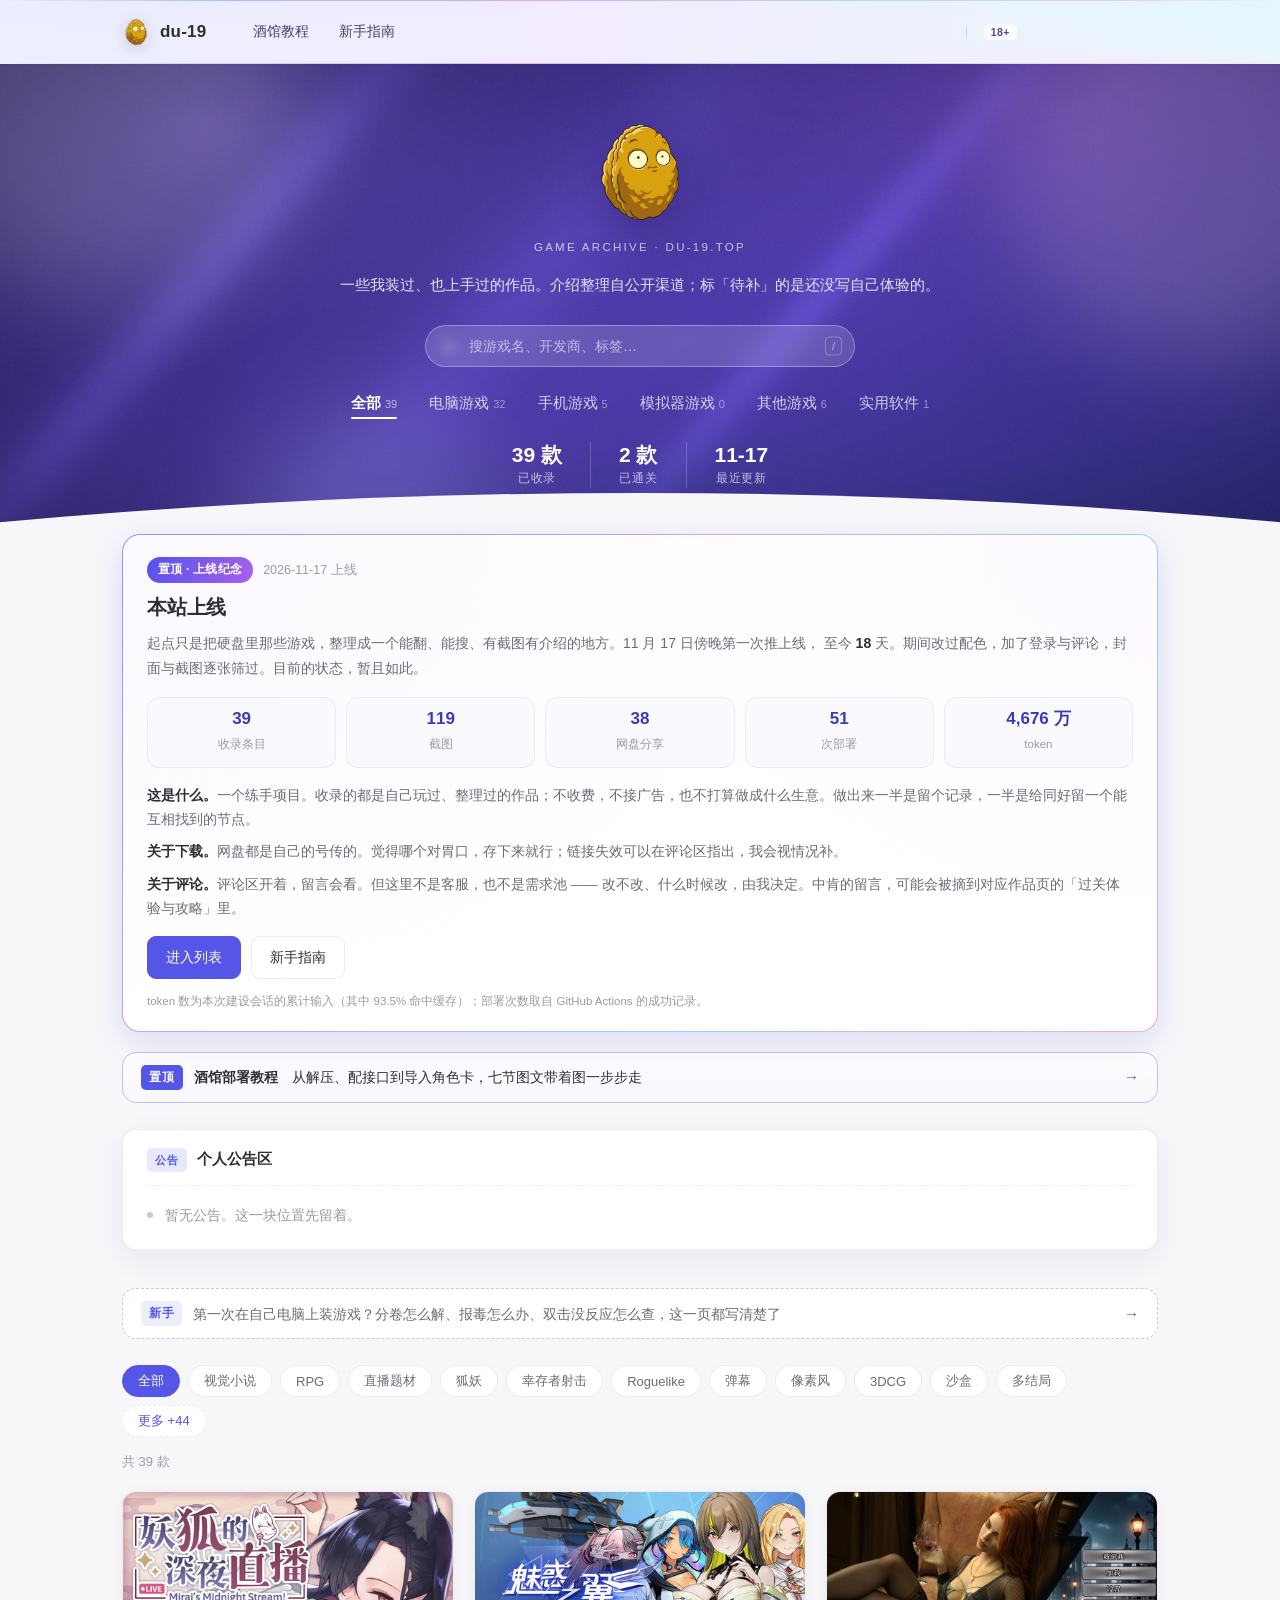
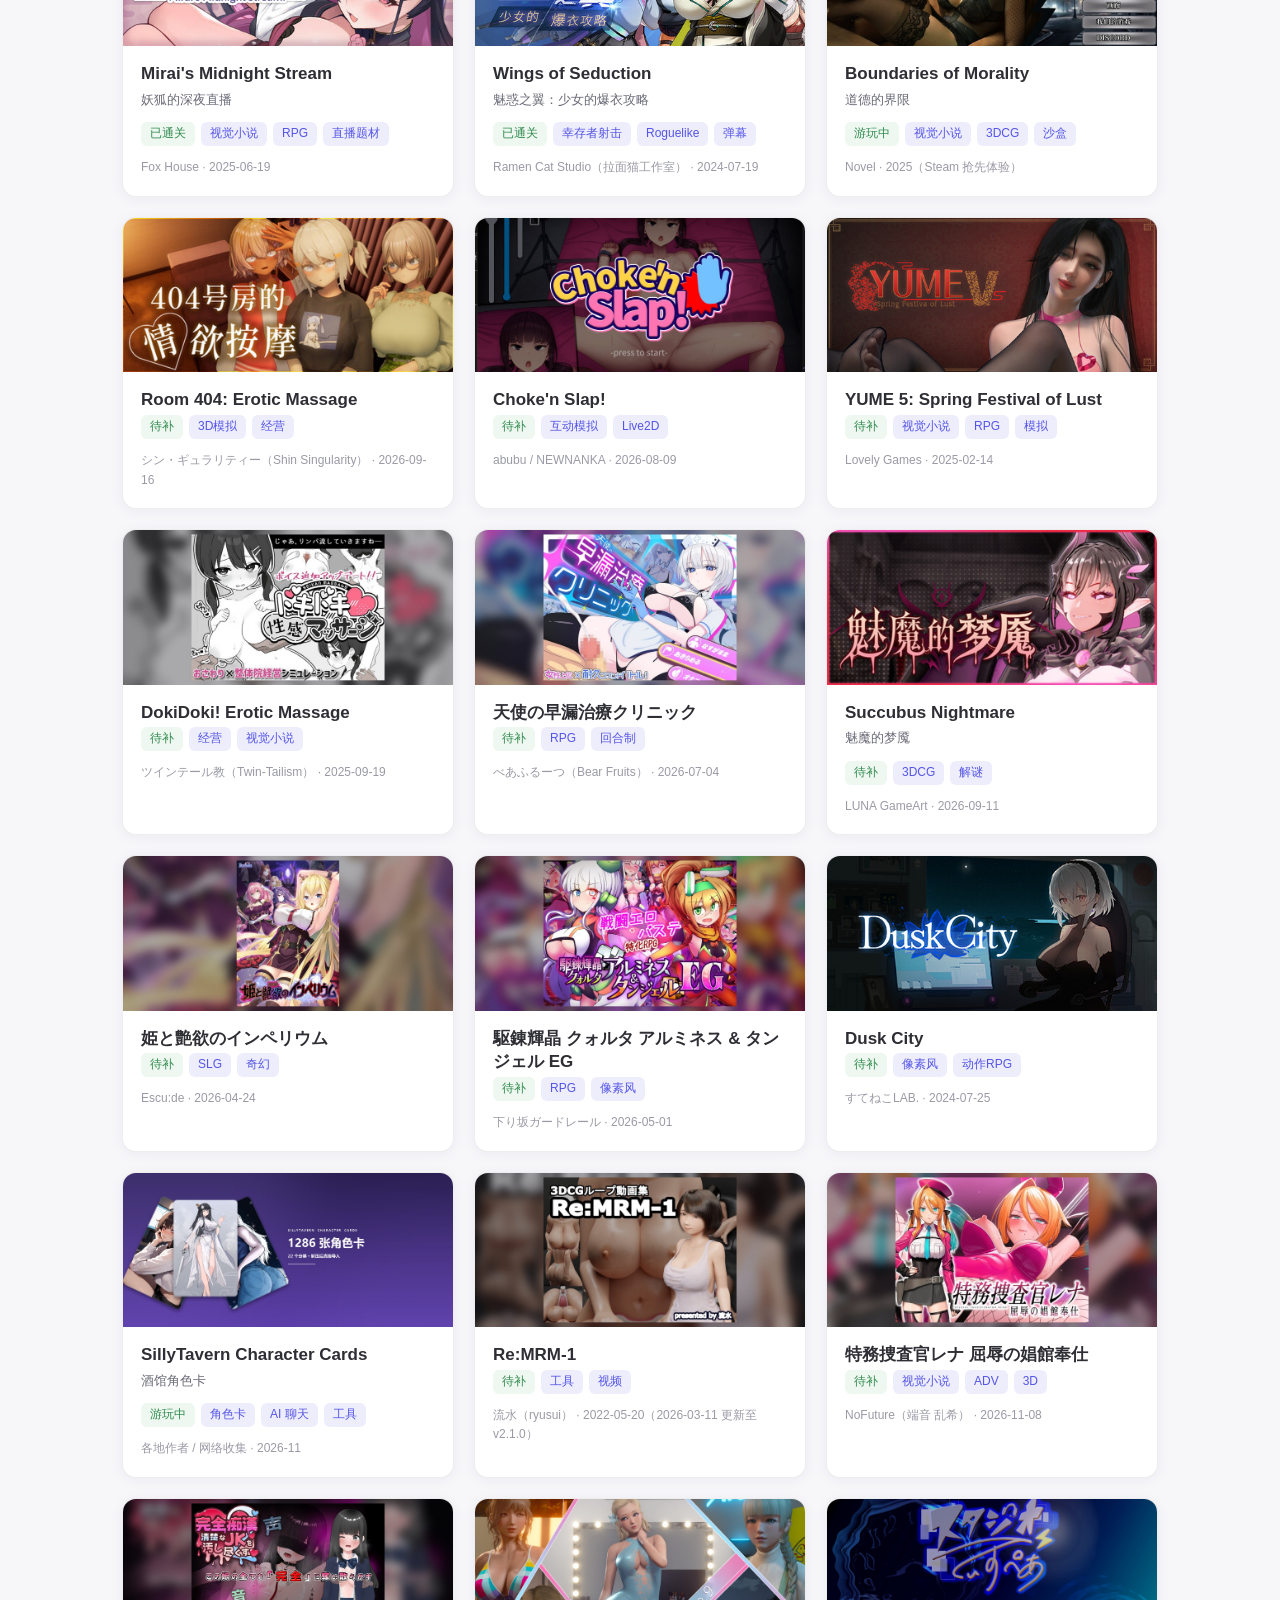
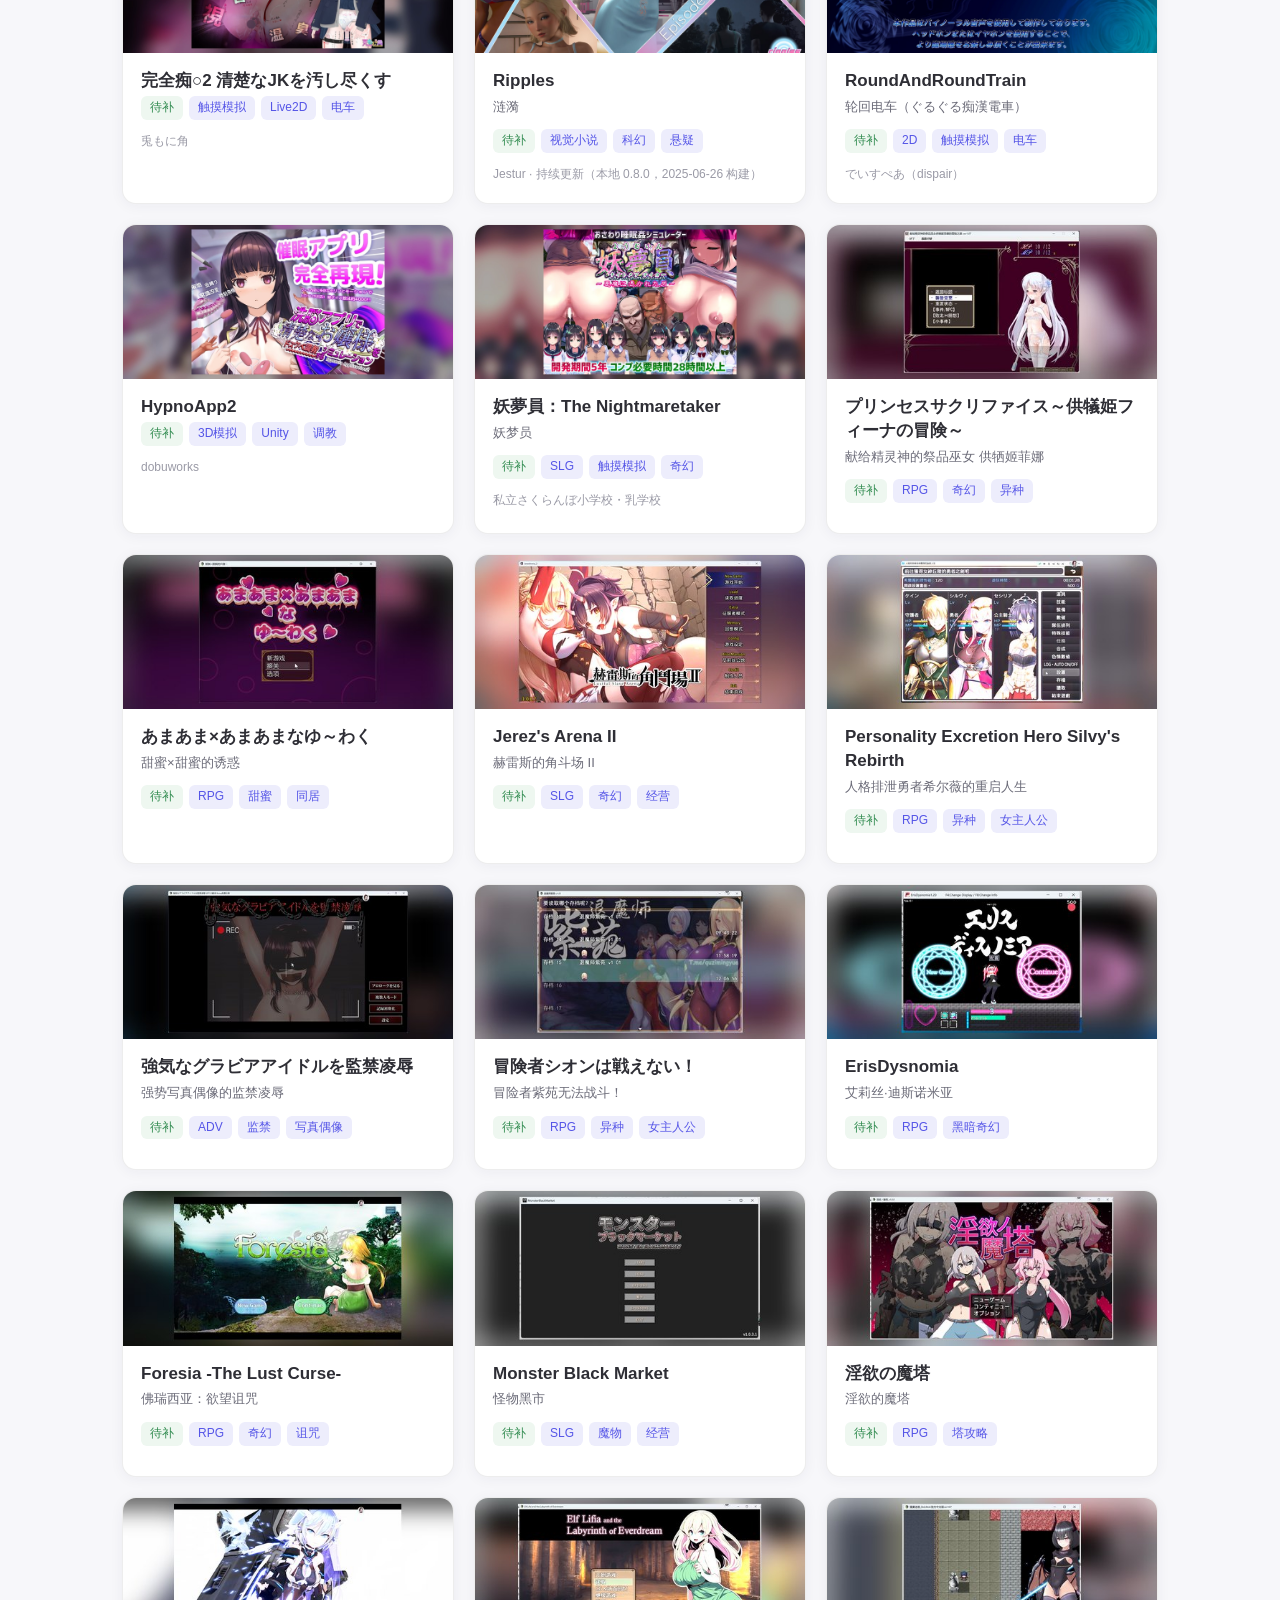
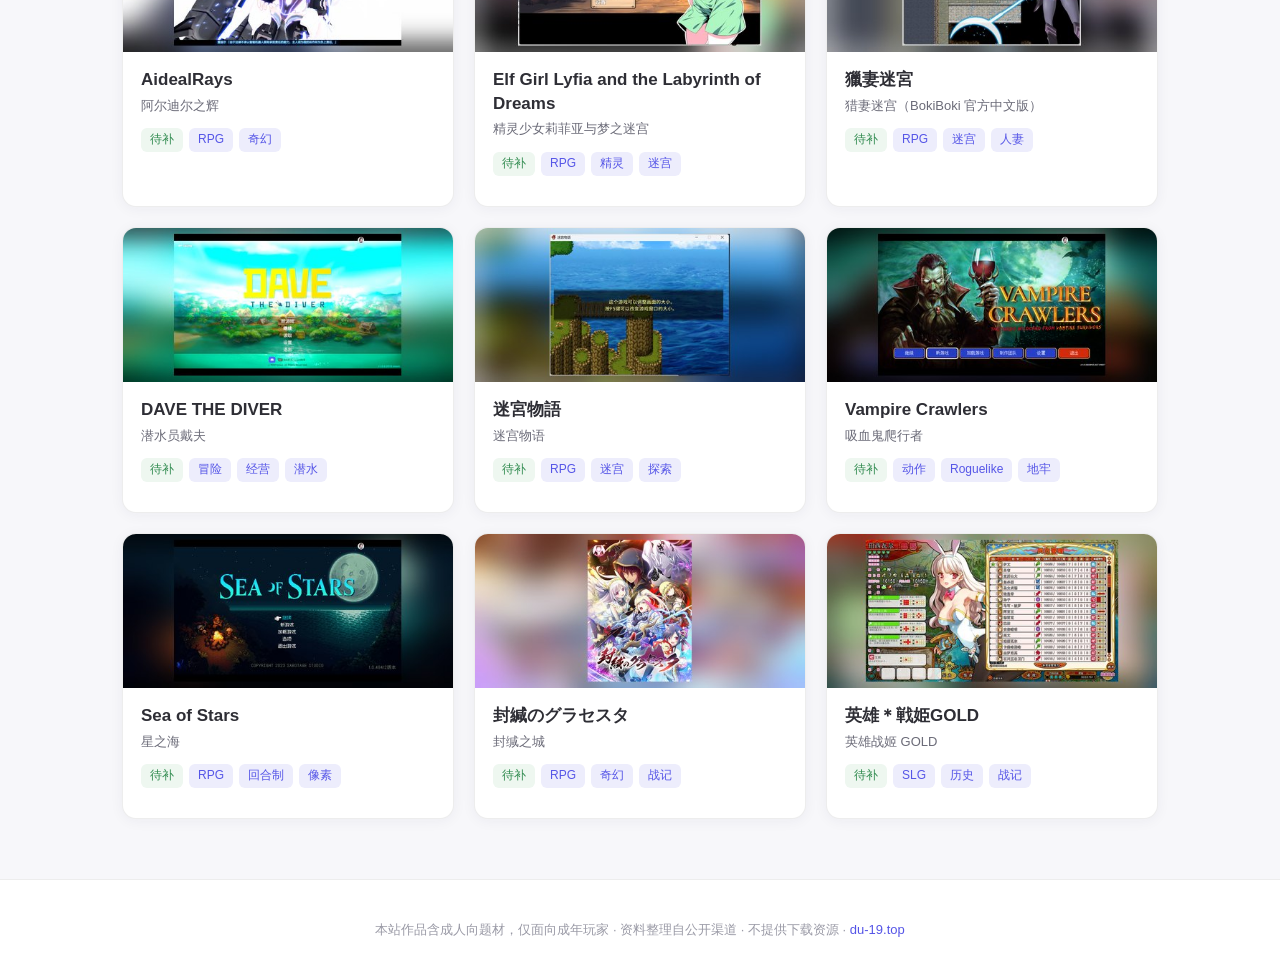
==== index.html @ ee2ccc76 "酒馆置顶教程上移到公告之上；修掉置顶卡与公告区的重叠；简介与详细介绍全面扩写" ====
<!DOCTYPE html>
<html lang="zh-CN">
<head>
  <meta charset="UTF-8" />
  <meta name="viewport" content="width=device-width, initial-scale=1.0" />
  <title>玩过的游戏 · game.du-19.top</title>
  <meta name="description" content="我玩过的游戏：介绍、截图、过关体验与官方链接。" />
  <link rel="icon" href="favicon.ico" sizes="any" />
  <link rel="icon" type="image/svg+xml" href="assets/icons/favicon.svg" />
  <link rel="apple-touch-icon" href="assets/icons/apple-touch-icon.png" />
  <link rel="manifest" href="assets/icons/site.webmanifest" />
  <meta name="theme-color" content="#6b5cf0" />
  <link rel="stylesheet" href="assets/style.css" />
</head>
<body>
  <div id="app">
    <header class="site-header">
      <div class="wrap header-inner">
        <a class="brand" href="#/">
          <img class="brand-nut" src="assets/logo.png" alt="" width="26" height="26" />
          <span>du-19</span>
        </a>
        <nav class="site-nav" aria-label="主导航">
          <a class="nav-link" href="#/tavern" data-nav="tavern">酒馆教程</a>
          <a class="nav-link" href="#/guide" data-nav="guide">新手指南</a>
        </nav>
        <div class="nav-side">
          <span class="nav-divider" aria-hidden="true"></span>
          <span id="ageChip" class="age-chip" title="本站收录的作品含成人向题材，仅面向成年玩家">18+</span>
          <span class="user-bar" id="userBar"></span>
          <a class="nav-home" href="#/" title="返回主界面（游戏列表）">
            <svg viewBox="0 0 24 24" aria-hidden="true"><path d="M4 11.2 12 4.5l8 6.7"/><path d="M6.4 10.4V19.5h11.2v-9.1"/></svg>
            <span>返回主界面</span>
          </a>
        </div>
      </div>
      <div class="header-progress" id="headerProgress" aria-hidden="true"></div>
    </header>

    <section class="hero" id="hero">
      <div class="hero-blobs" aria-hidden="true">
        <span class="blob b1"></span>
        <span class="blob b2"></span>
        <span class="blob b3"></span>
      </div>

      <div class="wrap hero-inner">
        <h1 class="sr-only">玩过的游戏 · game.du-19.top</h1>

        <!-- 个人 logo：取自博客头像那只大坚果，想换直接把 assets/logo.png 替换掉 -->
        <div class="hero-logo">
          <img src="assets/logo.png" alt="du-19" width="104" height="104" />
        </div>

        <p class="hero-eyebrow">GAME ARCHIVE · DU-19.TOP</p>
        <p class="hero-sub" id="heroSub"></p>

        <div class="hero-search">
          <svg class="search-icon" viewBox="0 0 24 24" aria-hidden="true">
            <circle cx="11" cy="11" r="7"></circle>
            <line x1="16.5" y1="16.5" x2="21" y2="21"></line>
          </svg>
          <input id="q" type="search" placeholder="搜游戏名、开发商、标签…" autocomplete="off" aria-label="搜索游戏" />
          <kbd class="search-kbd">/</kbd>
        </div>

        <nav class="cat-nav" id="catNav" aria-label="分类"></nav>

        <div class="hero-stats" id="heroStats"></div>
      </div>

      <svg class="hero-curve" viewBox="0 0 1440 80" preserveAspectRatio="none" aria-hidden="true">
        <path d="M0,80 L0,34 Q720,-26 1440,34 L1440,80 Z" />
      </svg>
    </section>

    <main class="wrap">
      <section class="launch" id="launchCard" aria-labelledby="launchTitle">
        <div class="launch-inner">
          <div class="launch-head">
            <span class="launch-badge">置顶 · 上线纪念</span>
            <span class="launch-date" id="launchDate">2026-11-17 上线</span>
          </div>
          <h2 class="launch-title" id="launchTitle">本站上线</h2>
          <p class="launch-lead">
            起点只是把硬盘里那些游戏，整理成一个能翻、能搜、有截图有介绍的地方。11 月 17 日傍晚第一次推上线，
            至今 <b id="lsDays">3</b> 天。期间改过配色，加了登录与评论，封面与截图逐张筛过。目前的状态，暂且如此。
          </p>
          <ul class="launch-stats">
            <li><b id="lsEntries">39</b><span>收录条目</span></li>
            <li><b id="lsShots">119</b><span>截图</span></li>
            <li><b id="lsDrives">38</b><span>网盘分享</span></li>
            <li><b id="lsDeploys">51</b><span>次部署</span></li>
            <li><b id="lsTokens">4,676 万</b><span>token</span></li>
          </ul>
          <div class="launch-copy">
            <p><b>这是什么。</b>一个练手项目。收录的都是自己玩过、整理过的作品；不收费，不接广告，也不打算做成什么生意。做出来一半是留个记录，一半是给同好留一个能互相找到的节点。</p>
            <p><b>关于下载。</b>网盘都是自己的号传的。觉得哪个对胃口，存下来就行；链接失效可以在评论区指出，我会视情况补。</p>
            <p><b>关于评论。</b>评论区开着，留言会看。但这里不是客服，也不是需求池 —— 改不改、什么时候改，由我决定。中肯的留言，可能会被摘到对应作品页的「过关体验与攻略」里。</p>
          </div>
          <div class="launch-actions">
            <a class="btn btn-primary" href="#/">进入列表</a>
            <a class="btn" href="#/guide">新手指南</a>
          </div>
          <p class="launch-foot">
            token 数为本次建设会话的累计输入（其中 93.5% 命中缓存）；部署次数取自 GitHub Actions 的成功记录。
          </p>
        </div>
      </section>

      <a class="guide-tip tavern-tip is-pinned" href="#/tavern">
        <span class="guide-tip-badge">置顶</span>
        <span class="guide-tip-text"><b>酒馆部署教程</b>　从解压、配接口到导入角色卡，七节图文带着图一步步走</span>
        <span class="guide-tip-arrow">→</span>
      </a>

      <section class="notice" id="noticeBox">
        <div class="notice-head">
          <span class="notice-badge">公告</span>
          <span class="notice-title">个人公告区</span>
          <span class="notice-more" id="noticeMore"></span>
        </div>
        <ul class="notice-list" id="noticeList"></ul>
      </section>

      <section id="listView">
        <a class="guide-tip" href="#/guide">
          <span class="guide-tip-badge">新手</span>
          <span class="guide-tip-text">第一次在自己电脑上装游戏？分卷怎么解、报毒怎么办、双击没反应怎么查，这一页都写清楚了</span>
          <span class="guide-tip-arrow">→</span>
        </a>
        <div class="toolbar">
          <div id="filters" class="filters"></div>
          <span id="count" class="count"></span>
        </div>
        <div id="grid" class="grid"></div>
      </section>

      <section id="detailView" hidden></section>

      <section id="guideView" hidden></section>

      <section id="tavernView" hidden></section>

      <section id="cardsView" hidden></section>
    </main>

    <footer class="site-footer">
      <div class="wrap">
        <p>本站作品含成人向题材，仅面向成年玩家 · 资料整理自公开渠道 · 不提供下载资源 · <a href="https://du-19.top/" target="_blank" rel="noopener">du-19.top</a></p>
      </div>
    </footer>
  </div>

  <script src="data/games.js"></script>
  <script src="data/guides.js"></script>
  <script src="data/tavern-guide.js"></script>
  <script src="data/cards.js"></script>
  <script src="assets/app.js"></script>
</body>
</html>
---- assets/style.css ----
/* 配色沿用博客 Mizuki 主题：hue 240 的蓝紫主色、浅色卡片、圆角 */
:root {
  --hue: 240;
  --primary: hsl(var(--hue) 75% 62%);
  --primary-soft: hsl(var(--hue) 75% 96%);
  --text: #2e2e35;
  --text-2: #6b6b78;
  --text-3: #9a9aa6;
  --bg: #f7f7fa;
  --card: #ffffff;
  --border: rgba(0, 0, 0, 0.07);
  --radius: 14px;
  --radius-sm: 9px;
  --shadow: 0 2px 14px rgba(40, 40, 80, 0.05);
  --font: "Noto Sans SC", "PingFang SC", "Microsoft YaHei", -apple-system, sans-serif;
}

* { box-sizing: border-box; }
html { scroll-behavior: smooth; }
body {
  margin: 0;
  font-family: var(--font);
  color: var(--text);
  background: var(--bg);
  line-height: 1.65;
  -webkit-font-smoothing: antialiased;
}
a { color: var(--primary); text-decoration: none; }
a:hover { text-decoration: underline; }
.wrap { max-width: 1080px; margin: 0 auto; padding: 0 22px; }
.sr-only {
  position: absolute;
  width: 1px;
  height: 1px;
  padding: 0;
  margin: -1px;
  overflow: hidden;
  clip: rect(0 0 0 0);
  white-space: nowrap;
  border: 0;
}

/* ---------- 18+ 小标签（不拦截，仅角落提示；刻意不做成按钮形状） ---------- */
.age-chip {
  display: inline-flex;
  align-items: center;
  font-size: 10.5px;
  font-weight: 800;
  line-height: 1;
  letter-spacing: 0.5px;
  color: hsl(var(--hue) 30% 38%);
  padding: 3px 7px;
  border-radius: 6px;
  background: rgba(255, 255, 255, 0.78);
  box-shadow: inset 0 0 0 1px rgba(255, 255, 255, 0.9);
  opacity: 0.95;
  cursor: help;
  transition: 0.18s;
}
.age-chip:hover { color: hsl(var(--hue) 50% 32%); opacity: 1; background: rgba(255, 255, 255, 0.95); }

/* 导航与账号区之间的竖向渐变分隔线 */
.nav-divider {
  width: 1px;
  height: 18px;
  margin: 0 2px;
  background: linear-gradient(
    180deg,
    transparent,
    hsl(var(--hue) 45% 55% / 0.28),
    transparent
  );
}

.site-nav { display: flex; align-items: center; gap: 4px; margin-left: 24px; }

/* 顶栏右侧：账号区 + 回主界面，整体压低视觉权重 */
.nav-side {
  display: flex;
  align-items: center;
  gap: 15px;
  margin-left: auto;
}
.nav-home {
  display: inline-flex;
  align-items: center;
  gap: 5px;
  font-size: 13px;
  color: var(--hdr-ink-2);
  padding: 6px 13px;
  border: 1px solid hsl(var(--hue) 50% 90% / 0.9);
  border-radius: 999px;
  background: linear-gradient(180deg, #fff, hsl(var(--hue) 60% 98%));
  box-shadow: inset 0 1px 0 rgba(255, 255, 255, 0.9), 0 6px 14px -12px rgba(40, 40, 80, 0.5);
  transition: 0.18s;
  white-space: nowrap;
}
.nav-home:hover {
  border-color: hsl(var(--hue) 70% 78%);
  color: var(--primary);
  text-decoration: none;
  box-shadow: inset 0 1px 0 rgba(255, 255, 255, 0.9), 0 8px 18px -10px hsl(var(--hue) 80% 60% / 0.55);
}
.nav-home svg {
  width: 13px;
  height: 13px;
  stroke: currentColor;
  fill: none;
  stroke-width: 1.9;
  stroke-linecap: round;
  stroke-linejoin: round;
}
/* 首页时它没有去处，留位但不可点，避免顶栏宽度跳动 */
body:not(.is-detail) .nav-home { visibility: hidden; }

/* ---------- 通用组件 ---------- */
.btn {
  border: 1px solid var(--border);
  background: var(--card);
  color: var(--text);
  border-radius: var(--radius-sm);
  padding: 9px 18px;
  font-size: 14px;
  font-family: inherit;
  cursor: pointer;
  transition: 0.18s;
}
.btn:hover { border-color: var(--primary); color: var(--primary); text-decoration: none; }
.btn-primary { background: var(--primary); border-color: var(--primary); color: #fff; }
.btn-primary:hover { background: hsl(var(--hue) 75% 56%); color: #fff; }

/* ---------- 顶栏 ---------- */
/* 配色：靛蓝 → 紫罗兰 → 青 → 粉 的「极光」叠层。
   刻意保持高明度（L≈94–96%），深色正文的对比度仍在 7:1 以上，
   靠色相变化而不是压暗来做层次。 */
:root {
  --hdr-indigo: hsl(230 95% 95%);
  --hdr-violet: hsl(272 92% 95.5%);
  --hdr-cyan: hsl(192 90% 93.5%);
  --hdr-pink: hsl(334 92% 95%);
  /* 彩色顶栏上的文字色：比正文的 --text-2/--text-3 更深，
     保证在 L≈94% 的彩色底上仍有 ≥4.5:1 对比度 */
  --hdr-ink: hsl(240 26% 26%);
  --hdr-ink-2: hsl(240 20% 33%);
}

.site-header {
  position: sticky;
  top: 0;
  z-index: 20;
  background:
    radial-gradient(120% 200% at 0% -60%, var(--hdr-indigo), transparent 56%),
    radial-gradient(95% 180% at 46% -80%, var(--hdr-violet), transparent 58%),
    radial-gradient(85% 170% at 100% -50%, var(--hdr-cyan), transparent 56%),
    radial-gradient(55% 140% at 84% 150%, var(--hdr-pink), transparent 60%),
    linear-gradient(100deg, hsl(228 92% 96%), hsl(262 88% 96%) 46%, hsl(198 88% 95%));
  -webkit-backdrop-filter: blur(14px) saturate(150%);
  backdrop-filter: blur(14px) saturate(150%);
  box-shadow: 0 1px 3px rgba(40, 40, 80, 0.06);
  transition: background 0.25s ease, box-shadow 0.25s ease;
}
/* 顶部光谱边：靛 → 紫 → 青 → 粉，1px，给彩色底一条「收边」 */
.site-header::before {
  content: "";
  position: absolute;
  left: 0;
  right: 0;
  top: 0;
  height: 1px;
  pointer-events: none;
  background: linear-gradient(
    90deg,
    transparent,
    hsl(230 90% 70% / 0.5) 18%,
    hsl(272 88% 70% / 0.5) 42%,
    hsl(192 85% 62% / 0.45) 68%,
    hsl(334 85% 74% / 0.4) 86%,
    transparent
  );
}
.site-header::after {
  content: "";
  position: absolute;
  left: 0;
  right: 0;
  bottom: 0;
  height: 1px;
  pointer-events: none;
  background: linear-gradient(
    90deg,
    transparent,
    hsl(230 70% 62% / 0.2) 14%,
    hsl(272 70% 62% / 0.34) 42%,
    hsl(192 70% 55% / 0.3) 68%,
    hsl(334 70% 65% / 0.2) 86%,
    transparent
  );
}
/* 滚动后：色相略微加深、模糊加强，做出「落定」的层次 */
.site-header.is-scrolled {
  background:
    radial-gradient(120% 200% at 0% -60%, hsl(230 95% 93.5%), transparent 56%),
    radial-gradient(95% 180% at 46% -80%, hsl(272 92% 94%), transparent 58%),
    radial-gradient(85% 170% at 100% -50%, hsl(192 90% 91.5%), transparent 56%),
    radial-gradient(55% 140% at 84% 150%, hsl(334 92% 93.5%), transparent 60%),
    linear-gradient(100deg, hsl(228 92% 94.5%), hsl(262 88% 94.5%) 46%, hsl(198 88% 93.5%));
  -webkit-backdrop-filter: blur(20px) saturate(185%);
  backdrop-filter: blur(20px) saturate(185%);
  box-shadow: 0 10px 26px -20px rgba(40, 40, 80, 0.55);
}

/* 阅读进度：顶栏底边一道渐变光，随滚动增长 */
.header-progress {
  position: absolute;
  left: 0;
  bottom: 0;
  height: 2px;
  width: 0;
  border-radius: 0 2px 2px 0;
  background: linear-gradient(90deg, hsl(var(--hue) 90% 68%), hsl(268 85% 66%));
  box-shadow: 0 0 10px hsl(var(--hue) 85% 62% / 0.55);
  transition: width 0.1s linear;
  pointer-events: none;
}

.header-inner {
  display: flex;
  align-items: center;
  height: 64px;
  min-width: 0;
}
.brand {
  display: inline-flex;
  align-items: center;
  gap: 10px;
  padding: 4px 10px 4px 4px;
  margin-left: -4px;
  border-radius: 999px;
  font-size: 17px;
  font-weight: 700;
  letter-spacing: 0.2px;
  color: var(--text);
  transition: background 0.2s ease;
}
.brand:hover { text-decoration: none; background: rgba(255, 255, 255, 0.62); }
.brand-nut {
  width: 28px;
  height: 28px;
  display: block;
  filter: drop-shadow(0 4px 8px hsl(var(--hue) 40% 40% / 0.22));
}
.site-nav a { color: hsl(var(--hue) 22% 34%); font-size: 14px; }
.nav-link {
  position: relative;
  padding: 7px 13px;
  border-radius: 999px;
  transition: color 0.18s, background 0.18s, box-shadow 0.18s;
}
.nav-link:hover {
  color: hsl(var(--hue) 62% 38%);
  background: rgba(255, 255, 255, 0.68);
  text-decoration: none;
}
/* 当前所在页：白色胶囊 + 底部一道渐变小光条，让它明确是「标签页」而不是普通链接 */
.nav-link.is-active {
  color: hsl(var(--hue) 62% 38%);
  font-weight: 600;
  background: rgba(255, 255, 255, 0.92);
  box-shadow:
    inset 0 0 0 1px rgba(255, 255, 255, 0.95),
    0 6px 14px -12px rgba(40, 40, 80, 0.7);
}
.nav-link.is-active::after {
  content: "";
  position: absolute;
  left: 50%;
  bottom: 3px;
  width: 14px;
  height: 2px;
  margin-left: -7px;
  border-radius: 2px;
  background: linear-gradient(90deg, hsl(var(--hue) 90% 70%), hsl(272 80% 64%));
  box-shadow: 0 0 8px hsl(var(--hue) 85% 60% / 0.7);
}

/* ---------- Hero 门面 ---------- */
.hero {
  position: relative;
  overflow: hidden;
  padding: 56px 0 78px;
  color: #fff;
  /* 底图 + 一层薄暗罩（保证白字对比度）；最后一行是图片加载前的兜底渐变 */
  background:
    linear-gradient(180deg, rgba(26, 18, 64, 0.18), rgba(26, 18, 64, 0.36)),
    url("images/hero-bg.jpg") center top / cover no-repeat,
    linear-gradient(132deg, hsl(250 66% 56%) 0%, hsl(268 58% 60%) 48%, hsl(230 70% 52%) 100%);
}
.hero-blobs { position: absolute; inset: 0; z-index: 0; }
.blob {
  position: absolute;
  border-radius: 50%;
  filter: blur(48px);
  will-change: transform;
}
/* 有底图后光斑要收力，否则会把图糊成一片 */
.b1 { width: 400px; height: 400px; left: -100px; top: -160px; background: rgba(255, 255, 255, 0.16); }
.b2 { width: 300px; height: 300px; left: 17%; bottom: -130px; background: rgba(180, 210, 255, 0.14); }
.b3 { width: 380px; height: 380px; right: -110px; top: -80px; background: rgba(255, 210, 245, 0.18); }

.hero-inner { position: relative; z-index: 2; text-align: center; }
.hero-eyebrow {
  margin: 0 0 15px;
  font-size: 11.5px;
  letter-spacing: 0.2em;
  font-weight: 500;
  color: rgba(255, 255, 255, 0.7);
}
.hero-title {
  margin: 0 0 13px;
  font-size: 42px;
  font-weight: 700;
  letter-spacing: -1px;
  text-shadow: 0 2px 20px rgba(30, 20, 80, 0.18);
}

/* 个人 logo（大坚果，透明底） */
.hero-logo { margin: 0 auto 14px; width: 104px; }
.hero-logo img {
  display: block;
  width: 104px;
  height: 104px;
  filter: drop-shadow(0 10px 22px rgba(20, 10, 60, 0.3));
}

/* 搜索框 */
.hero-search { position: relative; max-width: 430px; margin: 0 auto 20px; }
.hero-search input {
  width: 100%;
  padding: 12px 46px 12px 43px;
  font-family: inherit;
  font-size: 14px;
  color: #fff;
  background: rgba(255, 255, 255, 0.15);
  border: 1px solid rgba(255, 255, 255, 0.32);
  border-radius: 999px;
  outline: none;
  backdrop-filter: blur(6px);
  -webkit-backdrop-filter: blur(6px);
  transition: background 0.18s, border-color 0.18s, box-shadow 0.18s;
}
.hero-search input::placeholder { color: rgba(255, 255, 255, 0.6); }
.hero-search input:focus {
  background: rgba(255, 255, 255, 0.24);
  border-color: rgba(255, 255, 255, 0.72);
  box-shadow: 0 0 0 4px rgba(255, 255, 255, 0.13);
}
.hero-search input::-webkit-search-cancel-button { filter: invert(1) opacity(0.6); }
.search-icon {
  position: absolute;
  left: 15px;
  top: 50%;
  transform: translateY(-50%);
  width: 16px;
  height: 16px;
  fill: none;
  stroke: rgba(255, 255, 255, 0.72);
  stroke-width: 2;
  stroke-linecap: round;
  pointer-events: none;
}
.search-kbd {
  position: absolute;
  right: 13px;
  top: 50%;
  transform: translateY(-50%);
  font-family: inherit;
  font-size: 11px;
  line-height: 1;
  color: rgba(255, 255, 255, 0.55);
  border: 1px solid rgba(255, 255, 255, 0.28);
  border-radius: 4px;
  padding: 3px 6px;
  pointer-events: none;
}
.hero-search input:focus ~ .search-kbd { opacity: 0; }

/* 一级分类导航 */
.cat-nav {
  display: flex;
  justify-content: center;
  flex-wrap: wrap;
  gap: 2px;
  margin: 0 auto 22px;
  max-width: 720px;
}
.cat {
  position: relative;
  padding: 7px 15px;
  border: 0;
  border-radius: 999px;
  background: none;
  font-family: inherit;
  font-size: 14.5px;
  color: rgba(255, 255, 255, 0.76);
  cursor: pointer;
  transition: color 0.18s, background 0.18s;
}
.cat:hover { color: #fff; background: rgba(255, 255, 255, 0.13); }
.cat.active { color: #fff; font-weight: 600; }
.cat.active::after {
  content: "";
  position: absolute;
  left: 15px;
  right: 15px;
  bottom: 1px;
  height: 2px;
  border-radius: 2px;
  background: #fff;
}
.cat-num { font-size: 11px; opacity: 0.62; margin-left: 4px; font-weight: 400; }
.hero-sub {
  margin: 0 auto 26px;
  max-width: 660px;
  font-size: 14.5px;
  line-height: 1.85;
  color: rgba(255, 255, 255, 0.85);
}
.hero-curve {
  position: absolute;
  left: 0;
  right: 0;
  bottom: -1px;
  width: 100%;
  height: 78px;
  z-index: 1;
  display: block;
  pointer-events: none;
}
.hero-curve path { fill: var(--bg); }

/* hero 里的筛选胶囊：毛玻璃，选中反白 */
.filters-hero { justify-content: center; max-width: 800px; margin: 0 auto 26px; }
.filters-hero .chip {
  background: rgba(255, 255, 255, 0.13);
  border-color: rgba(255, 255, 255, 0.26);
  color: rgba(255, 255, 255, 0.93);
  backdrop-filter: blur(6px);
  -webkit-backdrop-filter: blur(6px);
}
.filters-hero .chip:hover {
  background: rgba(255, 255, 255, 0.24);
  border-color: rgba(255, 255, 255, 0.5);
  color: #fff;
}
.filters-hero .chip.active {
  background: #fff;
  border-color: #fff;
  color: hsl(var(--hue) 62% 44%);
  font-weight: 600;
}

.hero-stats { display: flex; justify-content: center; flex-wrap: wrap; }
.stat { padding: 0 28px; text-align: center; border-left: 1px solid rgba(255, 255, 255, 0.2); }
.stat:first-child { border-left: 0; padding-left: 0; }
.stat:last-child { padding-right: 0; }
.stat-value { font-size: 21px; font-weight: 700; line-height: 1.25; }
.stat-label {
  font-size: 11.5px;
  letter-spacing: 0.06em;
  color: rgba(255, 255, 255, 0.68);
  margin-top: 1px;
}

/* 详情页把 hero 收窄，别让大色块占掉首屏；底边留够 78px 给弧线，否则标题会被切 */
body.is-detail .hero { padding: 26px 0 68px; }
body.is-detail .hero-curve { height: 56px; }
body.is-detail .hero-eyebrow,
body.is-detail .hero-sub,
body.is-detail .hero-search,
body.is-detail .cat-nav,
body.is-detail .filters-hero,
body.is-detail .hero-stats { display: none; }
body.is-detail .hero-title { font-size: 30px; margin: 0; }
body.is-detail .hero-logo { margin-bottom: 0; }
body.is-detail .notice { display: none; }
body.is-detail .launch { display: none; }
body.is-detail .tavern-tip { display: none; }

/* ---------- 公告区 ---------- */
.notice {
  position: relative;
  z-index: 2;
  margin: 0 0 38px;
  padding: 18px 24px 6px;
  background: var(--card);
  border: 1px solid var(--border);
  border-radius: var(--radius);
  box-shadow: 0 10px 30px rgba(40, 40, 90, 0.07);
}
.notice-head {
  display: flex;
  align-items: center;
  gap: 10px;
  padding-bottom: 13px;
  border-bottom: 1px dashed var(--border);
}
.notice-badge {
  font-size: 11px;
  font-weight: 700;
  letter-spacing: 0.1em;
  padding: 3px 8px;
  border-radius: 5px;
  background: hsl(var(--hue) 80% 95%);
  color: var(--primary);
}
.notice-title { font-size: 14.5px; font-weight: 600; }
.notice-more { margin-left: auto; font-size: 12px; color: var(--text-3); }
.notice-list { list-style: none; margin: 0; padding: 0; }
.notice-list li {
  display: flex;
  align-items: flex-start;
  gap: 12px;
  padding: 11px 0;
  border-bottom: 1px solid rgba(0, 0, 0, 0.045);
}
.notice-list li:last-child { border-bottom: 0; padding-bottom: 12px; }
.notice-list li.is-empty {
  border-bottom: 0;
  padding: 18px 0 16px;
  color: var(--text-3);
  font-size: 14px;
}
.notice-list li.is-empty .n-dot {
  width: 6px;
  height: 6px;
  margin-top: 8px;
  border-radius: 50%;
  background: hsl(var(--hue) 40% 84%);
  flex: 0 0 auto;
}
.n-tag {
  flex: 0 0 auto;
  margin-top: 2px;
  font-size: 11.5px;
  padding: 2px 9px;
  border-radius: 999px;
  background: #f2f2f7;
  color: var(--text-2);
  white-space: nowrap;
}
.n-text { flex: 1; font-size: 14px; line-height: 1.7; color: var(--text-2); }
.n-date {
  flex: 0 0 auto;
  margin-top: 3px;
  font-size: 12px;
  color: var(--text-3);
  font-variant-numeric: tabular-nums;
}

/* ---------- 列表页 ---------- */
.intro { padding: 44px 0 26px; }
.intro h1 { font-size: 30px; margin: 0 0 8px; letter-spacing: -0.5px; }
.intro p { color: var(--text-2); margin: 0; font-size: 15px; }

.toolbar {
  display: flex;
  align-items: baseline;
  justify-content: space-between;
  gap: 14px;
  margin-bottom: 18px;
  flex-wrap: wrap;
}
.section-title { font-size: 20px; margin: 0; letter-spacing: -0.3px; }
.filters { display: flex; gap: 8px; flex-wrap: wrap; }
.chip {
  border: 1px solid var(--border);
  background: var(--card);
  color: var(--text-2);
  border-radius: 999px;
  padding: 6px 15px;
  font-size: 13px;
  cursor: pointer;
  transition: 0.18s;
  font-family: inherit;
}
.chip:hover { border-color: var(--primary); color: var(--primary); }
.chip.active { background: var(--primary); border-color: var(--primary); color: #fff; }
.more-chip { border-style: dashed; color: var(--primary); }
.count { color: var(--text-3); font-size: 13px; }

.grid {
  display: grid;
  grid-template-columns: repeat(auto-fill, minmax(300px, 1fr));
  gap: 20px;
  padding-bottom: 60px;
}
.empty {
  grid-column: 1 / -1;
  padding: 58px 24px;
  text-align: center;
  color: var(--text-3);
  font-size: 14px;
  line-height: 1.9;
  background: var(--card);
  border: 1px dashed var(--border);
  border-radius: var(--radius);
}
.empty strong { color: var(--text-2); font-weight: 600; }
.card {
  background: var(--card);
  border: 1px solid var(--border);
  border-radius: var(--radius);
  overflow: hidden;
  box-shadow: var(--shadow);
  transition: transform 0.2s, box-shadow 0.2s;
  cursor: pointer;
}
.card:hover { transform: translateY(-3px); box-shadow: 0 8px 24px rgba(40, 40, 80, 0.1); }
.card-cover {
  aspect-ratio: 460 / 215;
  background: var(--primary-soft);
  display: flex;
  align-items: center;
  justify-content: center;
  overflow: hidden;
  position: relative;
}
.card-cover img { width: 100%; height: 100%; object-fit: cover; }
.cover-ph { color: var(--text-3); font-size: 13px; }
.cover-title {
  width: 100%;
  height: 100%;
  display: flex;
  align-items: center;
  justify-content: center;
  padding: 14px 26px;
  text-align: center;
  background: linear-gradient(135deg,
    hsl(var(--cover-hue) 48% 74%),
    hsl(var(--cover-hue) 55% 58%));
}
.cover-title span {
  color: #fff;
  font-size: 16px;
  font-weight: 700;
  line-height: 1.45;
  letter-spacing: 0.2px;
  text-shadow: 0 2px 10px rgba(0, 0, 0, 0.2);
}
.card-body { padding: 16px 18px 18px; }
.card-title { font-size: 17px; font-weight: 600; margin: 0 0 3px; line-height: 1.4; }
.card-cn { color: var(--text-2); font-size: 13px; margin: 0 0 12px; }
.card-tags { display: flex; gap: 6px; flex-wrap: wrap; margin-bottom: 12px; }
.tag {
  background: var(--primary-soft);
  color: var(--primary);
  border-radius: 6px;
  padding: 2px 9px;
  font-size: 12px;
}
.tag.status { background: #eef7f0; color: #2f8a4e; }
.card-meta { color: var(--text-3); font-size: 12px; }

/* ---------- 详情页 ---------- */
.detail { padding: 32px 0 70px; }
.back {
  display: inline-flex;
  align-items: center;
  gap: 6px;
  color: var(--text-2);
  font-size: 14px;
  margin-bottom: 24px;
}
.detail-head { margin-bottom: 28px; }
.detail-head h1 { font-size: 30px; margin: 0 0 6px; letter-spacing: -0.5px; }
.detail-cn { color: var(--text-2); font-size: 16px; margin: 0 0 16px; }
.detail-tags { display: flex; gap: 7px; flex-wrap: wrap; }
.facts {
  display: grid;
  grid-template-columns: repeat(auto-fit, minmax(180px, 1fr));
  gap: 12px;
  margin: 24px 0 32px;
}
.fact {
  background: var(--card);
  border: 1px solid var(--border);
  border-radius: var(--radius-sm);
  padding: 13px 16px;
}
.fact-label { color: var(--text-3); font-size: 12px; margin-bottom: 3px; }
.fact-value { font-size: 14px; font-weight: 500; }
.section { margin-bottom: 34px; }
.section h2 {
  font-size: 19px;
  margin: 0 0 14px;
  padding-left: 12px;
  border-left: 3px solid var(--primary);
}
.section p { color: var(--text-2); font-size: 15px; margin: 0; white-space: pre-wrap; }
.shots { display: grid; grid-template-columns: repeat(auto-fill, minmax(220px, 1fr)); gap: 12px; }
.shot {
  border: 1px solid var(--border);
  border-radius: var(--radius-sm);
  overflow: hidden;
  background: var(--card);
  cursor: zoom-in;
}
.shot img { width: 100%; display: block; }
.placeholder {
  aspect-ratio: 16 / 9;
  background: var(--primary-soft);
  color: var(--text-3);
  display: flex;
  align-items: center;
  justify-content: center;
  font-size: 13px;
  text-align: center;
  padding: 16px;
  border: 1px dashed hsl(var(--hue) 40% 82%);
  border-radius: var(--radius-sm);
}
.dl-note {
  margin: 12px 0 0;
  font-size: 13.5px;
  line-height: 1.9;
  color: var(--text-2);
}
.dl-pwd {
  padding: 2px 8px;
  border-radius: 6px;
  background: hsl(var(--hue) 45% 94%);
  color: var(--text);
  font-family: ui-monospace, Consolas, monospace;
  font-weight: 600;
  letter-spacing: 0.5px;
}
.links-empty {
  background: var(--card);
  border: 1px dashed var(--border);
  border-radius: var(--radius-sm);
  padding: 16px 18px;
  color: var(--text-3);
  font-size: 14px;
}

/* ---------- 新手区入口条 ---------- */
.guide-tip {
  display: flex;
  align-items: center;
  gap: 11px;
  margin: 0 0 26px;
  padding: 12px 18px;
  background: var(--card);
  border: 1px dashed hsl(var(--hue) 40% 84%);
  border-radius: var(--radius);
  color: var(--text-2);
  font-size: 14px;
  transition: 0.18s;
}
.guide-tip:hover {
  text-decoration: none;
  border-color: var(--primary);
  background: var(--primary-soft);
  color: var(--text);
}
.guide-tip-badge {
  flex: 0 0 auto;
  padding: 3px 8px;
  border-radius: 5px;
  background: var(--primary-soft);
  color: var(--primary);
  font-size: 11.5px;
  font-weight: 700;
  letter-spacing: 0.06em;
}
.guide-tip:hover .guide-tip-badge { background: #fff; }
.guide-tip-text { flex: 1; line-height: 1.6; }
.guide-tip-arrow { flex: 0 0 auto; color: var(--primary); font-size: 15px; }

/* ---------- 新手区 ---------- */
.guide { max-width: 760px; margin: 0 auto; padding: 32px 0 78px; }
.guide-head { margin-bottom: 30px; }
.guide-kicker {
  margin: 0 0 8px;
  font-size: 11.5px;
  font-weight: 600;
  letter-spacing: 0.2em;
  color: var(--primary);
}
.guide-head h1 { font-size: 32px; margin: 0 0 12px; letter-spacing: -0.6px; }
.guide-lead {
  margin: 0 0 22px;
  font-size: 15px;
  line-height: 1.85;
  color: var(--text-2);
}
.guide-lead strong { color: var(--text); font-weight: 600; }

.guide-toc {
  display: flex;
  flex-wrap: wrap;
  gap: 8px;
  padding: 15px;
  background: var(--card);
  border: 1px solid var(--border);
  border-radius: var(--radius);
  box-shadow: var(--shadow);
}
.toc {
  display: inline-flex;
  align-items: center;
  gap: 7px;
  padding: 7px 12px;
  border: 1px solid var(--border);
  border-radius: 999px;
  background: var(--bg);
  color: var(--text-2);
  font-family: inherit;
  font-size: 13px;
  text-align: left;
  cursor: pointer;
  transition: 0.18s;
}
.toc:hover { border-color: var(--primary); color: var(--primary); background: var(--primary-soft); }
.toc-num { font-size: 11px; font-weight: 700; color: var(--primary); }

.g-sec {
  padding: 32px 0 8px;
  border-top: 1px solid var(--border);
  scroll-margin-top: 82px;
}
.g-head { display: flex; align-items: baseline; gap: 11px; margin-bottom: 10px; }
.g-num {
  flex: 0 0 auto;
  padding: 2px 8px;
  border-radius: 6px;
  background: var(--primary-soft);
  color: var(--primary);
  font-size: 12.5px;
  font-weight: 700;
  font-variant-numeric: tabular-nums;
}
.g-head h2 { margin: 0; font-size: 21px; letter-spacing: -0.3px; }
.g-lead { margin: 0 0 18px; font-size: 14.5px; line-height: 1.8; color: var(--text-2); }

.g-steps { list-style: none; counter-reset: step; margin: 0 0 18px; padding: 0; }
.g-steps li { position: relative; padding: 0 0 17px 34px; counter-increment: step; }
.g-steps li::before {
  content: counter(step);
  position: absolute;
  left: 0;
  top: 1px;
  width: 22px;
  height: 22px;
  border-radius: 50%;
  background: var(--primary-soft);
  color: var(--primary);
  font-size: 12px;
  font-weight: 700;
  display: flex;
  align-items: center;
  justify-content: center;
}
.g-steps li::after {
  content: "";
  position: absolute;
  left: 11px;
  top: 27px;
  bottom: 5px;
  width: 1px;
  background: var(--border);
}
.g-steps li:last-child::after { display: none; }
.g-step-t { font-size: 15px; font-weight: 600; margin-bottom: 3px; }
.g-step-d { font-size: 14px; line-height: 1.8; color: var(--text-2); }

.g-code {
  margin: 10px 0 2px;
  padding: 11px 14px;
  border: 1px solid var(--border);
  border-radius: var(--radius-sm);
  background: hsl(var(--hue) 40% 97.5%);
  color: var(--text);
  font-family: ui-monospace, "Cascadia Mono", Consolas, "Courier New", monospace;
  font-size: 13px;
  line-height: 1.75;
  white-space: pre-wrap;
  word-break: break-word;
  overflow-x: auto;
}

.g-note {
  padding: 12px 16px;
  border-left: 3px solid var(--primary);
  border-radius: 0 var(--radius-sm) var(--radius-sm) 0;
  background: hsl(var(--hue) 62% 97%);
  color: var(--text-2);
  font-size: 14px;
  line-height: 1.8;
}
.g-note.warn { background: #fdf4f3; border-left-color: #d9534f; color: #8b4a45; }

.g-table-sec { margin-top: 28px; padding-top: 34px; border-top: 1px solid var(--border); }
.g-table-sec h2 { margin: 0 0 8px; font-size: 21px; letter-spacing: -0.3px; }
.g-table-scroll {
  overflow-x: auto;
  background: var(--card);
  border: 1px solid var(--border);
  border-radius: var(--radius);
  box-shadow: var(--shadow);
}
.g-table-scroll table { width: 100%; min-width: 640px; border-collapse: collapse; font-size: 13.5px; }
.g-table-scroll th {
  padding: 11px 14px;
  text-align: left;
  white-space: nowrap;
  font-size: 13px;
  font-weight: 600;
  color: hsl(var(--hue) 52% 42%);
  background: var(--primary-soft);
}
.g-table-scroll td {
  padding: 11px 14px;
  border-top: 1px solid var(--border);
  color: var(--text-2);
  line-height: 1.7;
  vertical-align: top;
}
.g-table-scroll td:first-child { color: var(--text); font-weight: 500; }
.g-table-scroll tbody tr:nth-child(even) td { background: #fbfbfe; }

/* ---------- 酒馆图文教程 ---------- */
/* 详情页里的教程入口：和标签同重量，不再跟顶栏的导航键抢眼 */
.detail-tutorial {
  display: inline-flex;
  align-items: center;
  gap: 4px;
  margin: 12px 0 0;
  padding: 4px 11px;
  font-size: 13px;
  color: var(--primary);
  border: 1px solid hsl(var(--hue) 75% 62% / 0.35);
  border-radius: 999px;
  background: hsl(var(--hue) 75% 62% / 0.06);
  transition: 0.18s;
}
.detail-tutorial:hover {
  text-decoration: none;
  background: hsl(var(--hue) 75% 62% / 0.13);
  border-color: var(--primary);
}
.guide-tip + .guide-tip { margin-top: -14px; }
.tavern-tip .guide-tip-badge { background: #f3ecff; color: #7c55b8; }

.tavern { max-width: 820px; margin: 0 auto; padding: 32px 0 80px; }
.tavern-head { margin-bottom: 26px; }
.t-kicker {
  margin: 0 0 8px;
  font-size: 11.5px;
  font-weight: 600;
  letter-spacing: 0.2em;
  color: var(--primary);
}
.tavern-head h1 { margin: 0 0 12px; font-size: 32px; letter-spacing: -0.6px; }
.t-intro { margin: 0 0 22px; color: var(--text-2); font-size: 14.5px; line-height: 1.85; }
.t-toc { display: flex; flex-wrap: wrap; gap: 8px; }
.t-toc {
  display: inline-flex;
  align-items: center;
  gap: 6px;
  padding: 6px 11px;
  border: 1px solid var(--border);
  border-radius: 999px;
  background: var(--card);
  color: var(--text-2);
  font: inherit;
  font-size: 12.5px;
  cursor: pointer;
  transition: 0.18s;
}
.t-toc:hover { border-color: var(--primary); color: var(--primary); background: var(--primary-soft); }
.t-toc-num { font-size: 11px; font-weight: 700; color: var(--primary); }

.t-sec {
  padding: 32px 0 10px;
  border-top: 1px solid var(--border);
  scroll-margin-top: 82px;
}
.t-head { display: flex; align-items: baseline; gap: 11px; margin-bottom: 10px; }
.t-num {
  flex: 0 0 auto;
  padding: 2px 8px;
  border-radius: 6px;
  background: var(--primary-soft);
  color: var(--primary);
  font-size: 12.5px;
  font-weight: 700;
}
.t-head h2 { margin: 0; font-size: 21px; letter-spacing: -0.3px; }
.t-lead { margin: 0 0 18px; font-size: 14.5px; line-height: 1.85; color: var(--text-2); }

.t-figure {
  margin: 0 0 22px;
  padding: 10px;
  background: var(--card);
  border: 1px solid var(--border);
  border-radius: var(--radius);
  box-shadow: var(--shadow);
}
.t-figure img {
  display: block;
  width: 100%;
  height: auto;
  border-radius: 8px;
  cursor: zoom-in;
}
.t-figure figcaption {
  padding: 9px 4px 2px;
  color: var(--text-3);
  font-size: 12.5px;
  line-height: 1.6;
}

.t-steps { list-style: none; counter-reset: tstep; margin: 0 0 20px; padding: 0; }
.t-steps li { position: relative; padding: 0 0 17px 36px; counter-increment: tstep; }
.t-steps li::before {
  content: counter(tstep);
  position: absolute;
  left: 0;
  top: 1px;
  width: 23px;
  height: 23px;
  border-radius: 50%;
  background: var(--primary-soft);
  color: var(--primary);
  font-size: 12px;
  font-weight: 700;
  display: flex;
  align-items: center;
  justify-content: center;
}
.t-steps li::after {
  content: "";
  position: absolute;
  left: 11px;
  top: 28px;
  bottom: 5px;
  width: 1px;
  background: var(--border);
}
.t-steps li:last-child::after { display: none; }
.t-step-t { font-size: 15px; font-weight: 600; margin-bottom: 3px; }
.t-step-d { font-size: 14px; line-height: 1.85; color: var(--text-2); }

.t-shot-img {
  grid-column: 1 / -1;
  margin: 0;
  padding: 10px;
  background: var(--card);
  border: 1px solid var(--border);
  border-radius: var(--radius-sm);
}
.t-shot-img img {
  display: block;
  width: auto;
  max-width: 100%;
  max-height: 620px;
  margin: 0 auto;
  border-radius: 8px;
  cursor: zoom-in;
}
.t-shot-img figcaption {
  margin-top: 9px;
  font-size: 13px;
  line-height: 1.7;
  color: var(--text-3);
  text-align: center;
}
.t-shots { display: grid; grid-template-columns: repeat(auto-fit, minmax(240px, 1fr)); gap: 10px; margin-bottom: 20px; }
.t-shot {
  display: flex;
  align-items: flex-start;
  gap: 11px;
  padding: 13px 15px;
  border: 1px dashed hsl(var(--hue) 32% 80%);
  border-radius: var(--radius-sm);
  background: hsl(var(--hue) 40% 98%);
}
.t-shot-mark {
  flex: 0 0 auto;
  width: 28px;
  height: 28px;
  border-radius: 7px;
  background: var(--primary-soft);
  color: var(--primary);
  font-size: 12px;
  font-weight: 700;
  display: flex;
  align-items: center;
  justify-content: center;
}
.t-shot-t { font-size: 13px; font-weight: 600; color: hsl(var(--hue) 45% 43%); }
.t-shot-d { margin-top: 2px; font-size: 12.5px; line-height: 1.65; color: var(--text-2); }

.t-note {
  padding: 12px 16px;
  border-left: 3px solid var(--primary);
  border-radius: 0 var(--radius-sm) var(--radius-sm) 0;
  background: hsl(var(--hue) 62% 97%);
  color: var(--text-2);
  font-size: 14px;
  line-height: 1.8;
}
.t-note.warn { background: #fdf4f3; border-left-color: #d9534f; color: #8b4a45; }

.t-end {
  margin-top: 34px;
  padding: 24px 26px;
  border: 1px solid var(--border);
  border-radius: var(--radius);
  background: linear-gradient(135deg, hsl(var(--hue) 70% 97%), #fff);
}
.t-end h2 { margin: 0 0 8px; font-size: 19px; }
.t-end p { margin: 0 0 16px; color: var(--text-2); font-size: 14px; line-height: 1.85; }

/* ---------- 灯箱 ---------- */
.lightbox {
  position: fixed;
  inset: 0;
  background: rgba(20, 20, 30, 0.9);
  display: flex;
  align-items: center;
  justify-content: center;
  z-index: 100;
  padding: 30px;
  cursor: zoom-out;
}
.lightbox img { max-width: 100%; max-height: 100%; object-fit: contain; border-radius: 6px; }

/* ---------- 页脚 ---------- */
.site-footer {
  border-top: 1px solid var(--border);
  background: var(--card);
  padding: 26px 0;
  color: var(--text-3);
  font-size: 13px;
  text-align: center;
}

@media (max-width: 640px) {
  .hero { padding: 40px 0 74px; }
  .hero-curve { height: 62px; }
  .hero-title { font-size: 30px; }
  .hero-sub { font-size: 13.5px; margin-bottom: 20px; }
  .filters-hero { margin-bottom: 20px; }
  .stat { padding: 0 16px; }
  .stat-value { font-size: 17px; }
  .notice { margin: -20px 0 30px; padding: 15px 17px 4px; }
  .notice-list li { gap: 9px; }
  .n-date { display: none; }
  .guide { padding: 22px 0 60px; }
  .guide-head h1 { font-size: 26px; }
  .g-head h2, .g-table-sec h2 { font-size: 18px; }
  .g-head { gap: 9px; }
  .g-steps li { padding-left: 30px; }
  .tavern { padding: 22px 0 60px; }
  .tavern-head h1 { font-size: 26px; }
  .t-head h2 { font-size: 18px; }
  .t-head { gap: 9px; }
  .t-steps li { padding-left: 32px; }
  .t-toc { font-size: 12px; }
  .site-nav { margin-left: 14px; gap: 13px; }
  .nav-side { gap: 10px; }
  .age-chip { display: none; }
  .nav-home span { display: none; }
  .nav-home { padding: 6px 8px; }
  .intro { padding-top: 30px; }
  .intro h1, .detail-head h1 { font-size: 25px; }
  .grid { grid-template-columns: 1fr; }
}

/* ---------- 账号状态栏 ---------- */
.user-bar { display: inline-flex; align-items: center; gap: 9px; }
.ub-name {
  font-size: 13px;
  font-weight: 600;
  color: var(--text);
  display: inline-flex;
  align-items: center;
  gap: 6px;
}
/* 角色标记：一枚渐变小胶囊，只做身份区分，不抢主视觉 */
.ub-badge {
  font-size: 10px;
  font-weight: 700;
  letter-spacing: 0.3px;
  padding: 1.5px 6px;
  border-radius: 999px;
  color: #fff;
  background: linear-gradient(135deg, hsl(var(--hue) 90% 70%), hsl(268 80% 60%));
  box-shadow: 0 4px 10px -6px hsl(var(--hue) 85% 55% / 0.9);
}
.ub-in, .ub-out {
  font-size: 13px; cursor: pointer;
  font-family: inherit; text-decoration: none; transition: 0.18s;
}
.ub-in {
  padding: 6px 13px; border-radius: 999px;
  border: 1px solid var(--border); background: var(--card); color: var(--hdr-ink-2);
}
.ub-in:hover { border-color: var(--primary); color: var(--primary); }
/* 退出对已登录用户是低频操作，降级为纯文字，hover 才浮出淡红底 */
.ub-out {
  padding: 5px 10px; border: 0; border-radius: 999px; background: none; color: var(--hdr-ink-2);
}
.ub-out:hover { color: #e0556e; background: rgba(224, 85, 110, 0.08); }

/* 手机屏（≤480）：顶栏放不下用户名，隐藏它；退出与回主界面图标保留可用 */
@media (max-width: 480px) {
  .ub-name { display: none; }
  .nav-link { padding: 6px 8px; font-size: 13px; }
}

/* 窄屏（≤720）：收紧间距，回主界面只留图标 */
@media (max-width: 720px) {
  .header-inner { height: 58px; }
  .brand { font-size: 16px; }
  .brand-nut { width: 24px; height: 24px; }
  .site-nav { margin-left: 8px; gap: 0; }
  .nav-link { padding: 6px 10px; font-size: 13.5px; }
  .nav-home { padding: 7px; }
  .nav-home span { display: none; }
  .nav-side { gap: 8px; }
}

/* 更窄（≤560）：收起 18+ 与分隔线，把宽度让给导航和账号 */
@media (max-width: 560px) {
  .nav-divider, .age-chip { display: none; }
  .site-nav { margin-left: 4px; }
}

/* ---------- 评论区 ---------- */
.comment-box { margin-top: 4px; }
.c-form {
  background: var(--card); border: 1px solid var(--border);
  border-radius: var(--radius); padding: 14px; margin-bottom: 18px;
}
.c-form textarea {
  width: 100%; border: 0; outline: none; resize: vertical; min-height: 72px;
  font: inherit; color: var(--text); background: transparent;
}
.c-form-foot {
  display: flex; align-items: center; justify-content: space-between;
  gap: 12px; margin-top: 10px; padding-top: 10px; border-top: 1px solid var(--border);
}
.c-as { font-size: 12.5px; color: var(--text-3); }
.c-guest { font-size: 14px; color: var(--text-2); text-align: center; }
.c-guest a { color: var(--primary); }
.c-list { display: flex; flex-direction: column; gap: 12px; }
.c-item {
  background: var(--card); border: 1px solid var(--border);
  border-radius: var(--radius); padding: 13px 15px;
}
.c-head { display: flex; align-items: center; gap: 10px; margin-bottom: 6px; }
.c-user { font-weight: 600; font-size: 14px; color: var(--text); }
.c-time { font-size: 12px; color: var(--text-3); }
.c-del {
  margin-left: auto; border: 0; background: transparent; cursor: pointer;
  font-size: 12px; color: var(--text-3); font-family: inherit;
}
.c-del:hover { color: #e0556e; }
.c-body { font-size: 14.5px; line-height: 1.7; color: var(--text-2); white-space: pre-wrap; word-break: break-word; }
.c-empty { font-size: 14px; color: var(--text-3); padding: 10px 0; }

/* 评论字数提示 */
.c-count { font-size: 12px; color: var(--text-3); margin-left: 8px; }
.c-count.near { color: #d98324; }
.c-count.full { color: #e0556e; font-weight: 600; }
/* ---------- 酒馆角色卡资源页 ---------- */

.cards { max-width: 820px; margin: 0 auto; padding: 32px 0 80px; }
.c-stats {
  display: grid;
  grid-template-columns: repeat(4, 1fr);
  gap: 10px;
  margin: 22px 0 4px;
}
.c-stat {
  padding: 14px 10px;
  background: var(--card);
  border: 1px solid var(--border);
  border-radius: var(--radius-sm);
  text-align: center;
}
.c-stat-v { font-size: 17px; font-weight: 700; color: var(--text); letter-spacing: -0.3px; }
.c-stat-k { margin-top: 4px; font-size: 11.5px; color: var(--text-3); }

.c-list {
  margin: 0 0 18px;
  padding-left: 19px;
  color: var(--text-2);
  font-size: 14.5px;
  line-height: 1.85;
}
.c-list li { margin-bottom: 5px; }

.c-cats { display: flex; flex-wrap: wrap; gap: 8px; }
.c-cat {
  display: inline-flex;
  align-items: baseline;
  gap: 7px;
  padding: 6px 12px;
  border-radius: 999px;
  background: var(--card);
  border: 1px solid var(--border);
  font-size: 13.5px;
  color: var(--text-2);
}
.c-cat b { font-size: 12px; font-weight: 600; color: var(--text-3); }

.c-dl {
  padding: 20px;
  margin: 0 0 16px;
  background: var(--card);
  border: 1px solid var(--border);
  border-radius: var(--radius);
  box-shadow: var(--shadow);
}
.c-dl .btn { display: inline-block; }
.c-dl .dl-note { margin: 12px 0 0; }
.c-dl-files {
  margin: 14px 0 0;
  padding: 12px 0 0;
  border-top: 1px dashed var(--border);
  list-style: none;
  font-size: 12.5px;
  color: var(--text-3);
  font-family: ui-monospace, Consolas, monospace;
}
.c-dl-files li { padding: 2px 0; }

.c-notes { list-style: none; counter-reset: cnote; margin: 0; padding: 0; }
.c-notes li { position: relative; padding: 0 0 18px 34px; counter-increment: cnote; }
.c-notes li::before {
  content: counter(cnote);
  position: absolute;
  left: 0;
  top: 1px;
  width: 22px;
  height: 22px;
  border-radius: 50%;
  background: var(--primary-soft);
  color: var(--primary);
  font-size: 12px;
  font-weight: 700;
  text-align: center;
  line-height: 22px;
}
.c-note-t { margin-bottom: 4px; font-size: 14.5px; font-weight: 600; color: var(--text); }
.c-note-d { font-size: 14px; line-height: 1.75; color: var(--text-2); }

@media (max-width: 640px) {
  .cards { padding: 22px 0 60px; }
  .c-stats { grid-template-columns: repeat(2, 1fr); }
}
/* ---------- 教程页 → 角色卡资源 的转发条 ---------- */
.t-xlink {
  display: flex;
  align-items: center;
  gap: 10px;
  margin: 16px 0 20px;
  padding: 12px 16px;
  background: #e9f8f3;
  border: 1px solid #c9ebdf;
  border-radius: var(--radius-sm);
  color: #14705c;
  font-size: 13.5px;
  line-height: 1.65;
  transition: 0.18s;
}
.t-xlink b {
  flex: 0 0 auto;
  padding: 3px 8px;
  border-radius: 5px;
  background: #fff;
  color: #12866f;
  font-size: 11.5px;
  letter-spacing: 0.06em;
}
.t-xlink:hover { text-decoration: none; border-color: #12866f; background: #dcf5ec; }

.c-more {
  display: inline-block;
  margin-top: 10px;
  font-size: 13.5px;
  color: var(--primary);
}
.c-more:hover { text-decoration: underline; }
/* 置顶的部署教程：比普通提示条重一档，但不抢主色 */
.guide-tip.is-pinned {
  border-style: solid;
  border-color: hsl(var(--hue) 55% 84%);
  background: linear-gradient(180deg, #fff, hsl(var(--hue) 60% 98%));
}
.guide-tip.is-pinned .guide-tip-text { color: var(--text); }
.guide-tip.is-pinned .guide-tip-text b { font-weight: 700; }
.guide-tip.is-pinned .guide-tip-badge {
  background: var(--primary);
  color: #fff;
  letter-spacing: 0.1em;
}
.guide-tip.is-pinned:hover .guide-tip-badge { background: var(--primary); color: #fff; }

/* 游戏介绍区块 */
.intro-text p { margin: 0 0 10px; line-height: 1.85; }
.intro-text p:last-child { margin-bottom: 0; }
.intro-source { margin-top: 12px; font-size: 12px; color: var(--text-3); }

/* ---------- 上线纪念卡（置顶） ---------- */
.launch {
  position: relative;
  z-index: 3;
  margin: -32px 0 20px;
  padding: 1px;
  border-radius: 18px;
  background: linear-gradient(135deg, hsl(240 90% 78%), hsl(272 88% 80%) 38%, hsl(198 88% 76%) 68%, hsl(334 88% 82%));
  box-shadow: 0 10px 34px hsl(240 55% 55% / 0.16);
}
.launch-inner {
  position: relative;
  overflow: hidden;
  padding: 22px 24px 20px;
  border-radius: 17px;
  background:
    radial-gradient(120% 170% at 0% 0%, hsl(240 100% 99%), transparent 58%),
    radial-gradient(100% 150% at 100% 0%, hsl(272 100% 99%), transparent 54%),
    #fff;
}
.launch-head { display: flex; align-items: center; gap: 10px; flex-wrap: wrap; margin-bottom: 10px; }
.launch-badge {
  display: inline-flex;
  align-items: center;
  padding: 3px 11px;
  border-radius: 999px;
  font-size: 12px;
  font-weight: 700;
  letter-spacing: 0.02em;
  color: #fff;
  background: linear-gradient(120deg, hsl(240 78% 62%), hsl(272 78% 65%));
}
.launch-date { font-size: 12.5px; color: var(--text-3); }
.launch-title { margin: 0 0 9px; font-size: 20px; line-height: 1.45; letter-spacing: -0.2px; }
.launch-lead { margin: 0 0 16px; font-size: 14px; line-height: 1.8; color: var(--text-2); }
.launch-lead b { color: var(--text); font-weight: 700; }
.launch-stats {
  display: grid;
  grid-template-columns: repeat(5, minmax(0, 1fr));
  gap: 10px;
  margin: 0 0 16px;
  padding: 0;
  list-style: none;
}
.launch-stats li {
  padding: 10px 6px;
  border-radius: 12px;
  text-align: center;
  background: hsl(240 60% 98.6%);
  border: 1px solid hsl(240 45% 94%);
}
.launch-stats b { display: block; font-size: 17px; line-height: 1.3; color: hsl(240 52% 48%); }
.launch-stats span { font-size: 11.5px; color: var(--text-3); }
.launch-copy p { margin: 0 0 8px; font-size: 13.5px; line-height: 1.8; color: var(--text-2); }
.launch-copy p:last-child { margin-bottom: 0; }
.launch-copy b { color: var(--text); }
.launch-actions { display: flex; flex-wrap: wrap; gap: 10px; margin-top: 15px; }
.launch-foot { margin: 13px 0 0; font-size: 11.5px; line-height: 1.65; color: var(--text-3); }

@media (max-width: 720px) {
  .launch-inner { padding: 18px 16px 16px; }
  .launch-title { font-size: 17px; }
  .launch-lead { font-size: 13.5px; }
  .launch-stats { grid-template-columns: repeat(3, minmax(0, 1fr)); }
}
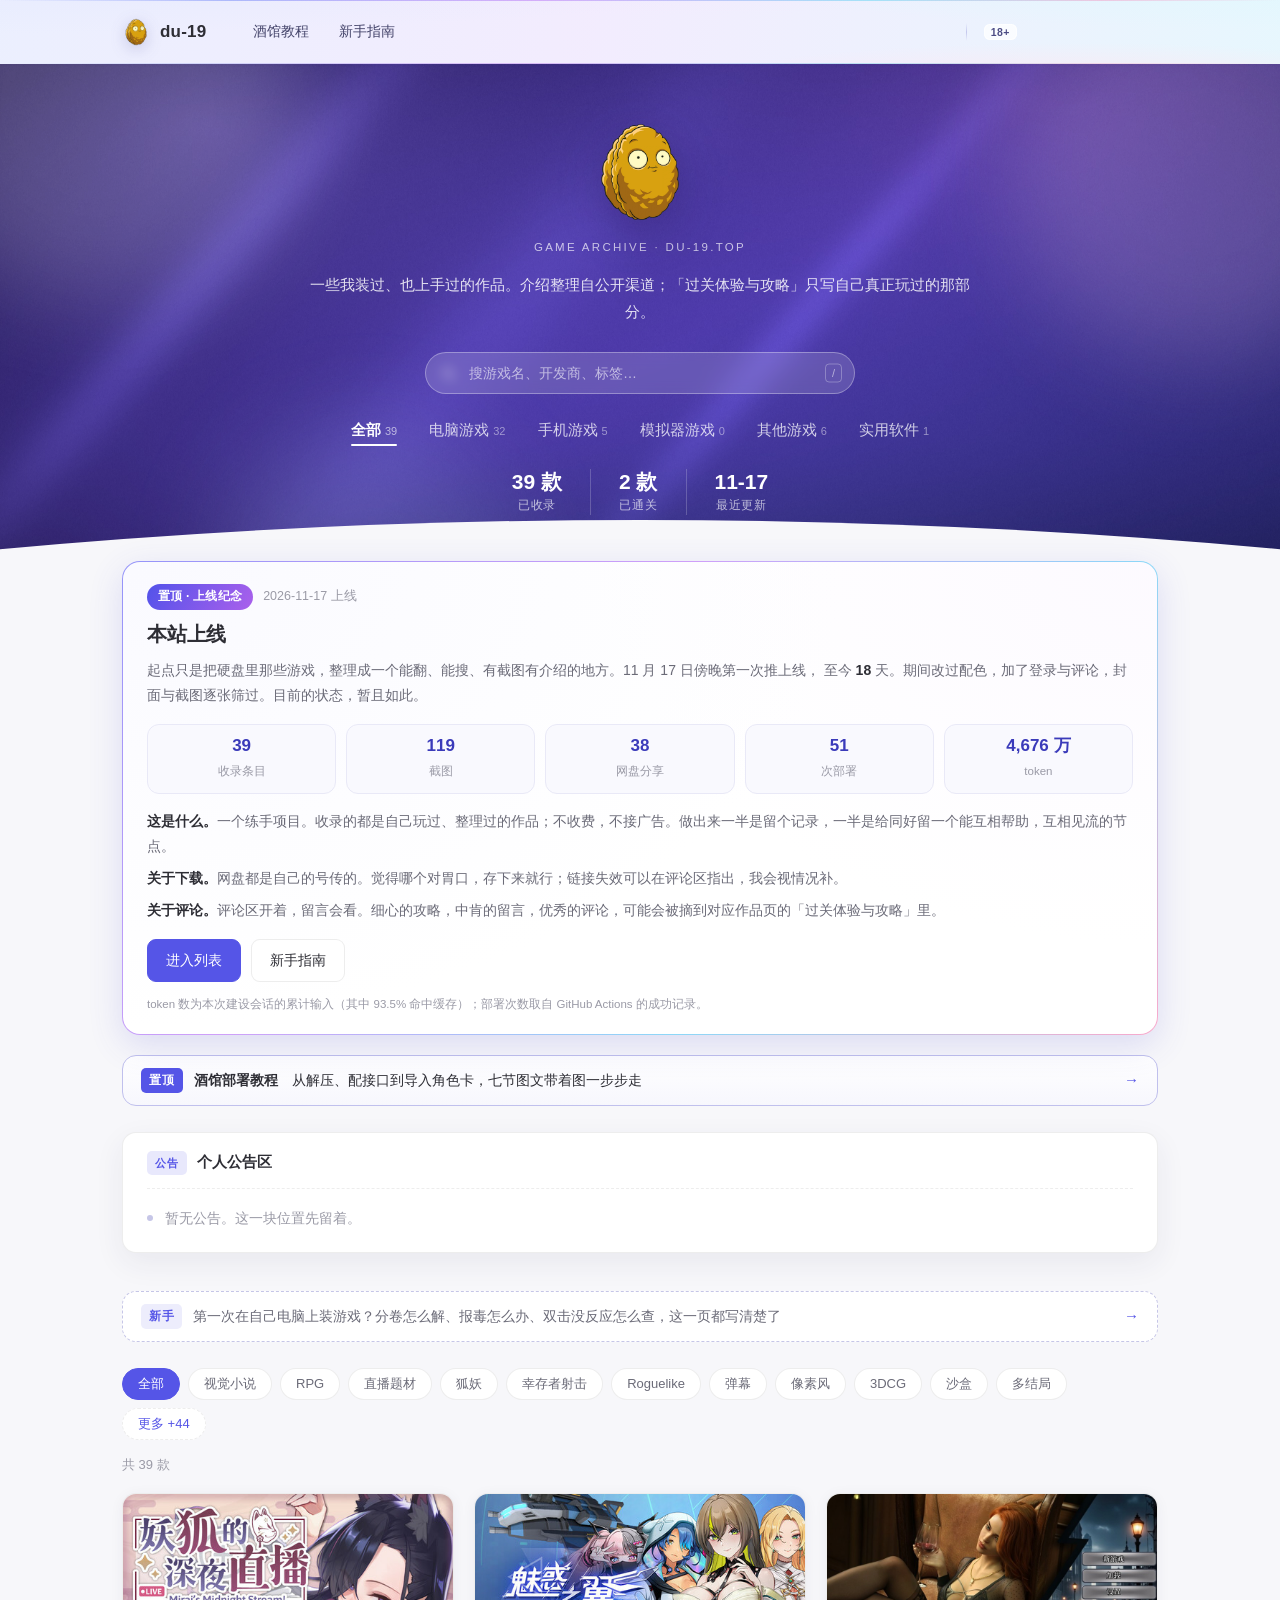
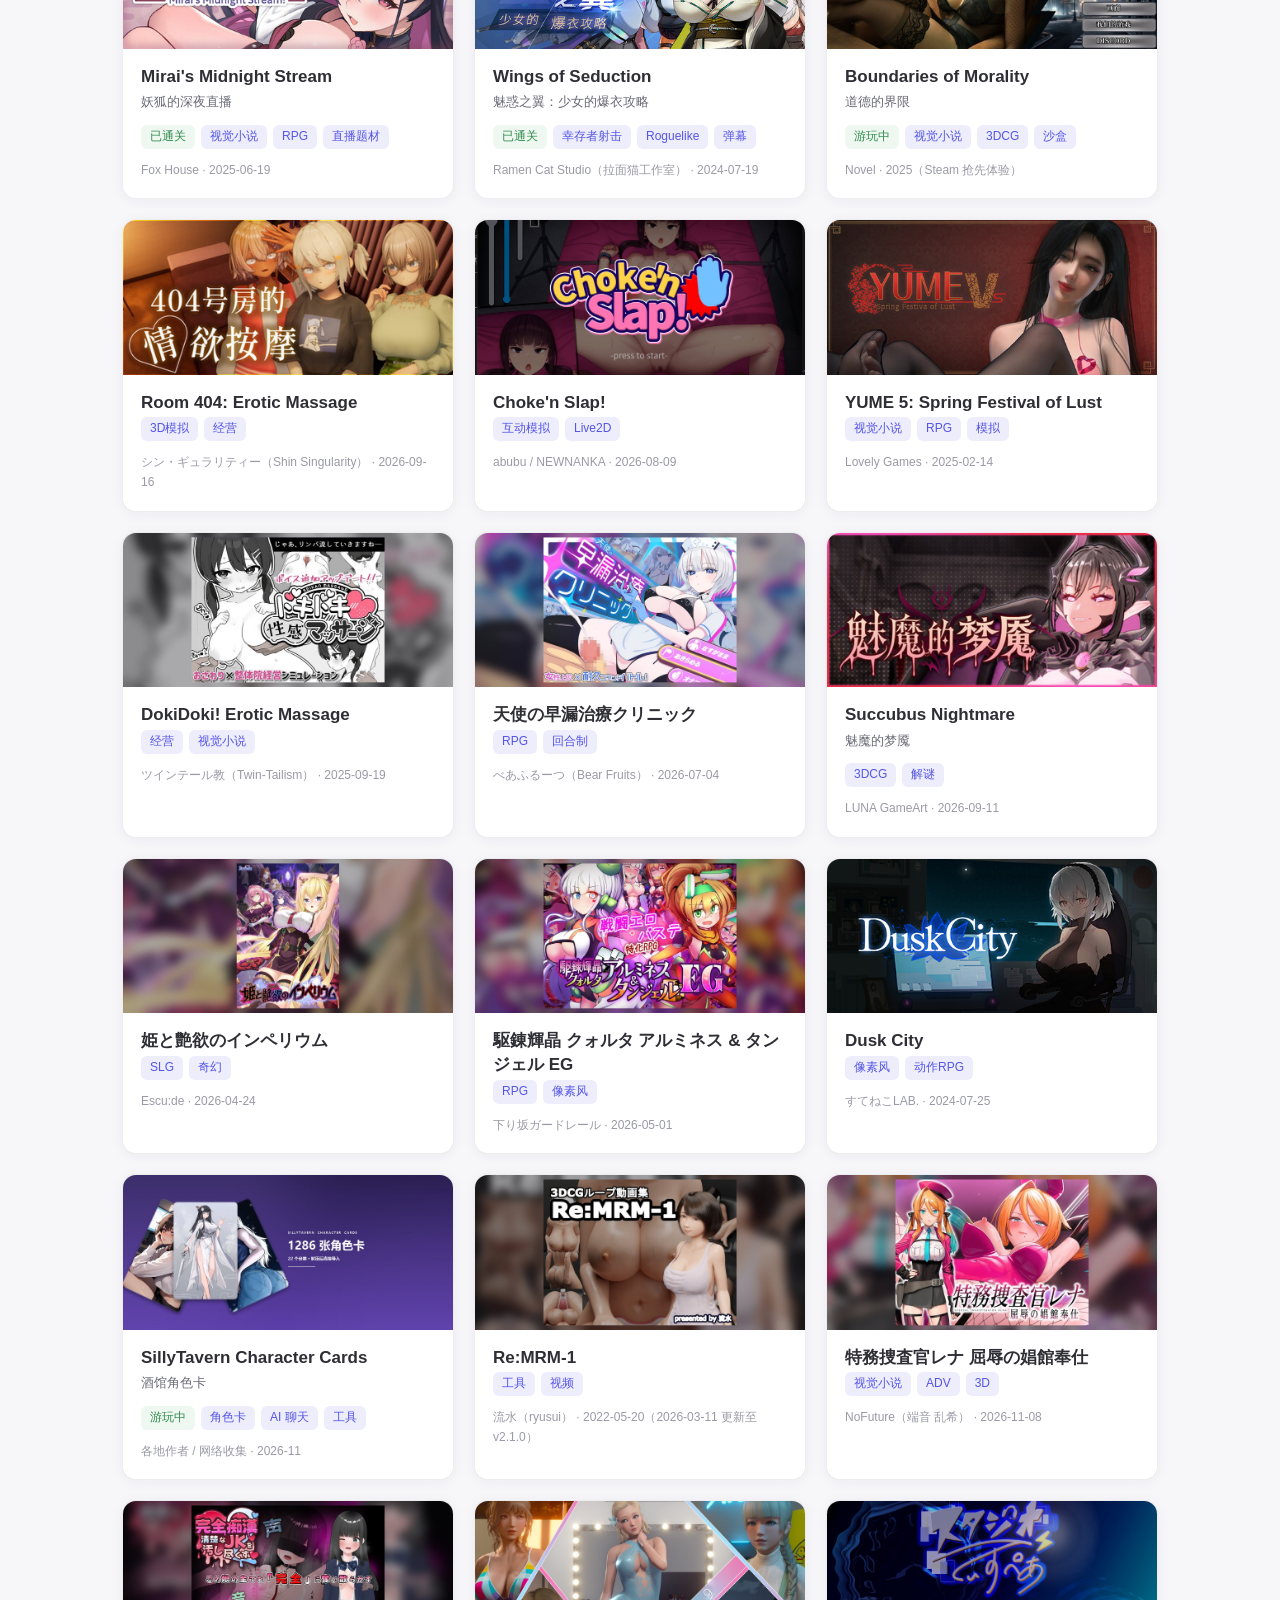
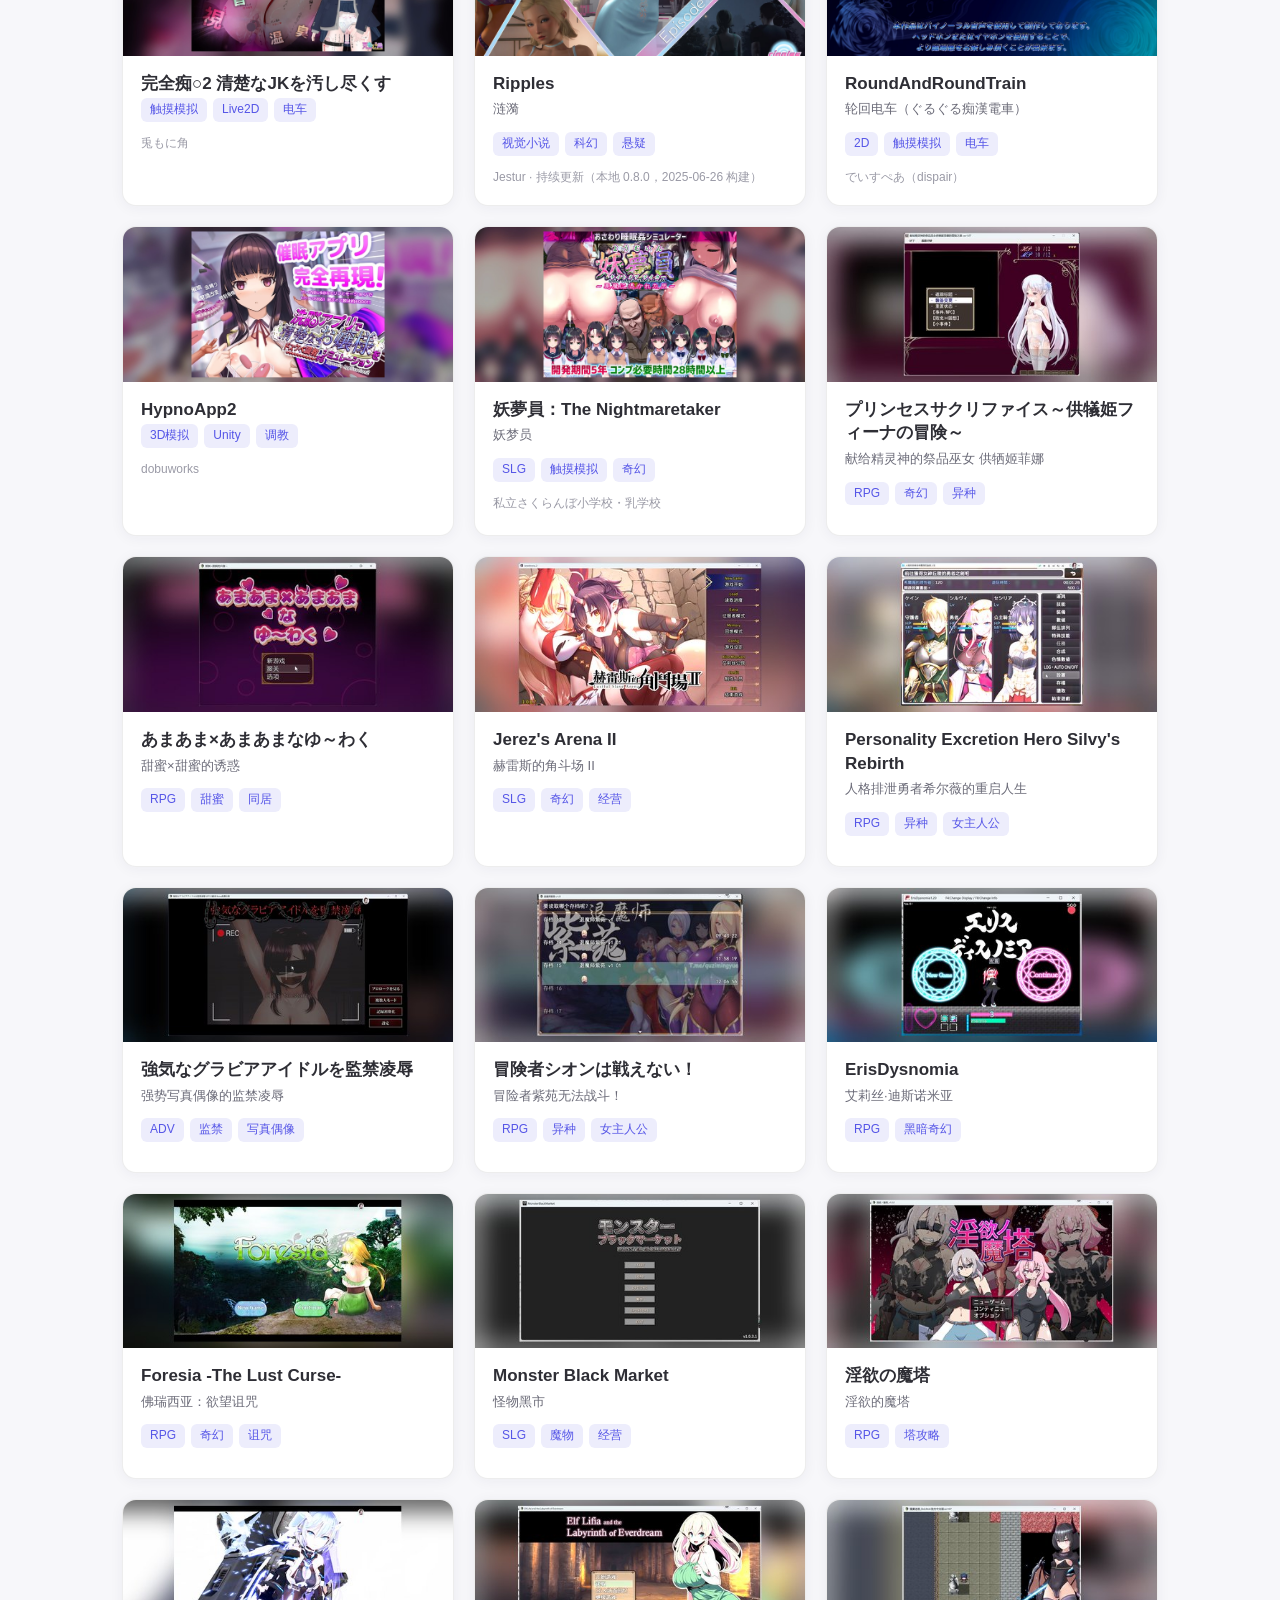
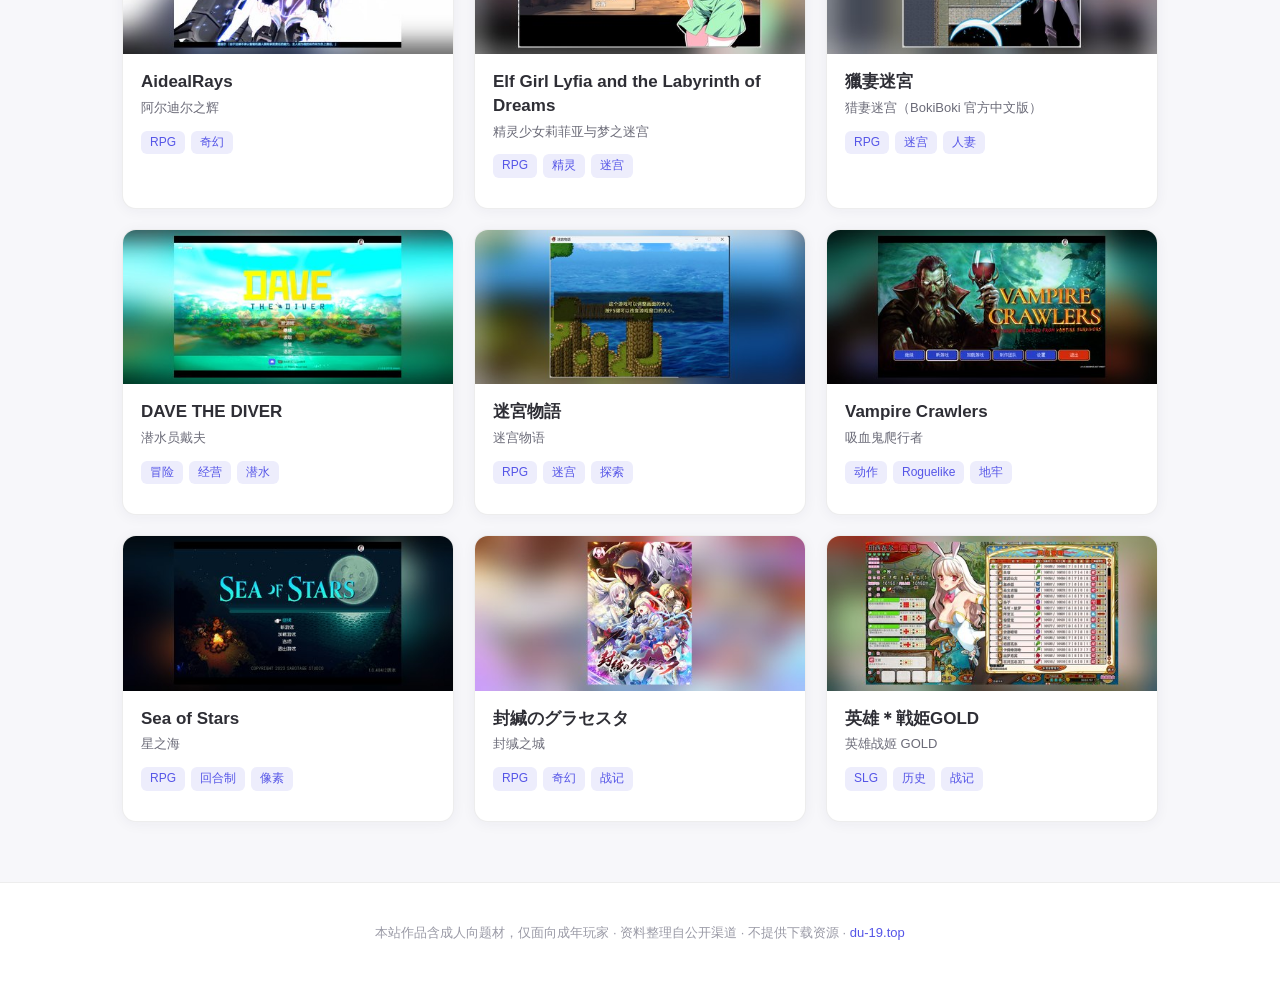
==== commit 81ae991b: "Fix HTML encoding issues in index.html" ====
--- a/index.html
+++ b/index.html
@@ -94,9 +94,9 @@
             <li><b id="lsTokens">4,676 万</b><span>token</span></li>
           </ul>
           <div class="launch-copy">
-            <p><b>这是什么。</b>一个练手项目。收录的都是自己玩过、整理过的作品；不收费，不接广告，也不打算做成什么生意。做出来一半是留个记录，一半是给同好留一个能互相找到的节点。</p>
+            <p><b>这是什么。</b>一个练手项目。收录的都是自己玩过、整理过的作品；不收费，不接广告。做出来一半是留个记录，一半是给同好留一个能互相帮助，互相见流的节点。</p>
             <p><b>关于下载。</b>网盘都是自己的号传的。觉得哪个对胃口，存下来就行；链接失效可以在评论区指出，我会视情况补。</p>
-            <p><b>关于评论。</b>评论区开着，留言会看。但这里不是客服，也不是需求池 —— 改不改、什么时候改，由我决定。中肯的留言，可能会被摘到对应作品页的「过关体验与攻略」里。</p>
+            <p><b>关于评论。</b>评论区开着，留言会看。细心的攻略，中肯的留言，优秀的评论，可能会被摘到对应作品页的「过关体验与攻略」里。</p>
           </div>
           <div class="launch-actions">
             <a class="btn btn-primary" href="#/">进入列表</a>
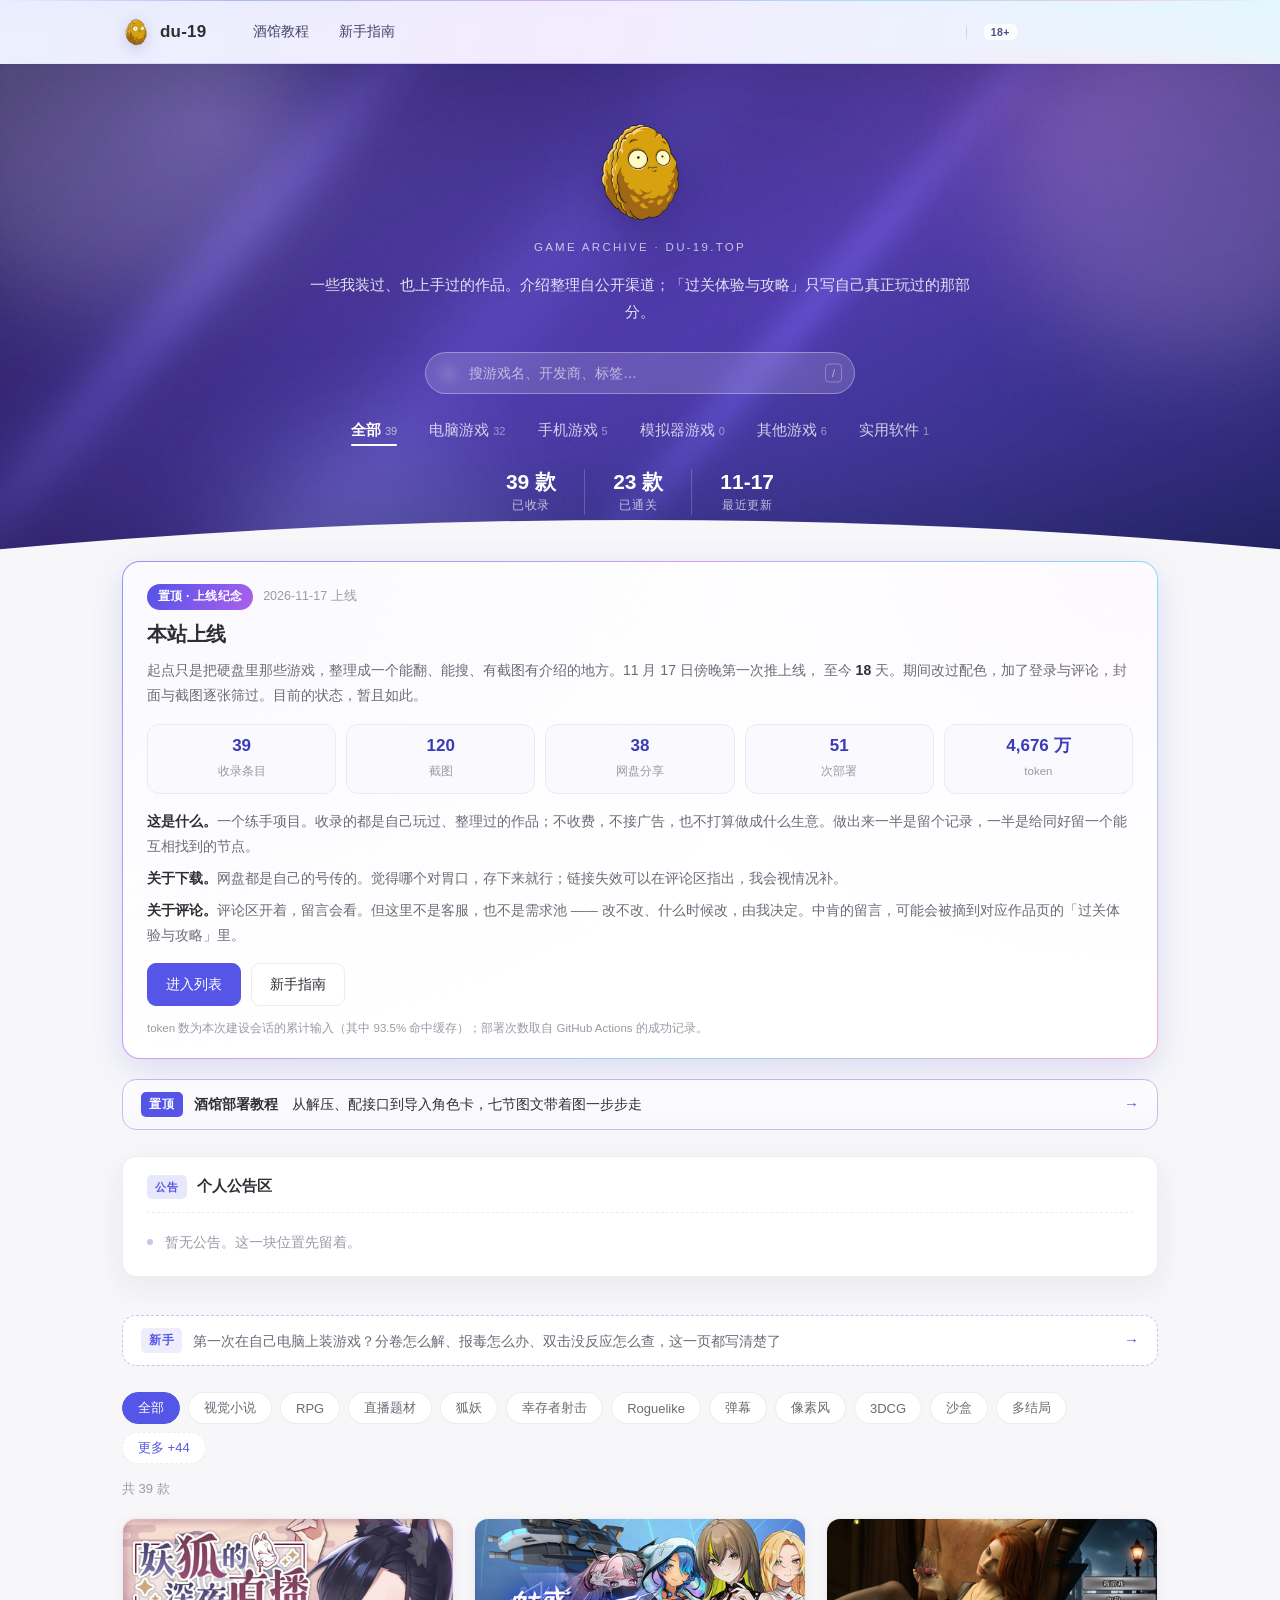
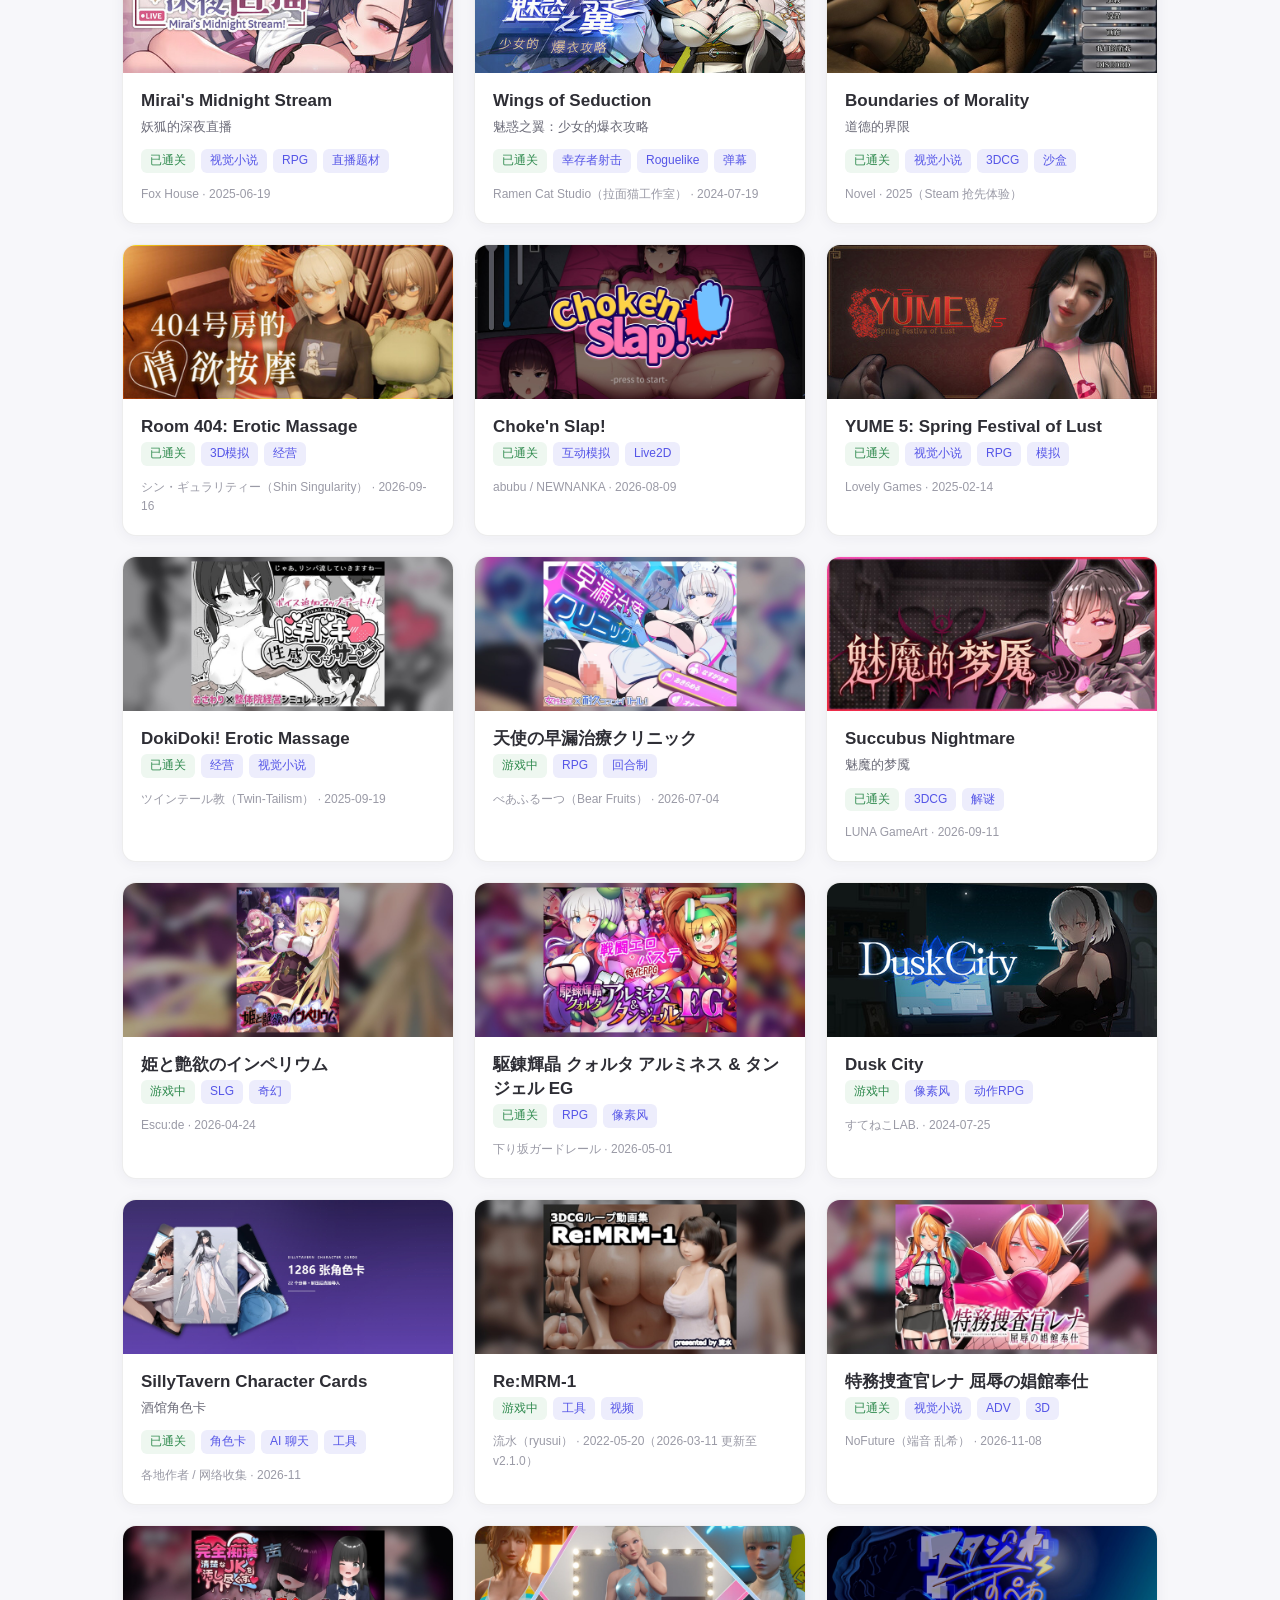
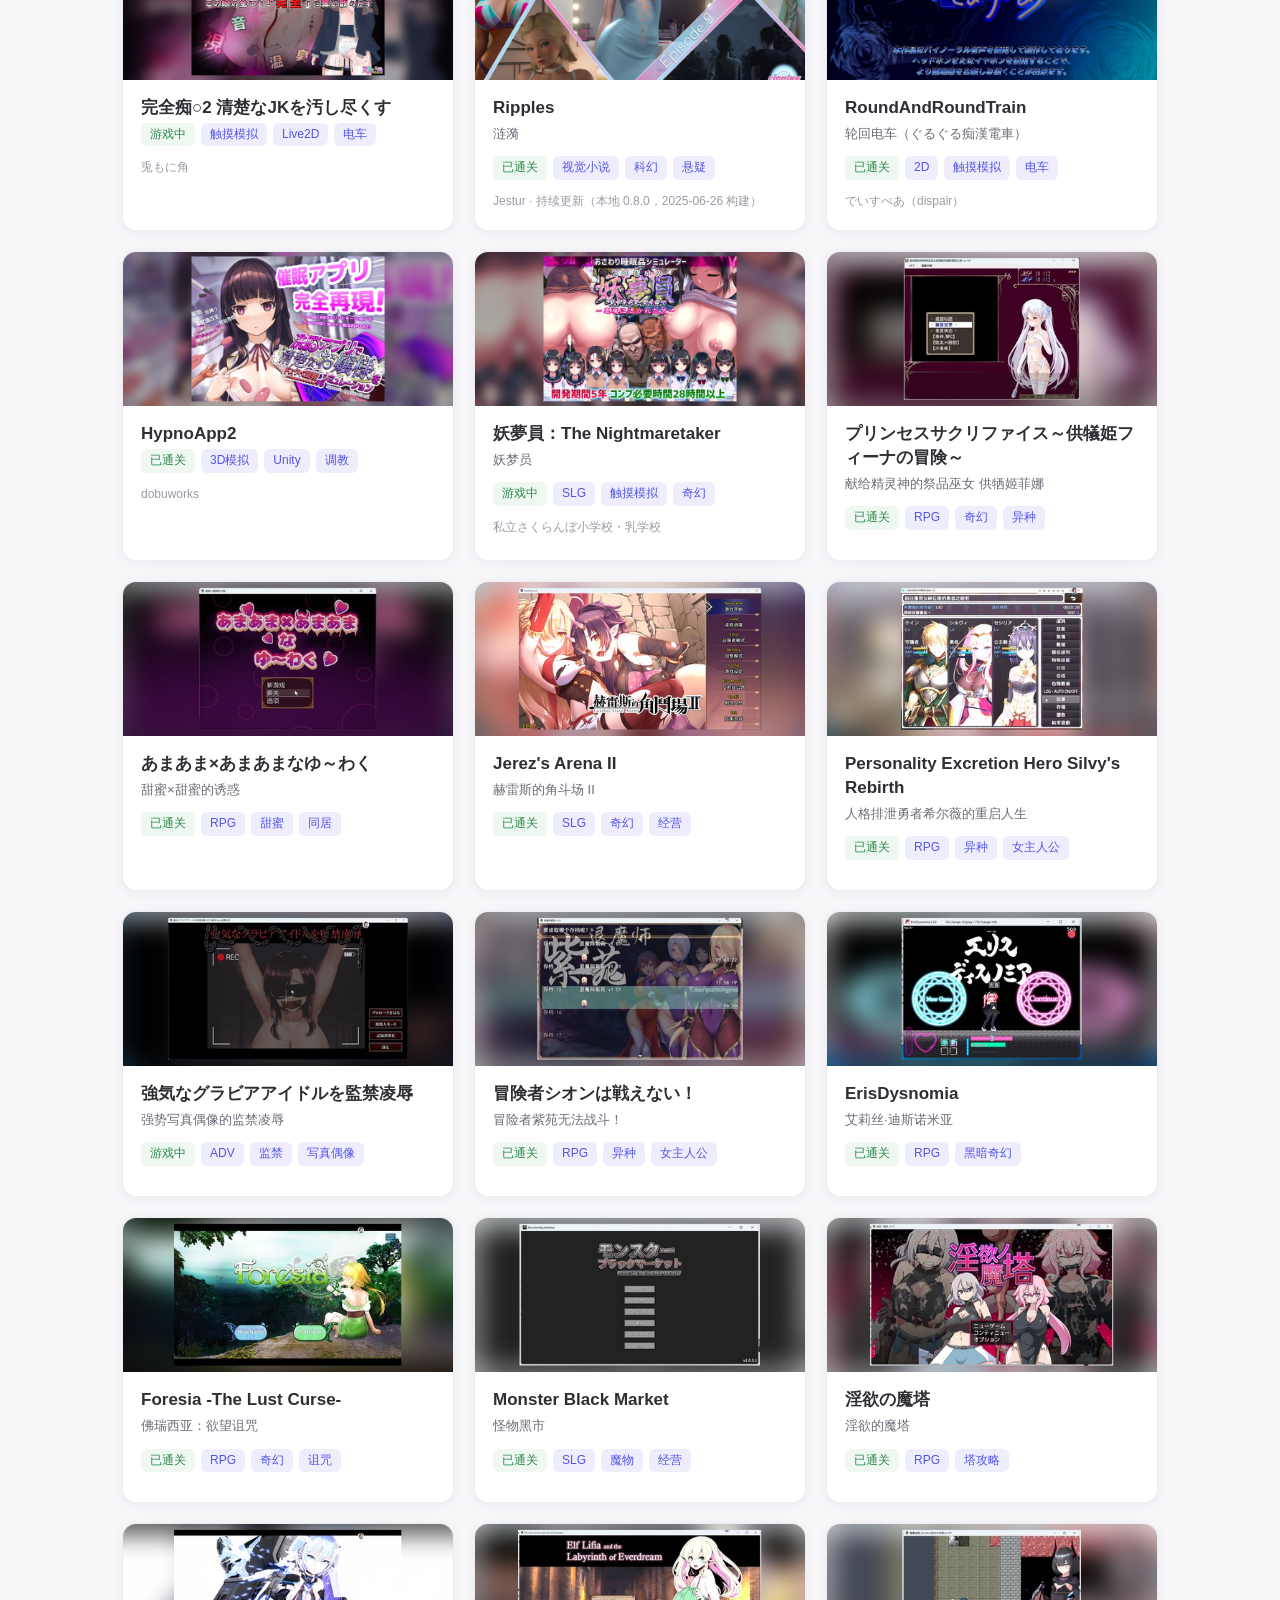
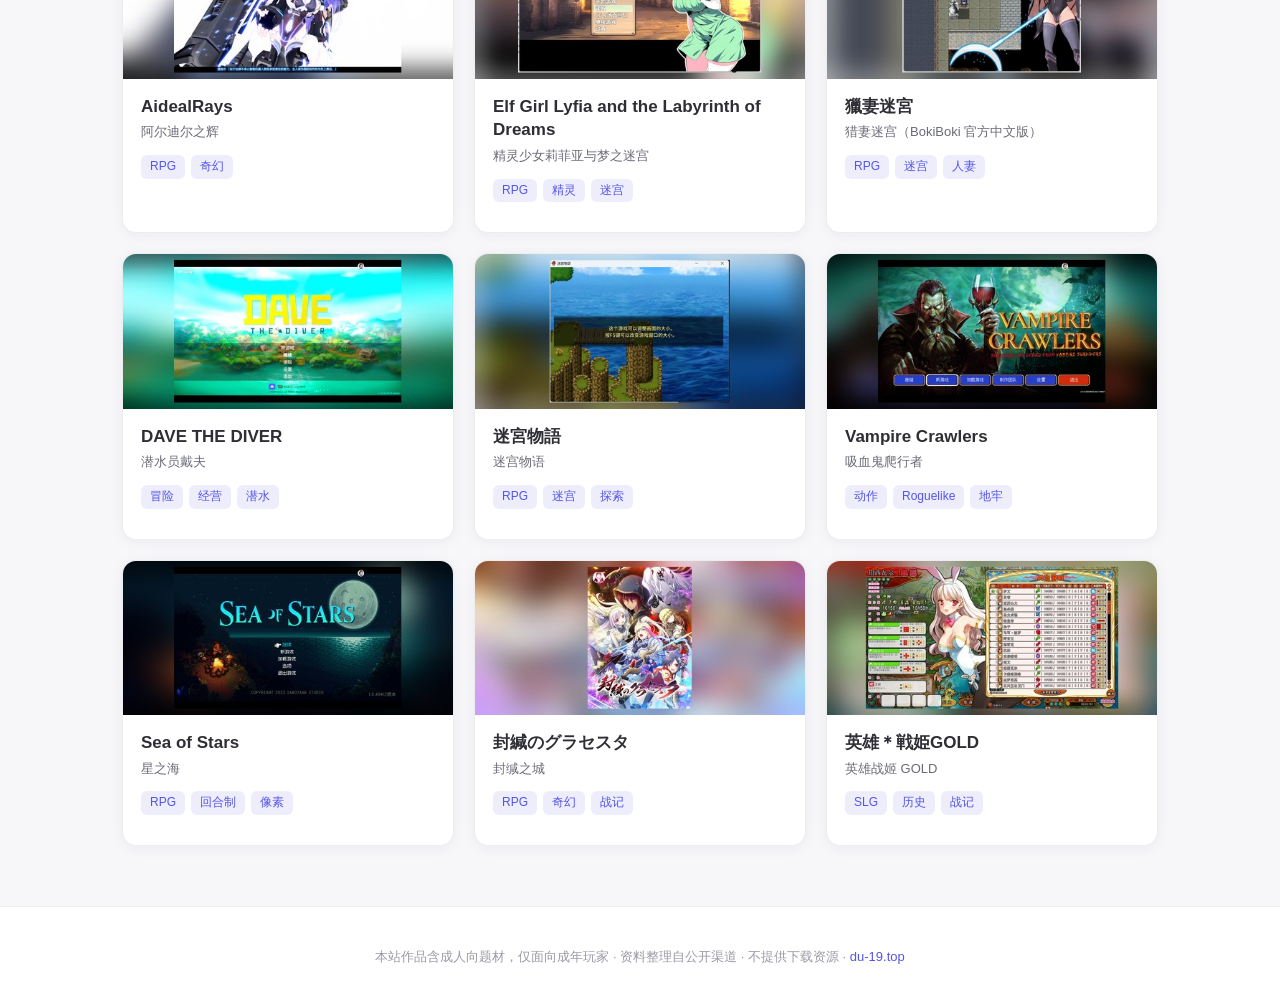
==== commit 47746f8d: "feat: 批量更新通关状态、补 danchi-idol 站长截图、cyan-record 标注网盘压缩包名 ryousai-meikyuu" ====
--- a/index.html
+++ b/index.html
@@ -94,9 +94,9 @@
             <li><b id="lsTokens">4,676 万</b><span>token</span></li>
           </ul>
           <div class="launch-copy">
-            <p><b>这是什么。</b>一个练手项目。收录的都是自己玩过、整理过的作品；不收费，不接广告。做出来一半是留个记录，一半是给同好留一个能互相帮助，互相见流的节点。</p>
+            <p><b>这是什么。</b>一个练手项目。收录的都是自己玩过、整理过的作品；不收费，不接广告，也不打算做成什么生意。做出来一半是留个记录，一半是给同好留一个能互相找到的节点。</p>
             <p><b>关于下载。</b>网盘都是自己的号传的。觉得哪个对胃口，存下来就行；链接失效可以在评论区指出，我会视情况补。</p>
-            <p><b>关于评论。</b>评论区开着，留言会看。细心的攻略，中肯的留言，优秀的评论，可能会被摘到对应作品页的「过关体验与攻略」里。</p>
+            <p><b>关于评论。</b>评论区开着，留言会看。但这里不是客服，也不是需求池 —— 改不改、什么时候改，由我决定。中肯的留言，可能会被摘到对应作品页的「过关体验与攻略」里。</p>
           </div>
           <div class="launch-actions">
             <a class="btn btn-primary" href="#/">进入列表</a>
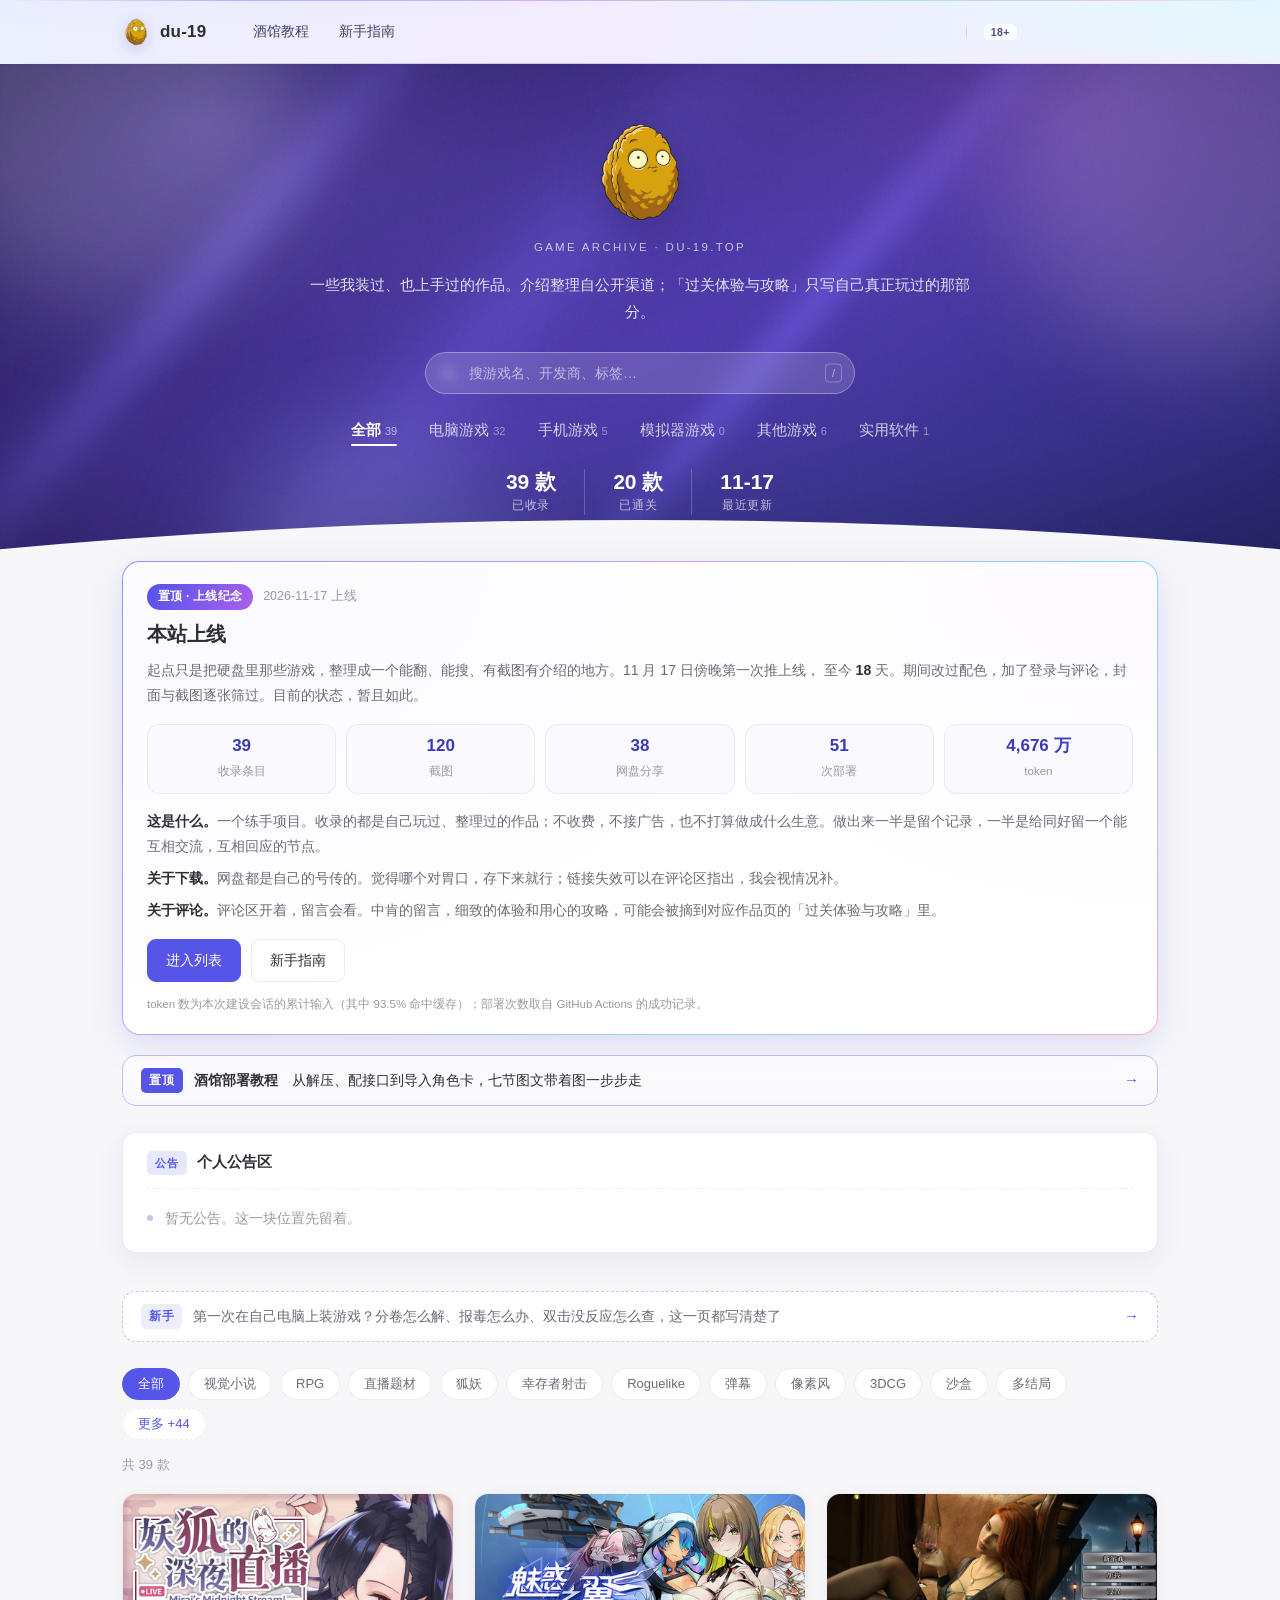
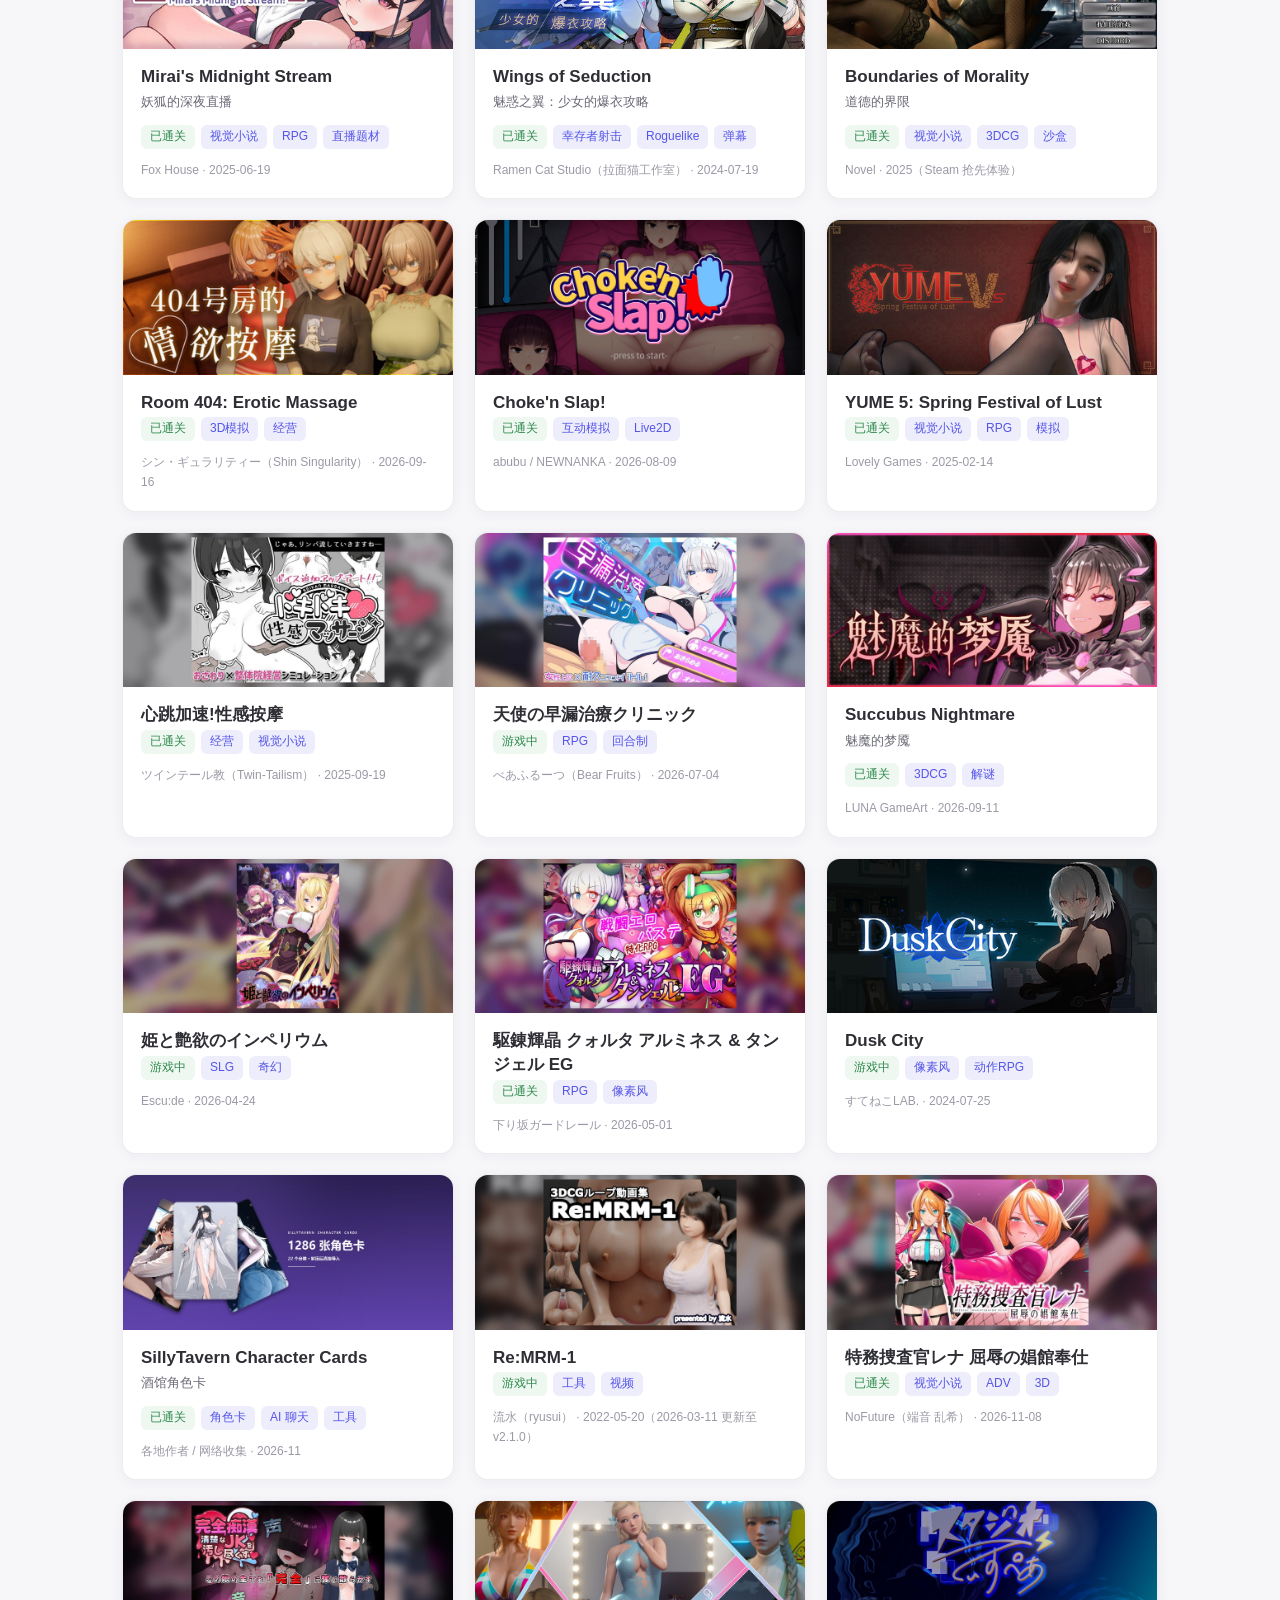
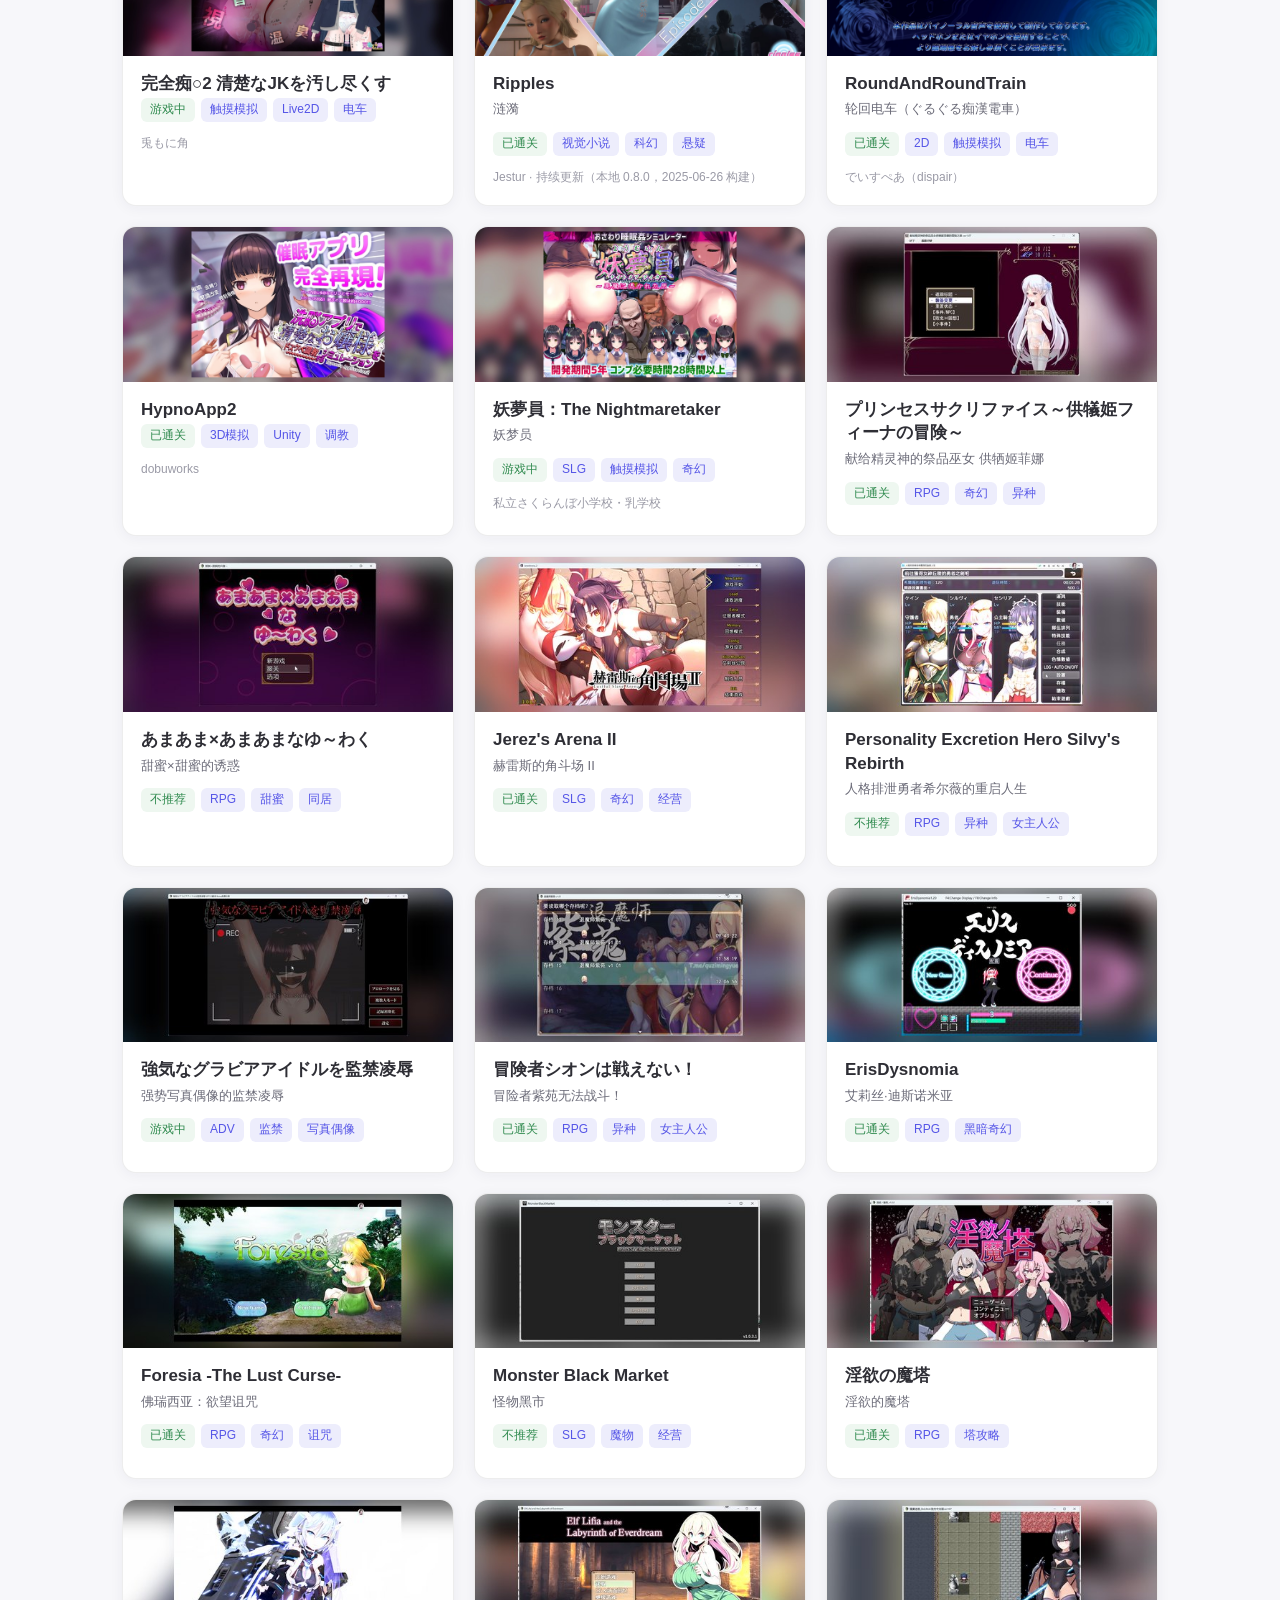
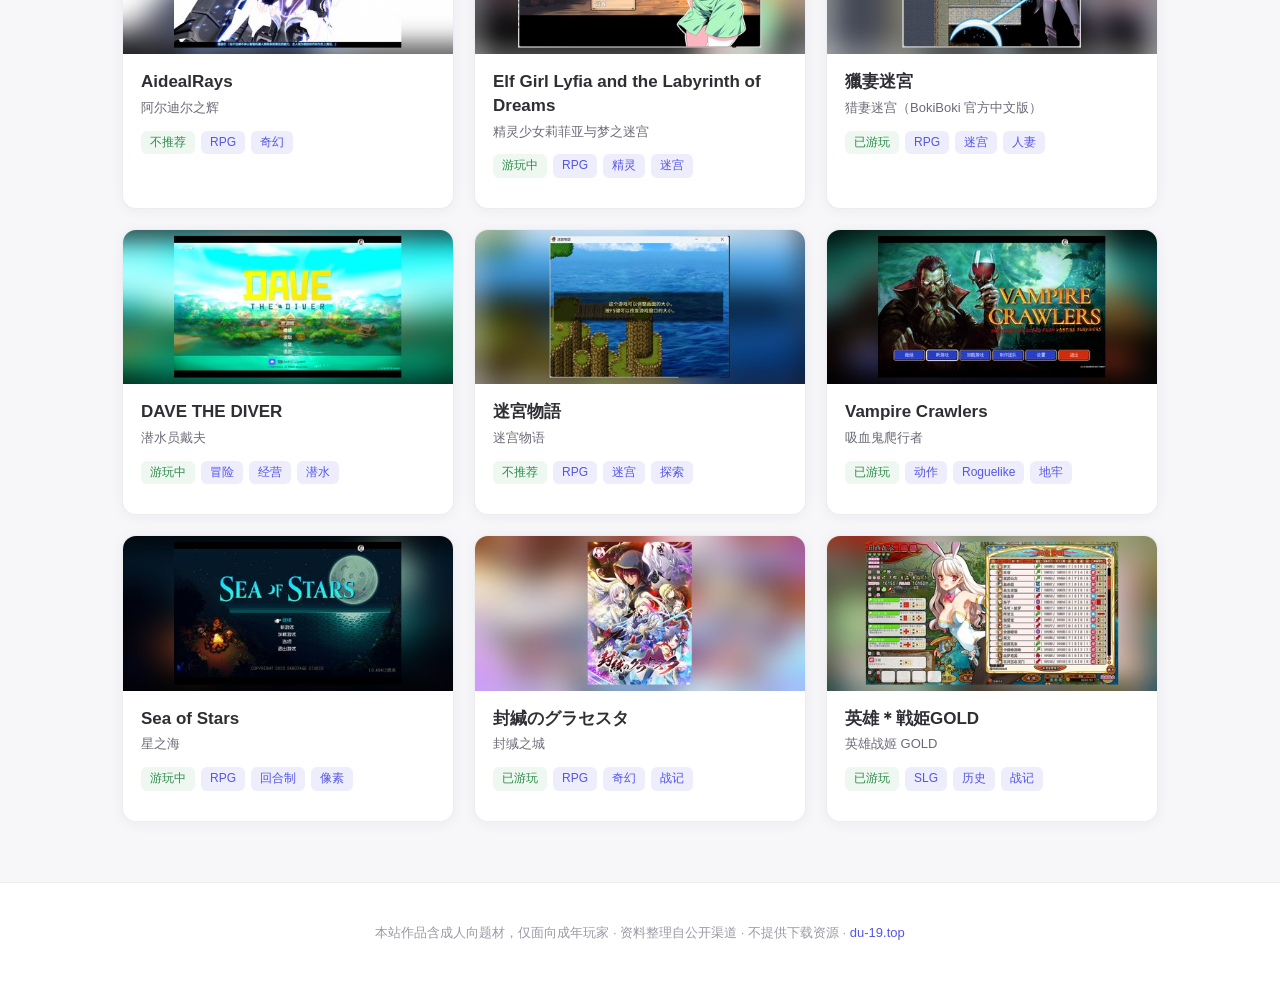
==== commit c5d16c6a: "Update index.html" ====
--- a/index.html
+++ b/index.html
@@ -94,9 +94,9 @@
             <li><b id="lsTokens">4,676 万</b><span>token</span></li>
           </ul>
           <div class="launch-copy">
-            <p><b>这是什么。</b>一个练手项目。收录的都是自己玩过、整理过的作品；不收费，不接广告，也不打算做成什么生意。做出来一半是留个记录，一半是给同好留一个能互相找到的节点。</p>
+            <p><b>这是什么。</b>一个练手项目。收录的都是自己玩过、整理过的作品；不收费，不接广告，也不打算做成什么生意。做出来一半是留个记录，一半是给同好留一个能互相交流，互相回应的节点。</p>
             <p><b>关于下载。</b>网盘都是自己的号传的。觉得哪个对胃口，存下来就行；链接失效可以在评论区指出，我会视情况补。</p>
-            <p><b>关于评论。</b>评论区开着，留言会看。但这里不是客服，也不是需求池 —— 改不改、什么时候改，由我决定。中肯的留言，可能会被摘到对应作品页的「过关体验与攻略」里。</p>
+            <p><b>关于评论。</b>评论区开着，留言会看。中肯的留言，细致的体验和用心的攻略，可能会被摘到对应作品页的「过关体验与攻略」里。</p>
           </div>
           <div class="launch-actions">
             <a class="btn btn-primary" href="#/">进入列表</a>
--- a/assets/style.css
+++ b/assets/style.css
@@ -1272,6 +1272,28 @@
 .c-body { font-size: 14.5px; line-height: 1.7; color: var(--text-2); white-space: pre-wrap; word-break: break-word; }
 .c-empty { font-size: 14px; color: var(--text-3); padding: 10px 0; }
 
+/* 管理员：把评论收录进攻略栏 */
+.c-pick {
+  border: 0; background: transparent; cursor: pointer;
+  font-size: 12px; color: var(--primary); font-family: inherit;
+  padding: 0; margin-left: 10px;
+}
+.c-pick:hover { text-decoration: underline; }
+.c-pick:disabled { color: var(--text-3); cursor: default; text-decoration: none; }
+
+/* ---------- 过关体验与攻略栏 ---------- */
+.exp-text { font-size: 14.5px; line-height: 1.8; color: var(--text-2); white-space: pre-wrap; word-break: break-word; }
+.exp-picks { margin-top: 12px; display: flex; flex-direction: column; gap: 10px; }
+.exp-pick {
+  background: var(--card); border: 1px solid var(--border);
+  border-left: 3px solid var(--primary);
+  border-radius: var(--radius); padding: 12px 15px;
+}
+.exp-pick-body { font-size: 14.5px; line-height: 1.75; color: var(--text); white-space: pre-wrap; word-break: break-word; }
+.exp-pick-meta { display: flex; align-items: center; gap: 10px; margin-top: 7px; }
+.exp-pick-from { font-size: 12.5px; color: var(--text-3); }
+.exp-pick-del { margin-left: auto; }
+
 /* 评论字数提示 */
 .c-count { font-size: 12px; color: var(--text-3); margin-left: 8px; }
 .c-count.near { color: #d98324; }
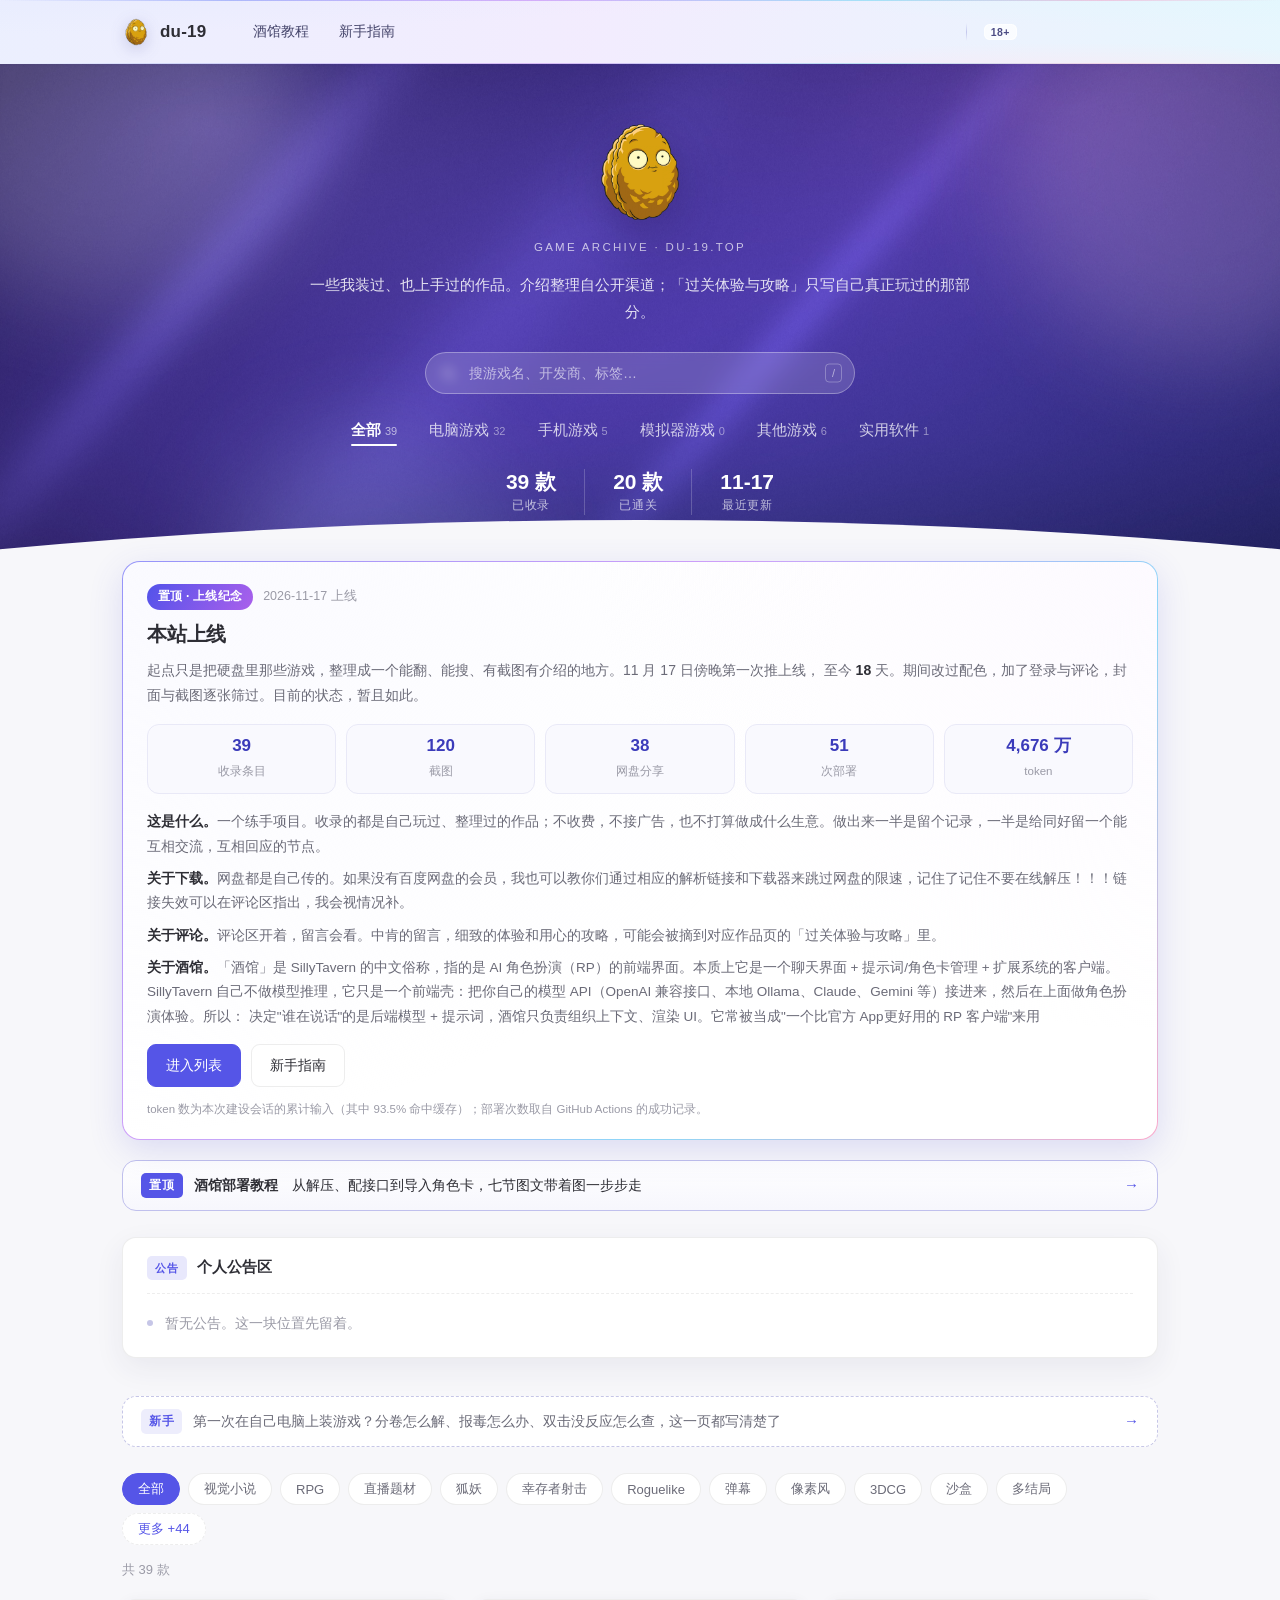
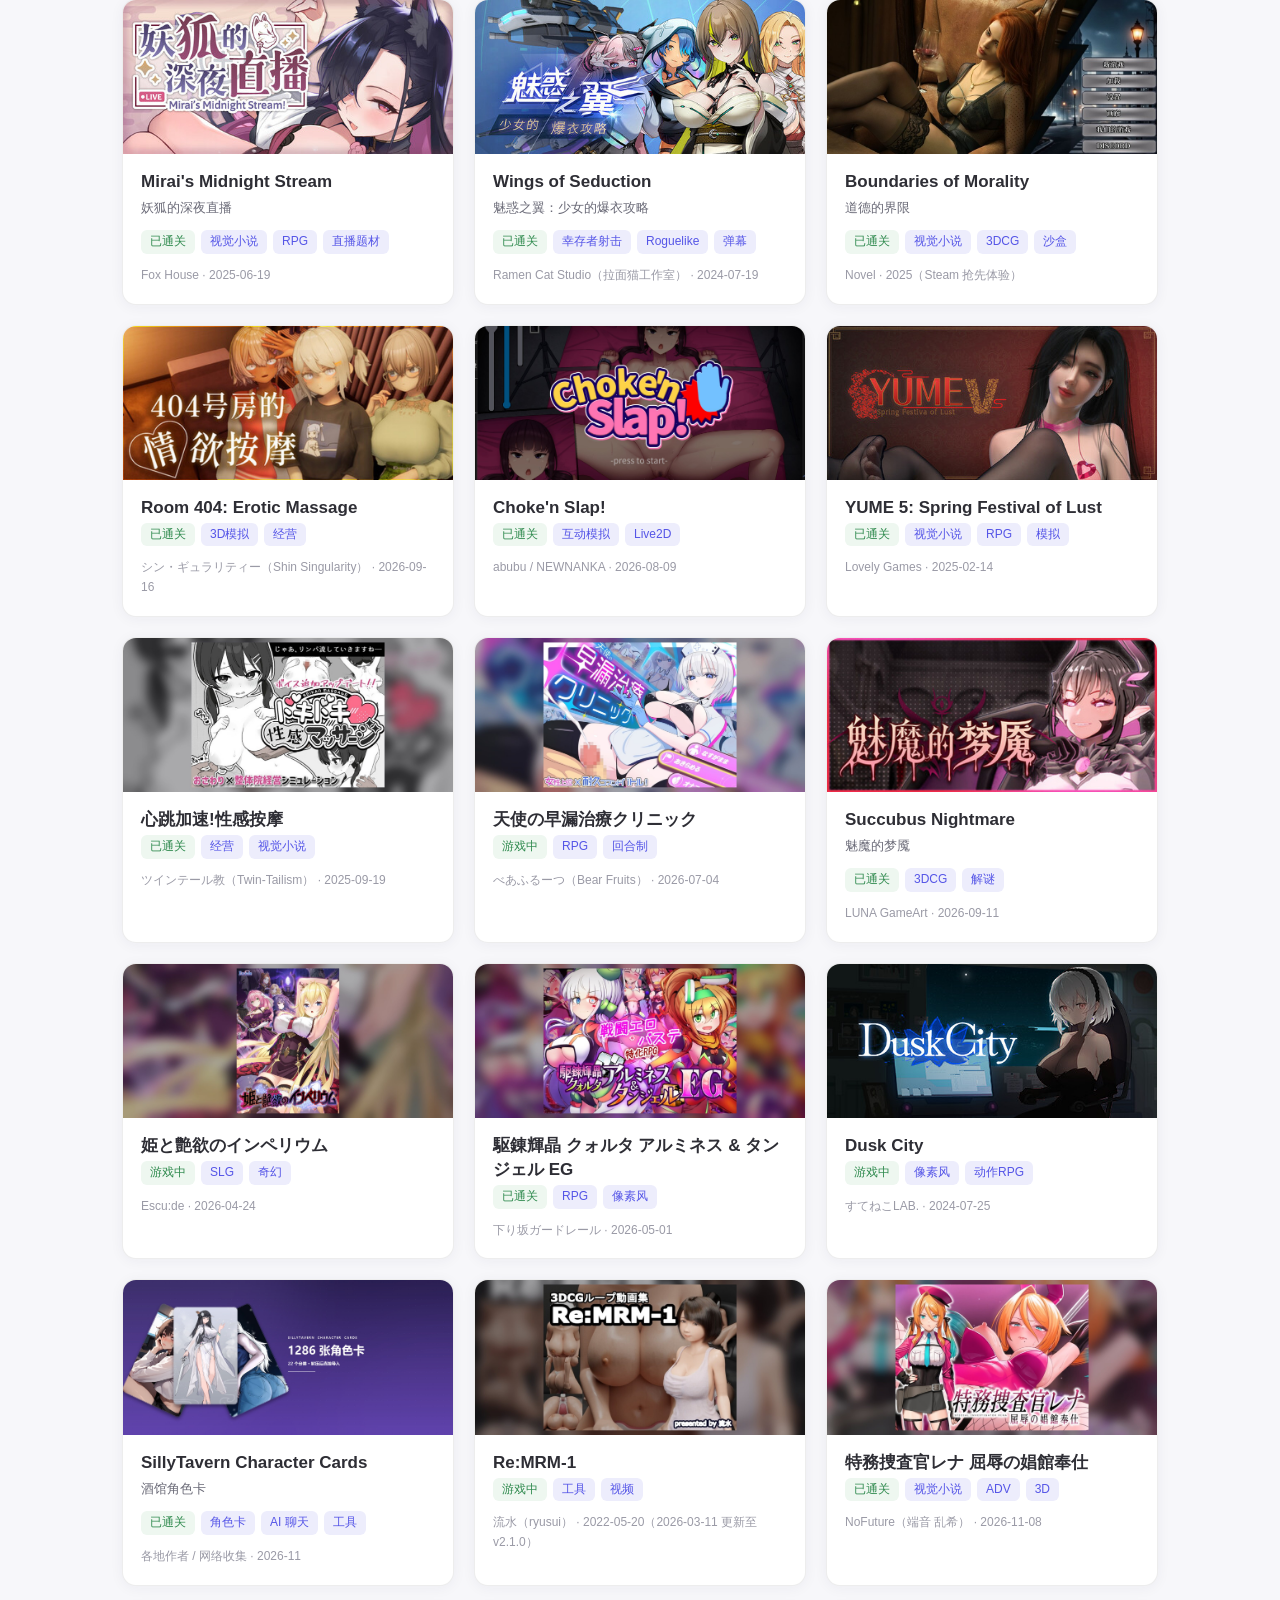
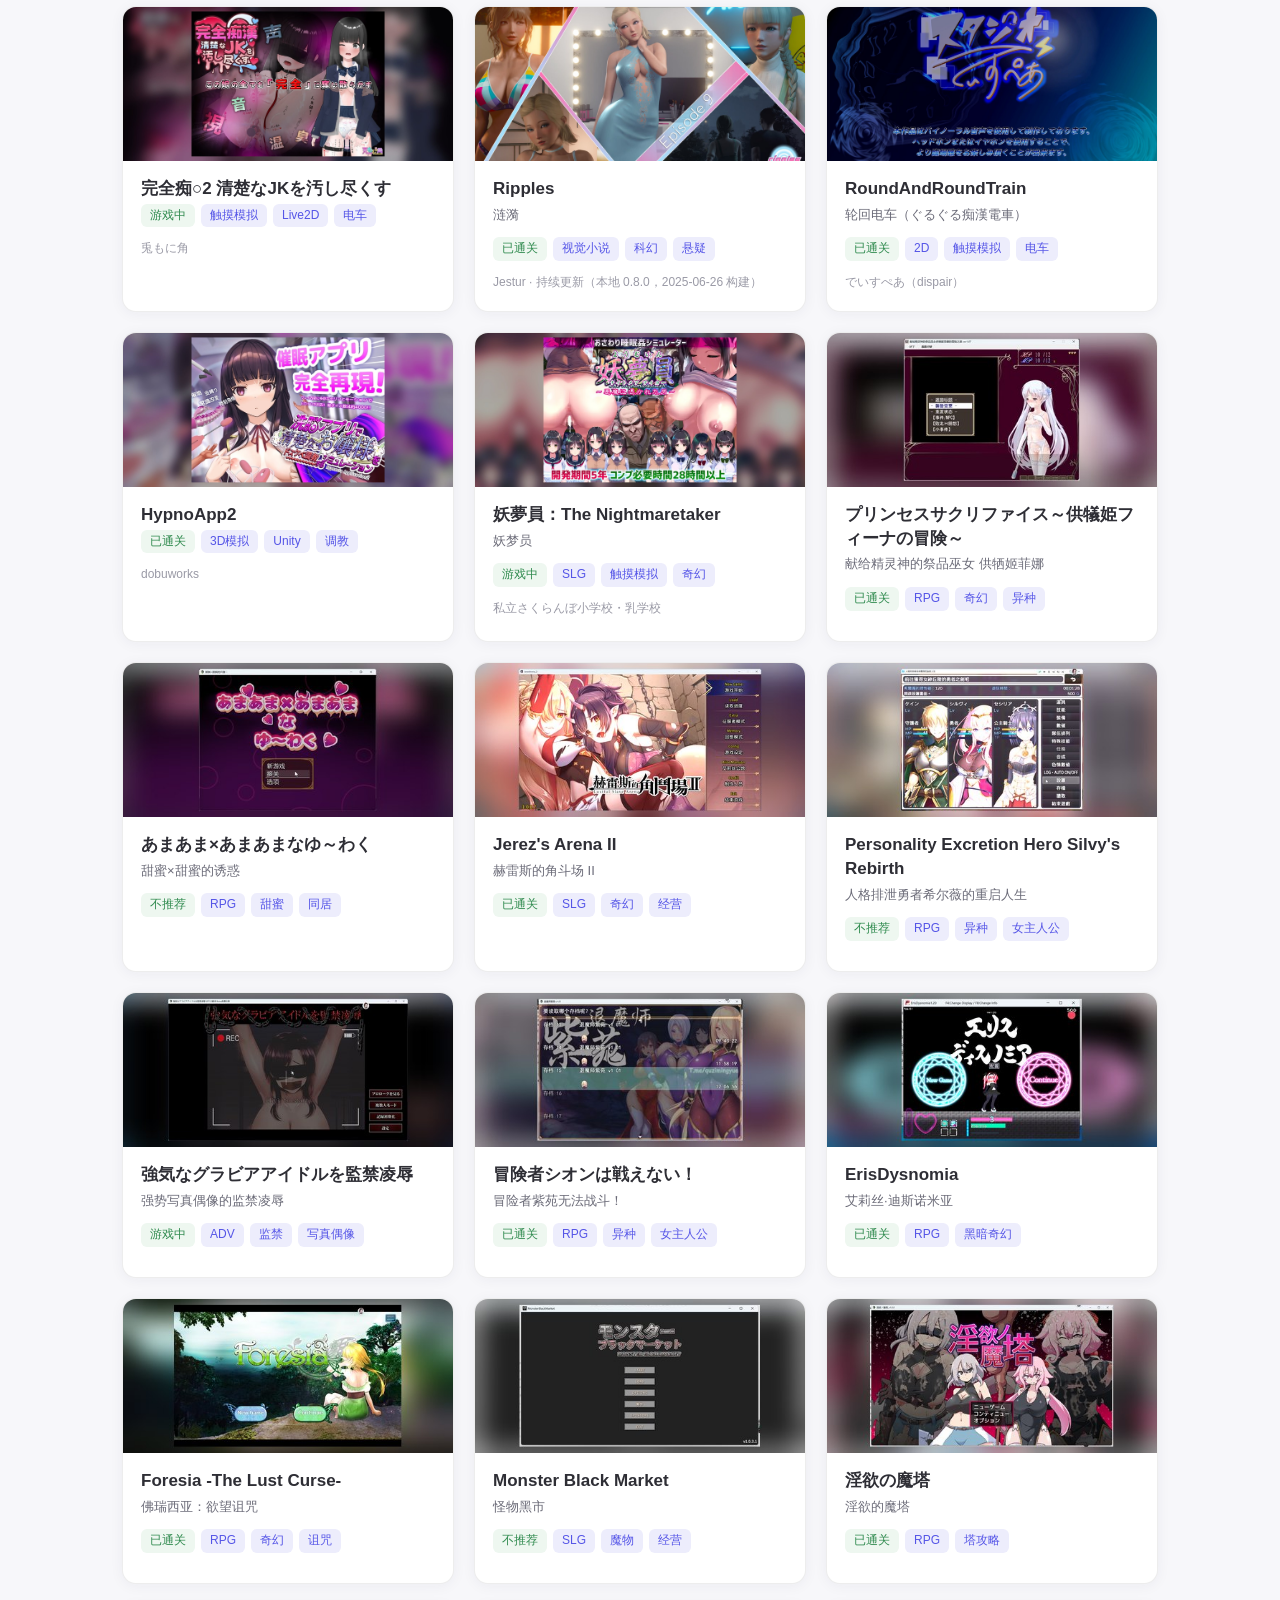
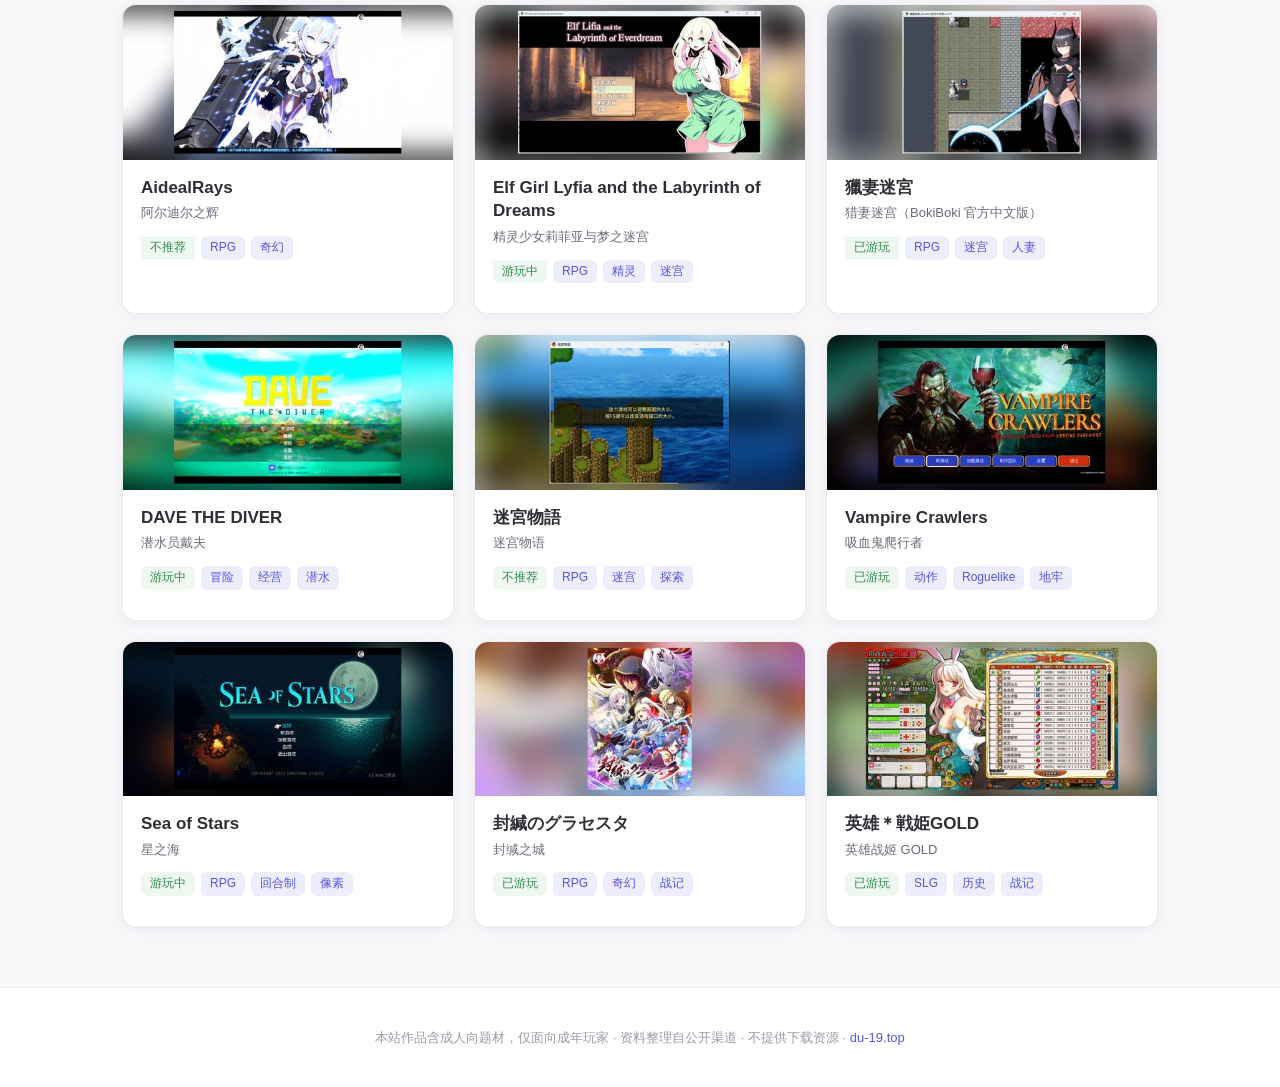
==== commit 9ec2f3c8: "Update index.html" ====
--- a/index.html
+++ b/index.html
@@ -95,8 +95,11 @@
           </ul>
           <div class="launch-copy">
             <p><b>这是什么。</b>一个练手项目。收录的都是自己玩过、整理过的作品；不收费，不接广告，也不打算做成什么生意。做出来一半是留个记录，一半是给同好留一个能互相交流，互相回应的节点。</p>
-            <p><b>关于下载。</b>网盘都是自己的号传的。觉得哪个对胃口，存下来就行；链接失效可以在评论区指出，我会视情况补。</p>
+            <p><b>关于下载。</b>网盘都是自己传的。如果没有百度网盘的会员，我也可以教你们通过相应的解析链接和下载器来跳过网盘的限速，记住了记住不要在线解压！！！链接失效可以在评论区指出，我会视情况补。</p>
             <p><b>关于评论。</b>评论区开着，留言会看。中肯的留言，细致的体验和用心的攻略，可能会被摘到对应作品页的「过关体验与攻略」里。</p>
+            <p><b>关于酒馆。</b>「酒馆」是 SillyTavern 的中文俗称，指的是 AI 角色扮演（RP）的前端界面。本质上它是一个聊天界面 + 提示词/角色卡管理 + 扩展系统的客户端。
+SillyTavern 自己不做模型推理，它只是一个前端壳：把你自己的模型 API（OpenAI 兼容接口、本地 Ollama、Claude、Gemini 等）接进来，然后在上面做角色扮演体验。所以：
+决定"谁在说话"的是后端模型 + 提示词，酒馆只负责组织上下文、渲染 UI。它常被当成"一个比官方 App更好用的 RP 客户端"来用</p>
           </div>
           <div class="launch-actions">
             <a class="btn btn-primary" href="#/">进入列表</a>
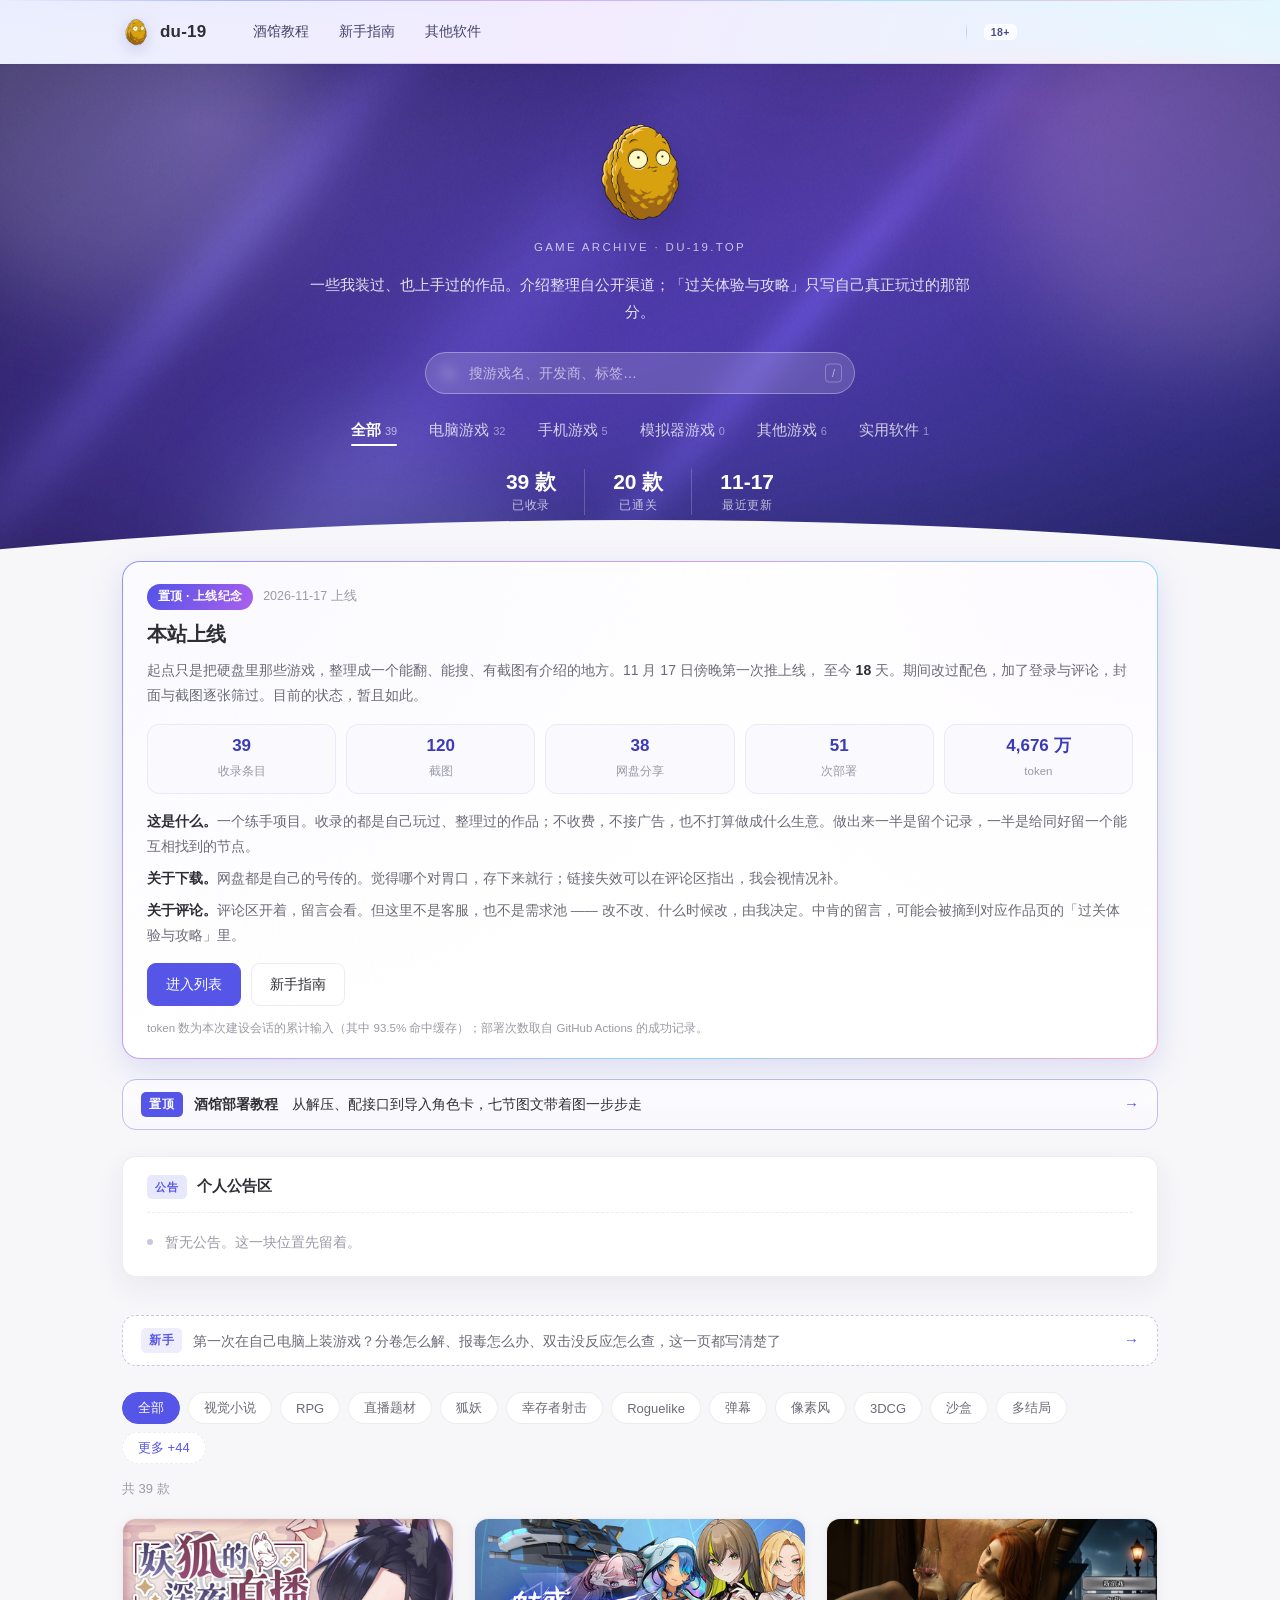
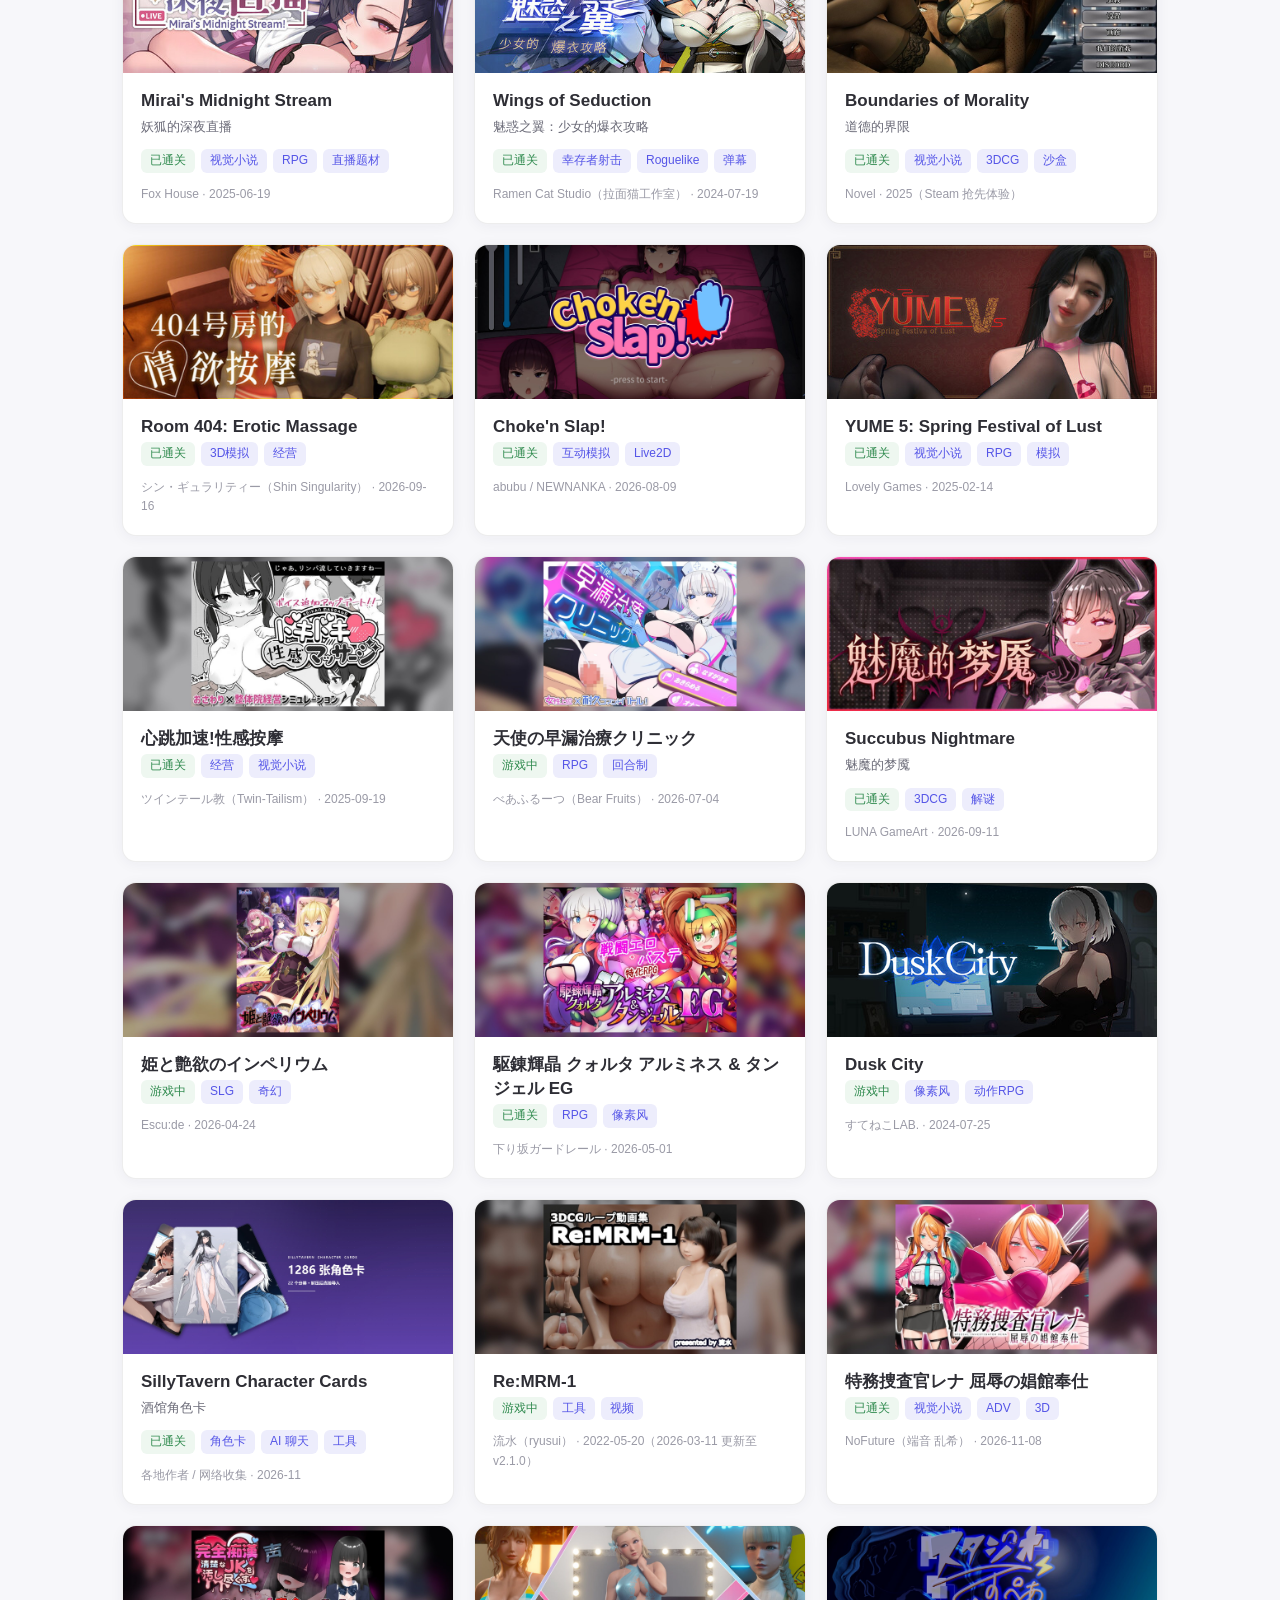
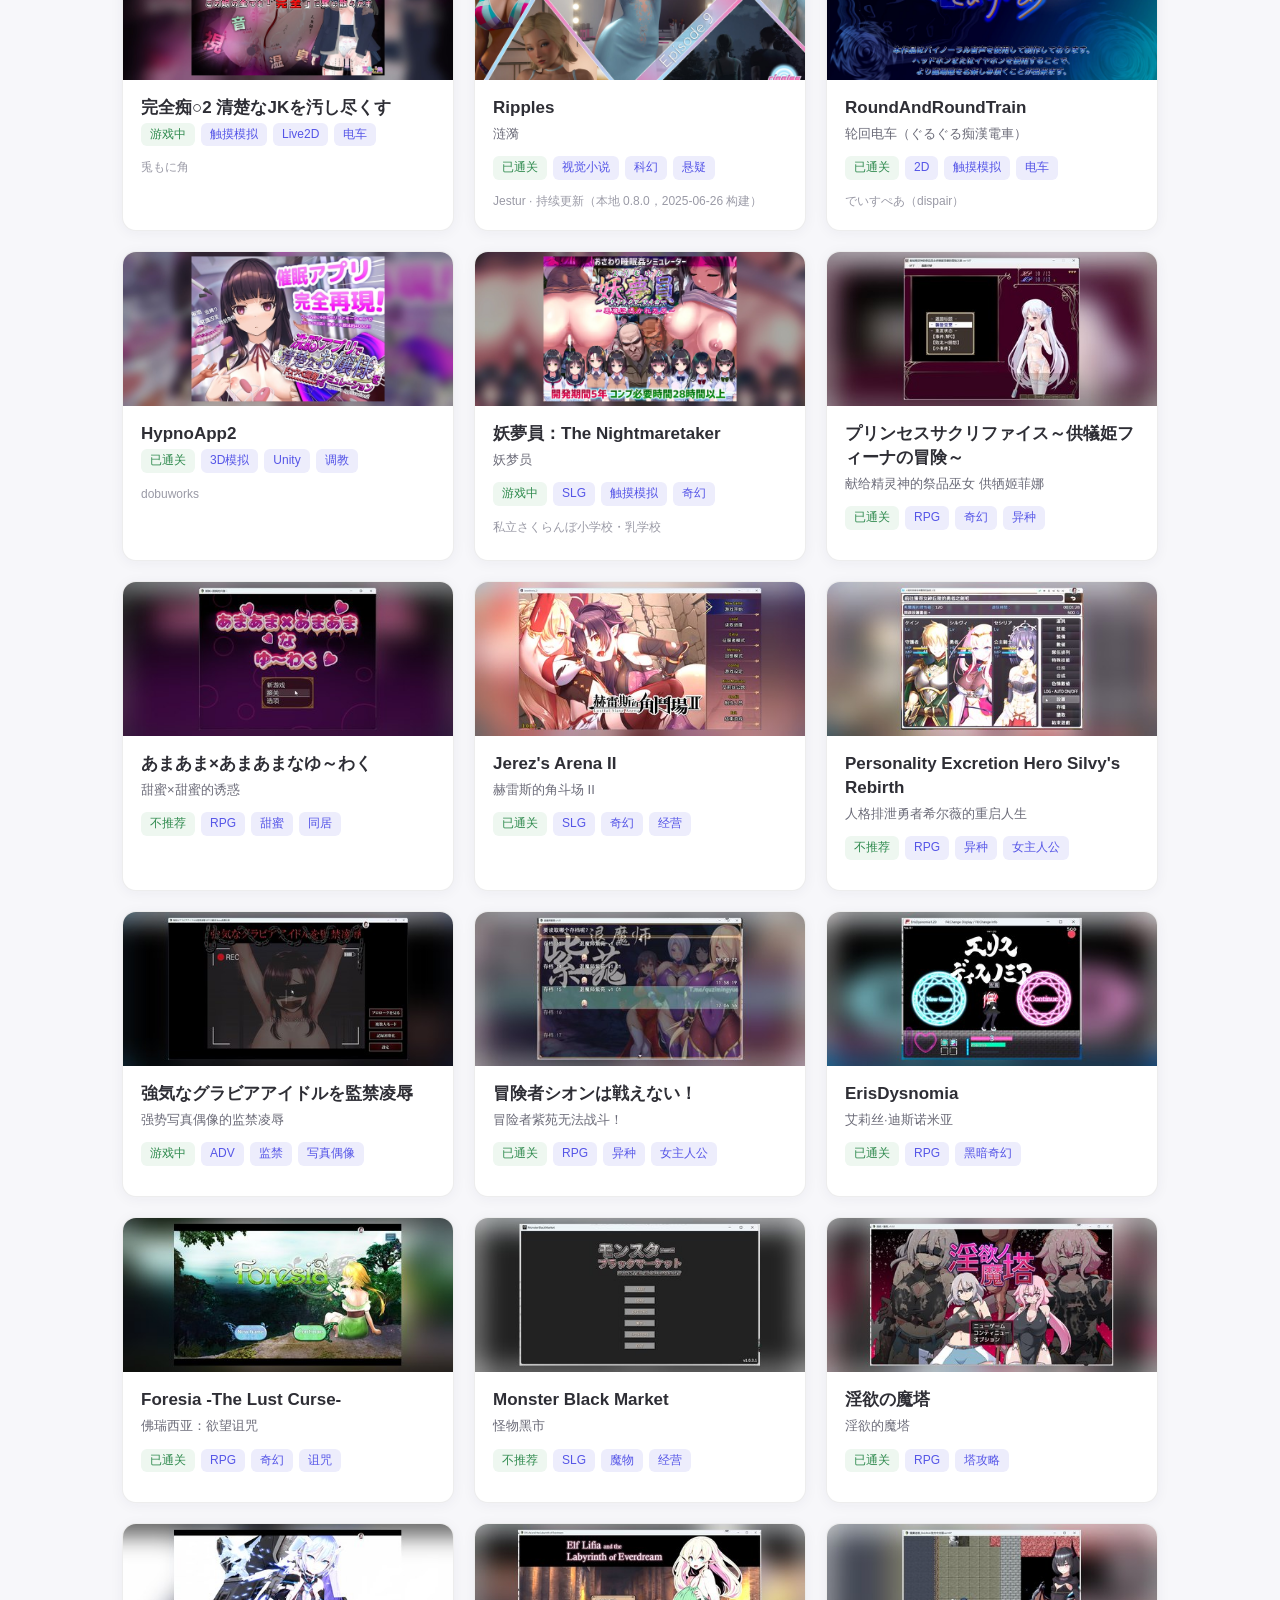
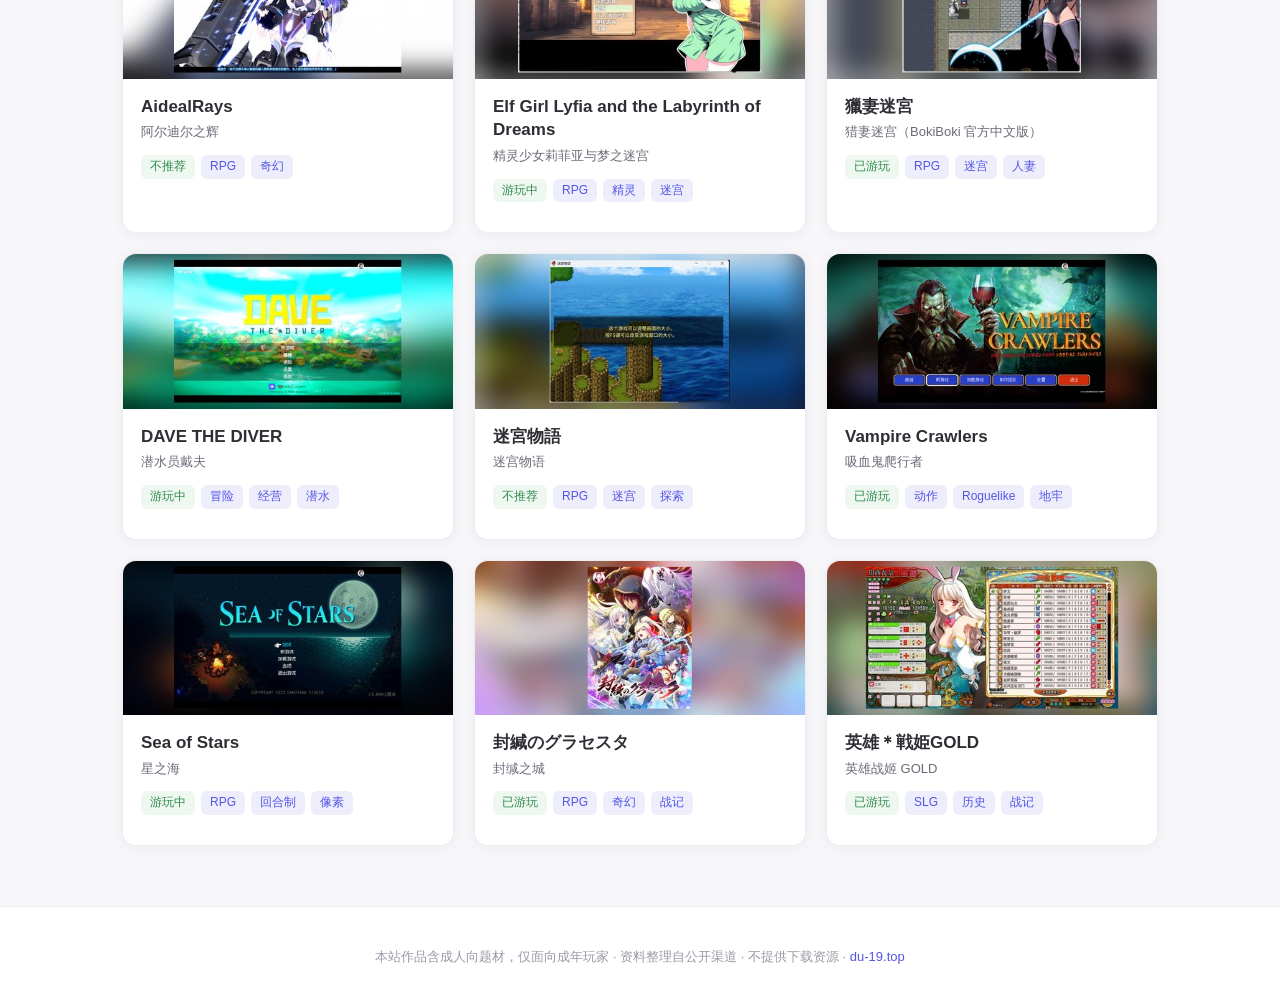
==== commit 7574aa66: "feat: 新手区加解析链接绕限速教程与工具包，新增其他软件页" ====
--- a/index.html
+++ b/index.html
@@ -23,6 +23,7 @@
         <nav class="site-nav" aria-label="主导航">
           <a class="nav-link" href="#/tavern" data-nav="tavern">酒馆教程</a>
           <a class="nav-link" href="#/guide" data-nav="guide">新手指南</a>
+          <a class="nav-link" href="/tools" data-nav="tools">其他软件</a>
         </nav>
         <div class="nav-side">
           <span class="nav-divider" aria-hidden="true"></span>
@@ -94,12 +95,9 @@
             <li><b id="lsTokens">4,676 万</b><span>token</span></li>
           </ul>
           <div class="launch-copy">
-            <p><b>这是什么。</b>一个练手项目。收录的都是自己玩过、整理过的作品；不收费，不接广告，也不打算做成什么生意。做出来一半是留个记录，一半是给同好留一个能互相交流，互相回应的节点。</p>
-            <p><b>关于下载。</b>网盘都是自己传的。如果没有百度网盘的会员，我也可以教你们通过相应的解析链接和下载器来跳过网盘的限速，记住了记住不要在线解压！！！链接失效可以在评论区指出，我会视情况补。</p>
-            <p><b>关于评论。</b>评论区开着，留言会看。中肯的留言，细致的体验和用心的攻略，可能会被摘到对应作品页的「过关体验与攻略」里。</p>
-            <p><b>关于酒馆。</b>「酒馆」是 SillyTavern 的中文俗称，指的是 AI 角色扮演（RP）的前端界面。本质上它是一个聊天界面 + 提示词/角色卡管理 + 扩展系统的客户端。
-SillyTavern 自己不做模型推理，它只是一个前端壳：把你自己的模型 API（OpenAI 兼容接口、本地 Ollama、Claude、Gemini 等）接进来，然后在上面做角色扮演体验。所以：
-决定"谁在说话"的是后端模型 + 提示词，酒馆只负责组织上下文、渲染 UI。它常被当成"一个比官方 App更好用的 RP 客户端"来用</p>
+            <p><b>这是什么。</b>一个练手项目。收录的都是自己玩过、整理过的作品；不收费，不接广告，也不打算做成什么生意。做出来一半是留个记录，一半是给同好留一个能互相找到的节点。</p>
+            <p><b>关于下载。</b>网盘都是自己的号传的。觉得哪个对胃口，存下来就行；链接失效可以在评论区指出，我会视情况补。</p>
+            <p><b>关于评论。</b>评论区开着，留言会看。但这里不是客服，也不是需求池 —— 改不改、什么时候改，由我决定。中肯的留言，可能会被摘到对应作品页的「过关体验与攻略」里。</p>
           </div>
           <div class="launch-actions">
             <a class="btn btn-primary" href="#/">进入列表</a>
--- a/assets/style.css
+++ b/assets/style.css
@@ -128,6 +128,7 @@
 .btn:hover { border-color: var(--primary); color: var(--primary); text-decoration: none; }
 .btn-primary { background: var(--primary); border-color: var(--primary); color: #fff; }
 .btn-primary:hover { background: hsl(var(--hue) 75% 56%); color: #fff; }
+.btn-sm { display: inline-block; padding: 7px 14px; font-size: 13px; text-decoration: none; }
 
 /* ---------- 顶栏 ---------- */
 /* 配色：靛蓝 → 紫罗兰 → 青 → 粉 的「极光」叠层。
@@ -1503,3 +1504,61 @@
   .launch-lead { font-size: 13.5px; }
   .launch-stats { grid-template-columns: repeat(3, minmax(0, 1fr)); }
 }
+
+/* ---------- 其他软件页 ---------- */
+.tw-h2 { margin: 0 0 12px; font-size: 19px; letter-spacing: -0.3px; }
+.tw-lead { margin: 0 0 16px; font-size: 14.5px; line-height: 1.85; color: var(--text-2); }
+
+.tw-list-wrap { margin: 0 0 30px; }
+.tw-list { list-style: none; margin: 0; padding: 0; display: grid; gap: 12px; }
+.tw-item {
+  padding: 16px 18px;
+  background: var(--card);
+  border: 1px solid var(--border);
+  border-radius: var(--radius);
+  box-shadow: var(--shadow);
+}
+.tw-head { display: flex; align-items: center; flex-wrap: wrap; gap: 9px; margin-bottom: 6px; }
+.tw-name { font-size: 15.5px; font-weight: 700; letter-spacing: -0.2px; }
+.tw-tag {
+  font-size: 11px; font-weight: 600; line-height: 1;
+  padding: 4px 8px; border-radius: 999px;
+  background: var(--primary-soft); color: var(--primary);
+}
+.tw-size { margin-left: auto; font-size: 12px; color: var(--text-3); font-family: ui-monospace, Consolas, monospace; }
+.tw-what { font-size: 14px; line-height: 1.75; color: var(--text); }
+.tw-why { margin-top: 4px; font-size: 13px; line-height: 1.7; color: var(--text-2); }
+.tw-dl { margin-top: 12px; }
+
+.tw-bundle {
+  padding: 20px;
+  margin: 0 0 30px;
+  background: var(--card);
+  border: 1px solid var(--border);
+  border-left: 3px solid var(--primary);
+  border-radius: var(--radius);
+  box-shadow: var(--shadow);
+}
+.tw-bundle h2 { margin: 0 0 8px; font-size: 19px; letter-spacing: -0.3px; }
+.tw-fields { display: grid; gap: 8px; margin: 14px 0 0; }
+.tw-field { display: flex; align-items: baseline; gap: 10px; font-size: 13.5px; }
+.tw-k {
+  flex: 0 0 auto; min-width: 74px;
+  font-size: 12px; color: var(--text-3);
+}
+.tw-v { color: var(--text); font-weight: 600; }
+.tw-mono { font-family: ui-monospace, Consolas, monospace; letter-spacing: 0.5px; }
+.tw-hash { margin-top: 12px; font-size: 12px; color: var(--text-3); }
+.tw-hash code {
+  display: block; margin-top: 5px; word-break: break-all;
+  font-family: ui-monospace, Consolas, monospace; font-size: 11.5px; line-height: 1.6;
+}
+
+.tw-notes { margin: 0 0 10px; }
+.tw-note-list { margin: 0; padding-left: 20px; font-size: 13.5px; line-height: 1.85; color: var(--text-2); }
+.tw-note-list li { margin-bottom: 7px; }
+
+@media (max-width: 720px) {
+  .tw-item { padding: 14px 15px; }
+  .tw-size { margin-left: 0; width: 100%; }
+}
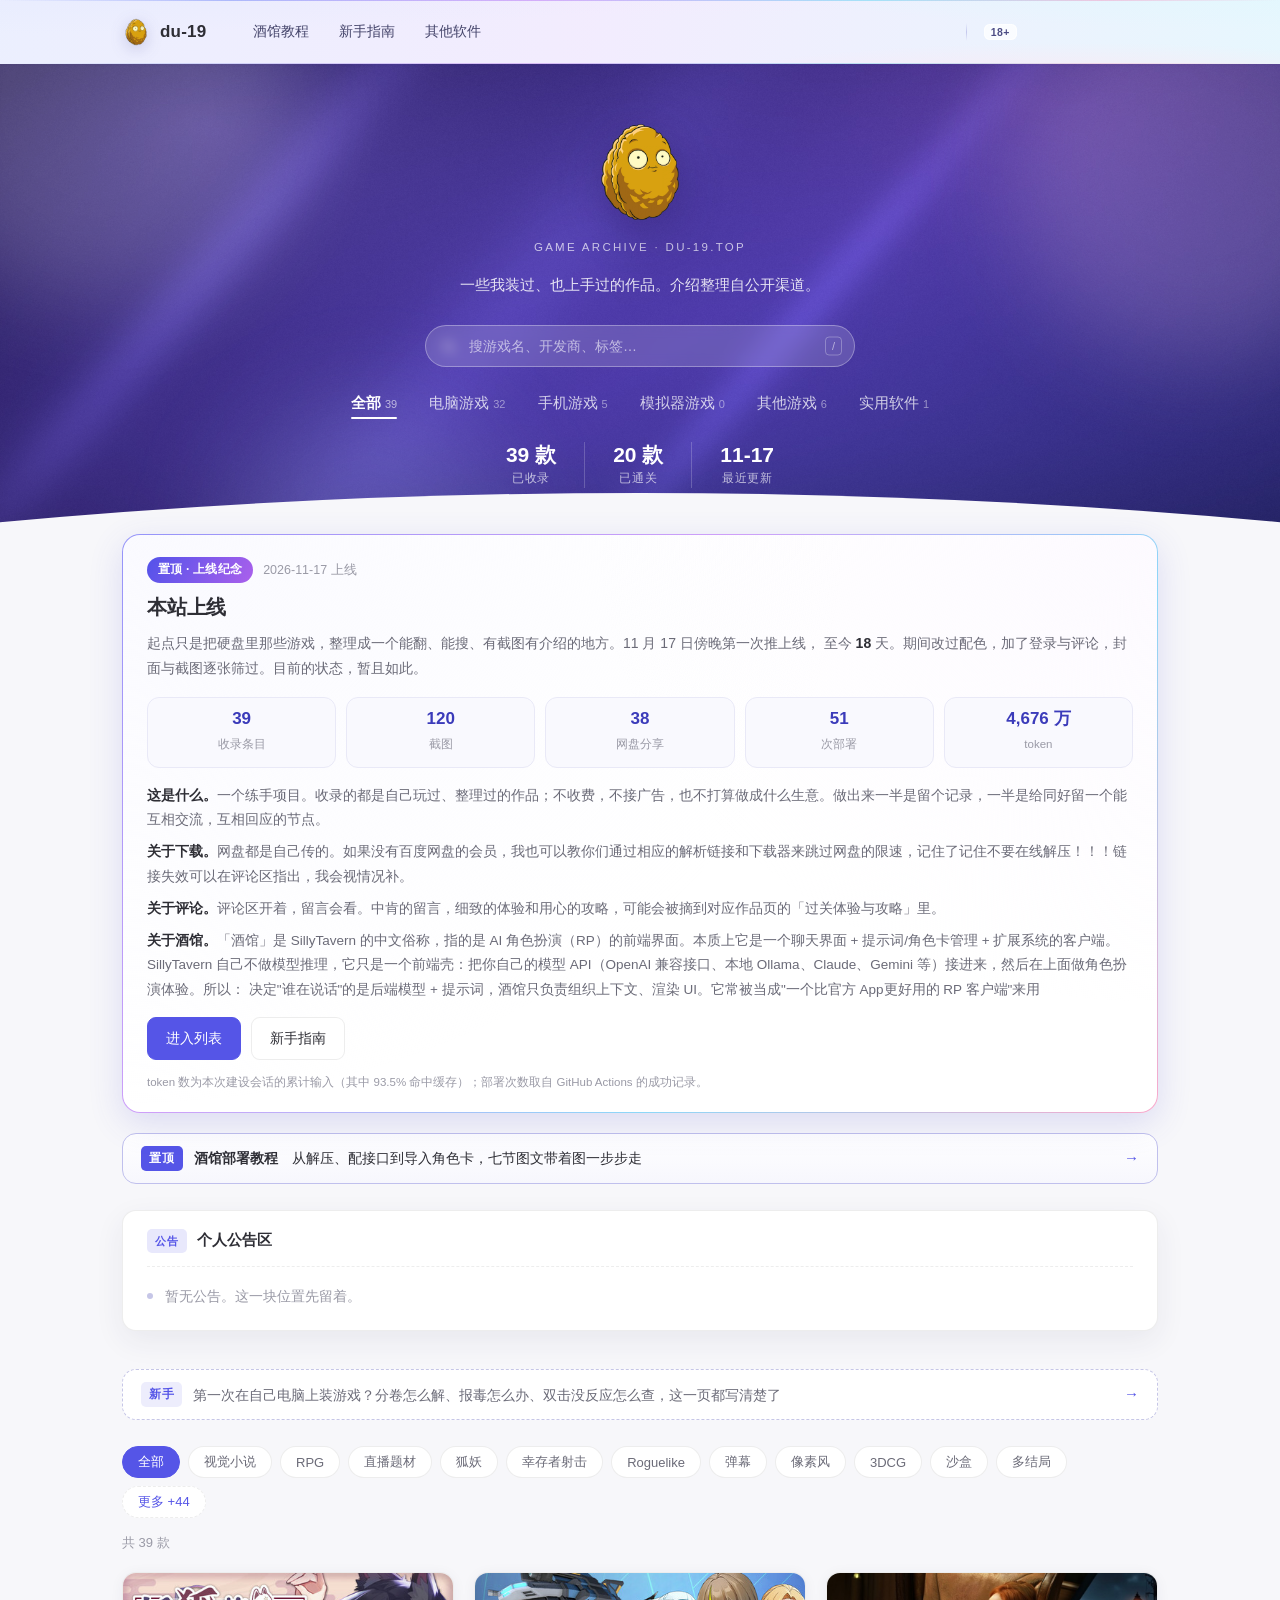
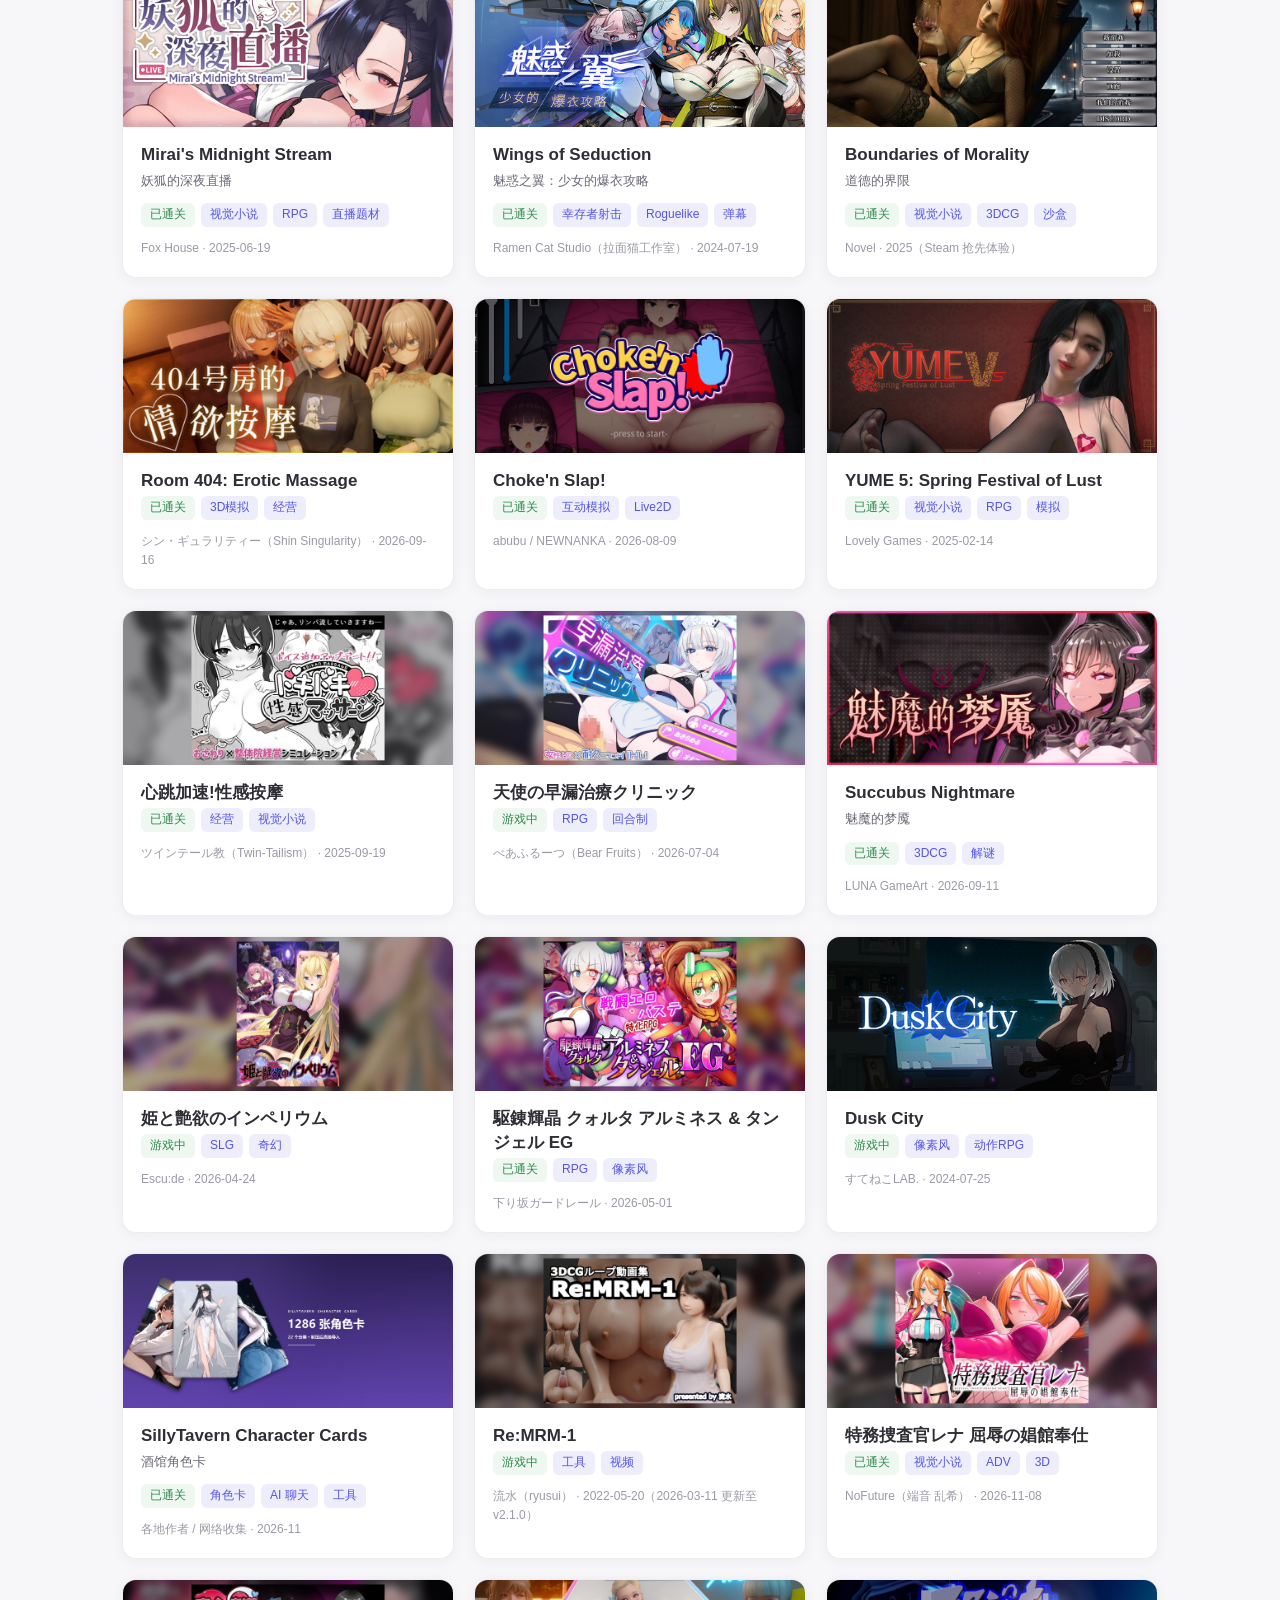
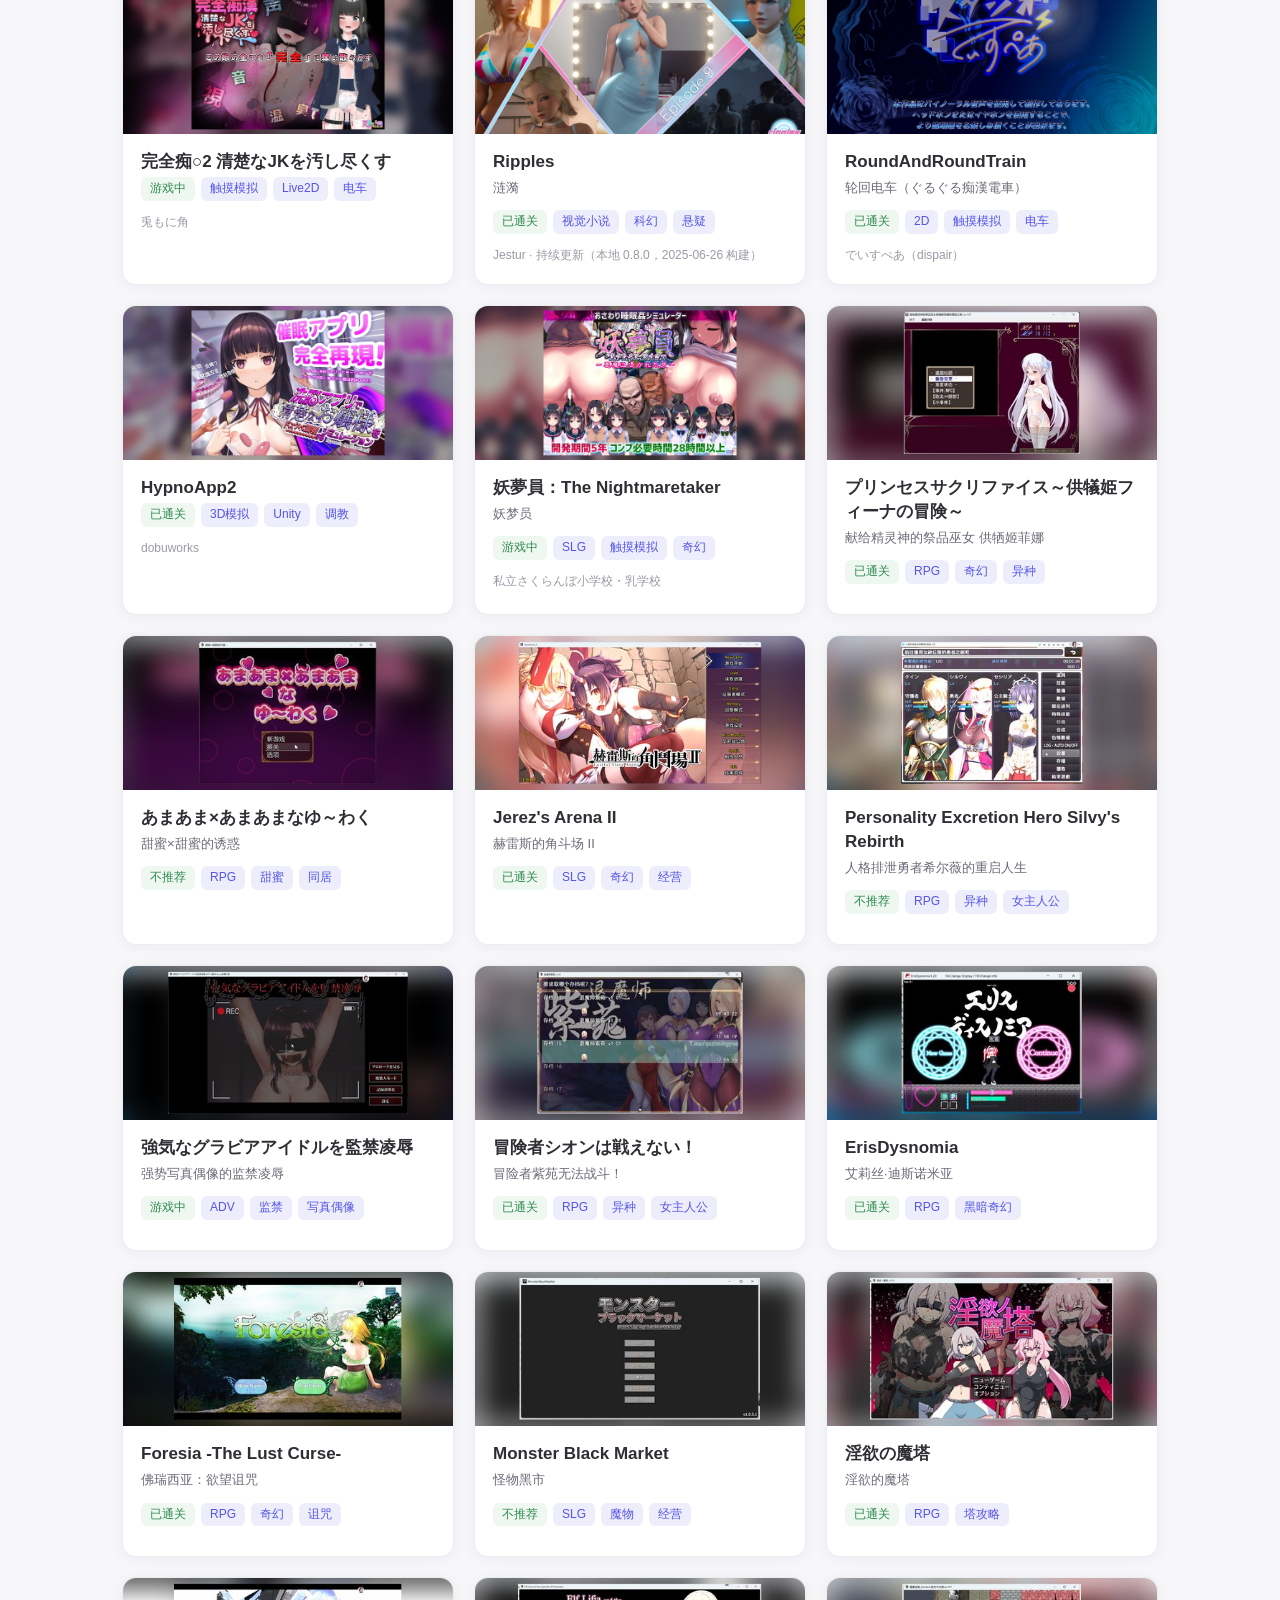
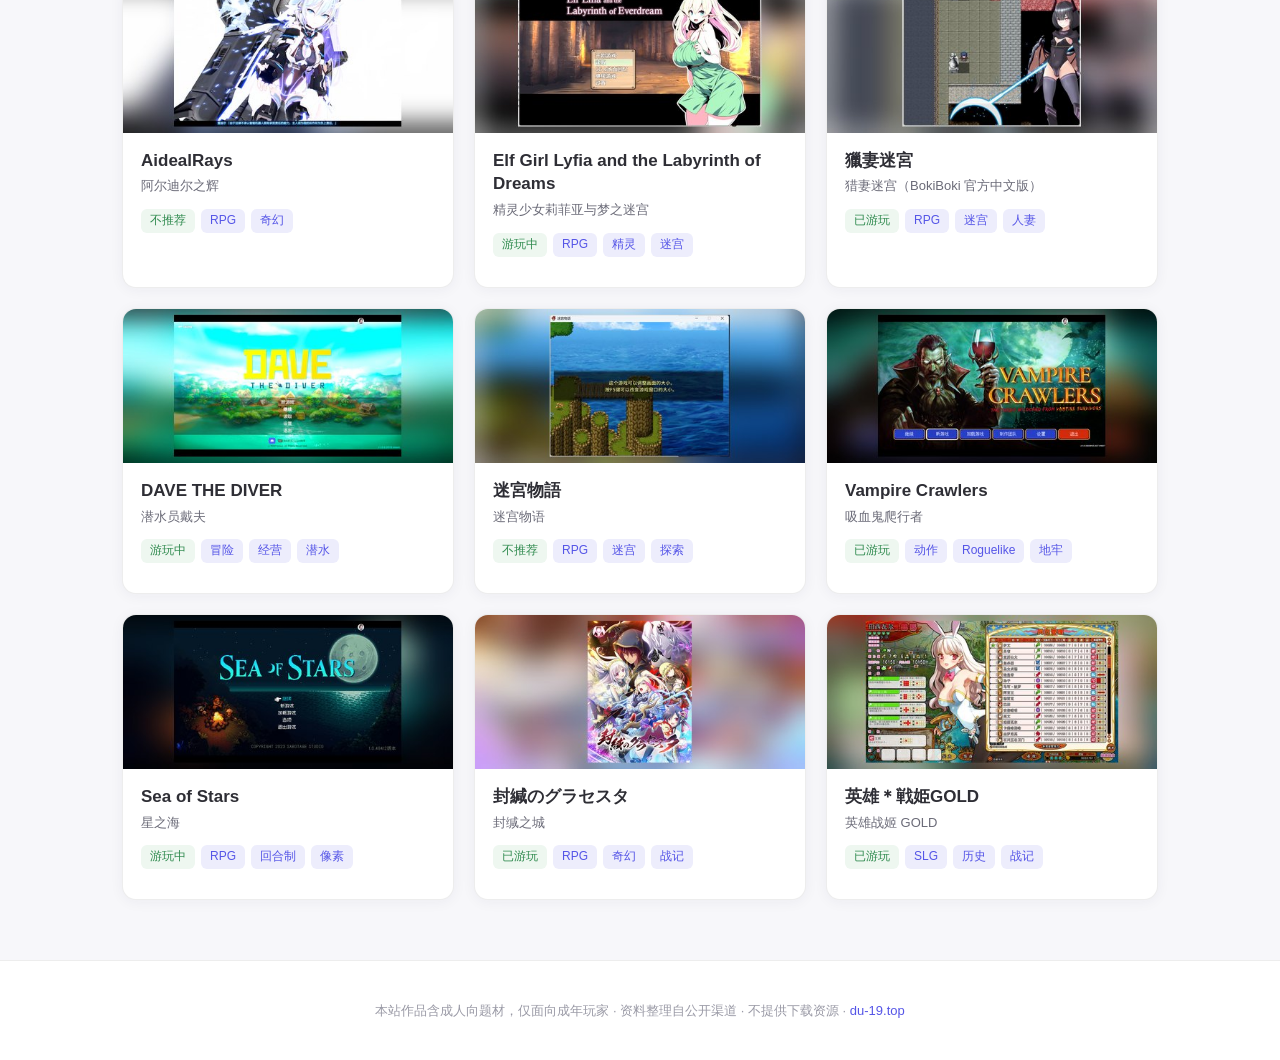
==== commit 752c1d7a: "fix: 工具包与教程移入「其他软件」页；恢复首页 launch-copy 用户原文" ====
--- a/index.html
+++ b/index.html
@@ -95,9 +95,12 @@
             <li><b id="lsTokens">4,676 万</b><span>token</span></li>
           </ul>
           <div class="launch-copy">
-            <p><b>这是什么。</b>一个练手项目。收录的都是自己玩过、整理过的作品；不收费，不接广告，也不打算做成什么生意。做出来一半是留个记录，一半是给同好留一个能互相找到的节点。</p>
-            <p><b>关于下载。</b>网盘都是自己的号传的。觉得哪个对胃口，存下来就行；链接失效可以在评论区指出，我会视情况补。</p>
-            <p><b>关于评论。</b>评论区开着，留言会看。但这里不是客服，也不是需求池 —— 改不改、什么时候改，由我决定。中肯的留言，可能会被摘到对应作品页的「过关体验与攻略」里。</p>
+            <p><b>这是什么。</b>一个练手项目。收录的都是自己玩过、整理过的作品；不收费，不接广告，也不打算做成什么生意。做出来一半是留个记录，一半是给同好留一个能互相交流，互相回应的节点。</p>
+            <p><b>关于下载。</b>网盘都是自己传的。如果没有百度网盘的会员，我也可以教你们通过相应的解析链接和下载器来跳过网盘的限速，记住了记住不要在线解压！！！链接失效可以在评论区指出，我会视情况补。</p>
+            <p><b>关于评论。</b>评论区开着，留言会看。中肯的留言，细致的体验和用心的攻略，可能会被摘到对应作品页的「过关体验与攻略」里。</p>
+            <p><b>关于酒馆。</b>「酒馆」是 SillyTavern 的中文俗称，指的是 AI 角色扮演（RP）的前端界面。本质上它是一个聊天界面 + 提示词/角色卡管理 + 扩展系统的客户端。
+SillyTavern 自己不做模型推理，它只是一个前端壳：把你自己的模型 API（OpenAI 兼容接口、本地 Ollama、Claude、Gemini 等）接进来，然后在上面做角色扮演体验。所以：
+决定"谁在说话"的是后端模型 + 提示词，酒馆只负责组织上下文、渲染 UI。它常被当成"一个比官方 App更好用的 RP 客户端"来用</p>
           </div>
           <div class="launch-actions">
             <a class="btn btn-primary" href="#/">进入列表</a>
--- a/assets/style.css
+++ b/assets/style.css
@@ -1558,6 +1558,25 @@
 .tw-note-list { margin: 0; padding-left: 20px; font-size: 13.5px; line-height: 1.85; color: var(--text-2); }
 .tw-note-list li { margin-bottom: 7px; }
 
+.tw-steps {
+  list-style: none; counter-reset: twstep; margin: 14px 0 0; padding: 0;
+  border-left: 2px solid var(--border, rgba(0, 0, 0, 0.07));
+}
+.tw-step {
+  position: relative; counter-increment: twstep;
+  padding: 0 0 12px 22px;
+}
+.tw-step::before {
+  content: counter(twstep);
+  position: absolute; left: -11px; top: 1px;
+  width: 20px; height: 20px; border-radius: 50%;
+  background: var(--primary, #6b5cf0); color: #fff;
+  font-size: 11.5px; font-weight: 700; line-height: 20px; text-align: center;
+}
+.tw-step:last-child { padding-bottom: 0; }
+.tw-step-t { font-size: 13.5px; font-weight: 600; margin-bottom: 3px; }
+.tw-step-d { font-size: 13px; line-height: 1.75; color: var(--text-2); }
+
 @media (max-width: 720px) {
   .tw-item { padding: 14px 15px; }
   .tw-size { margin-left: 0; width: 100%; }
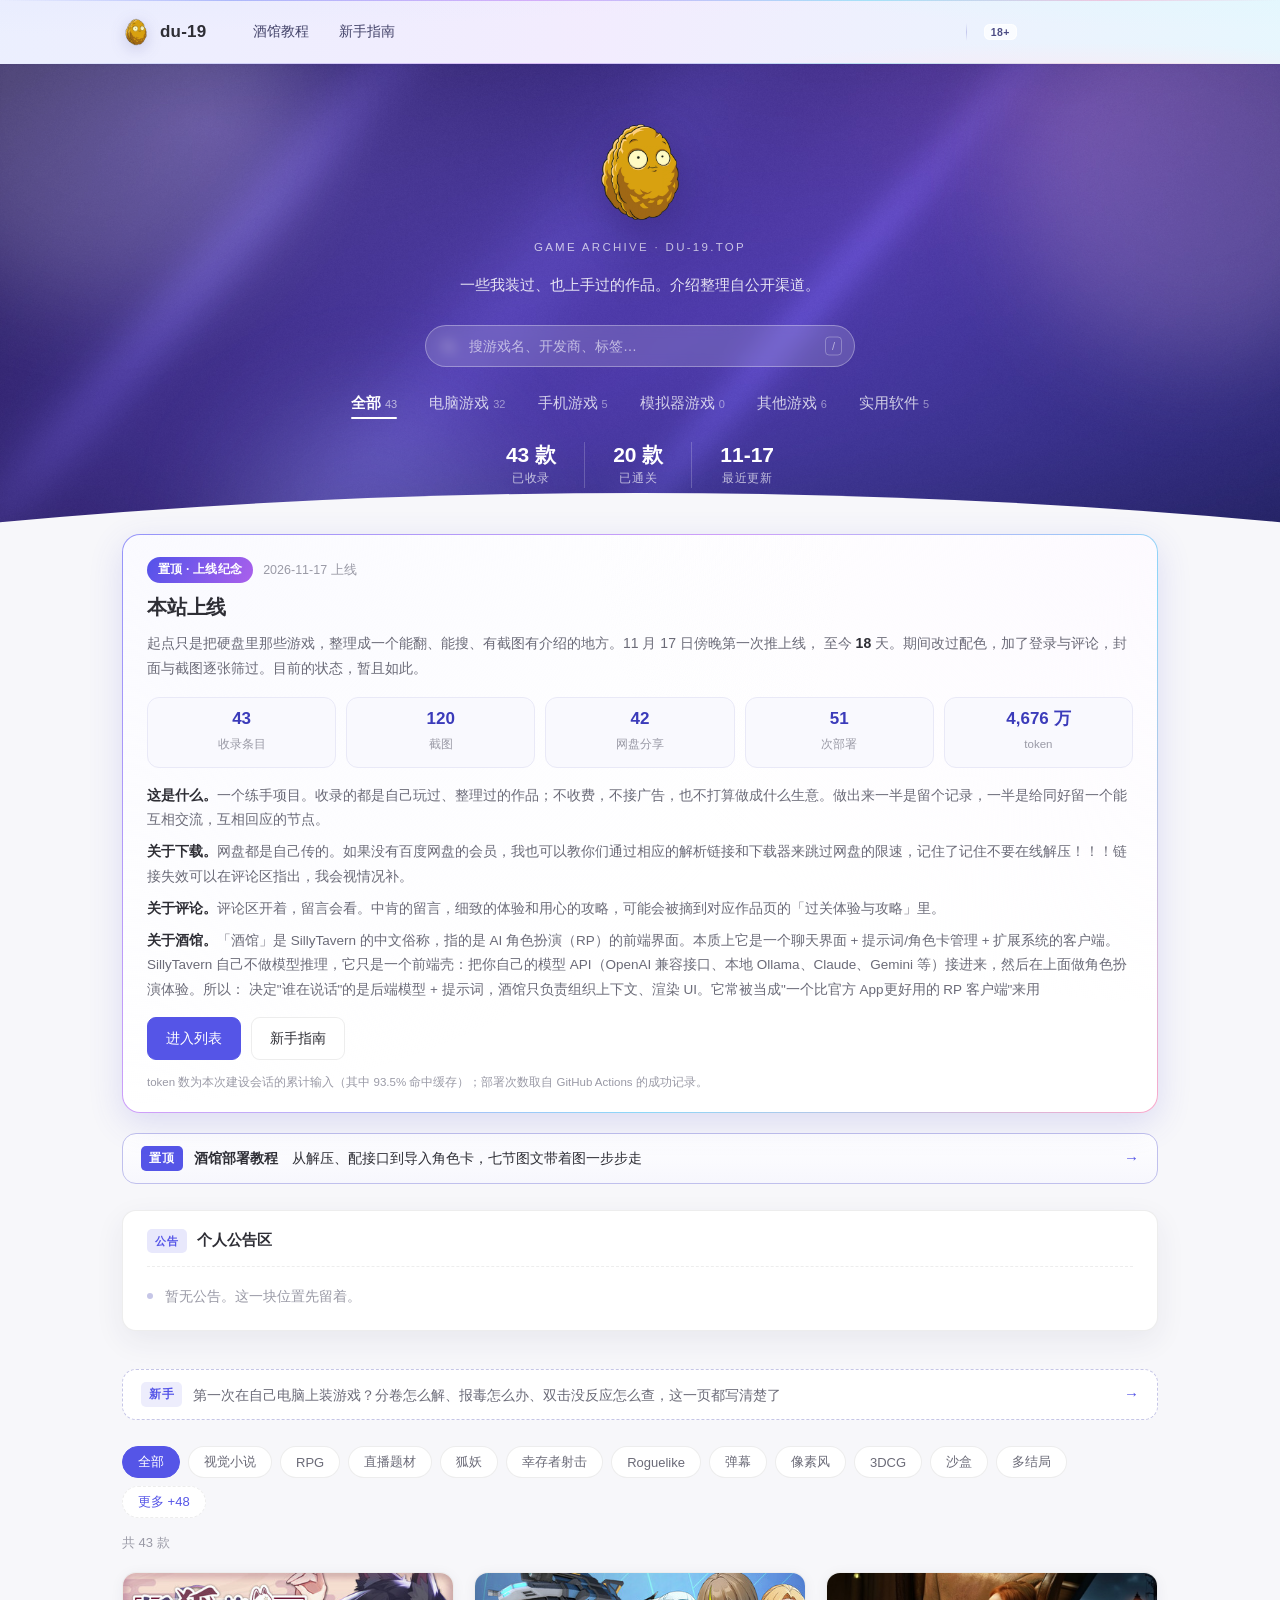
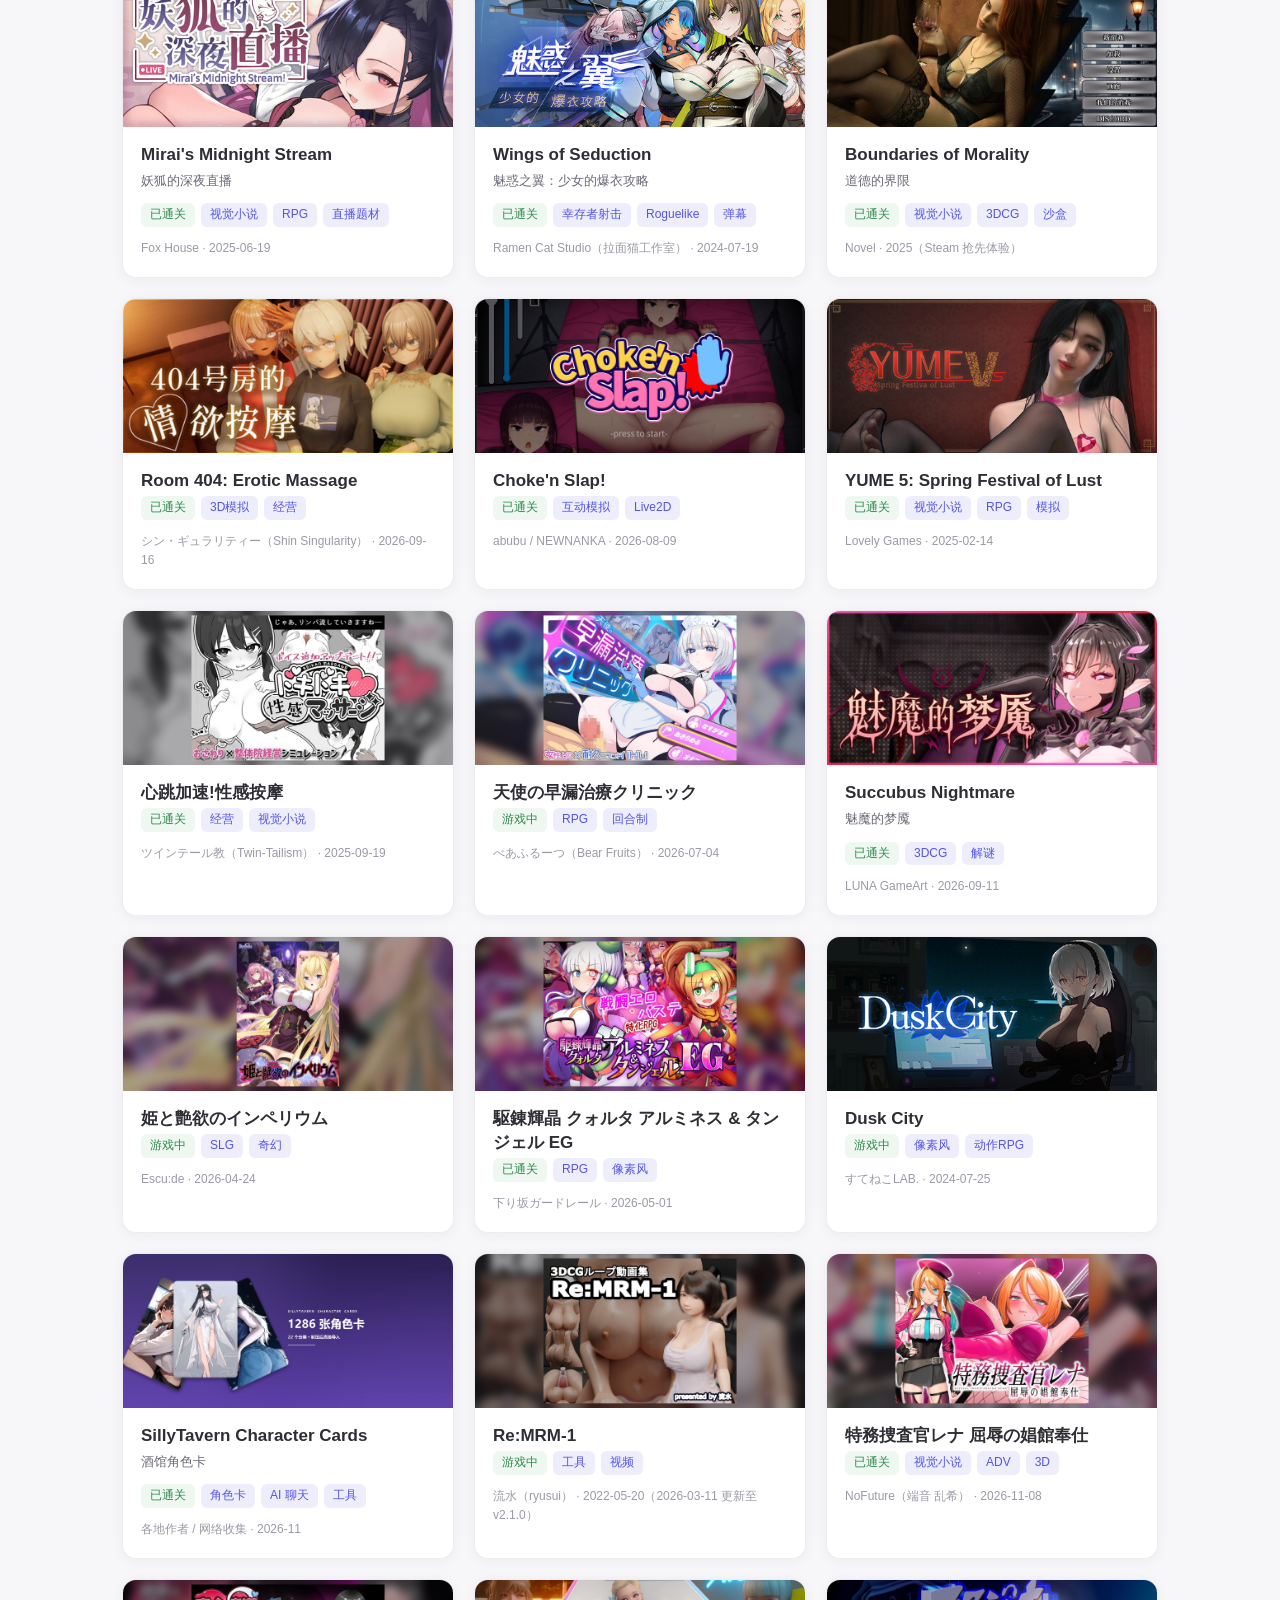
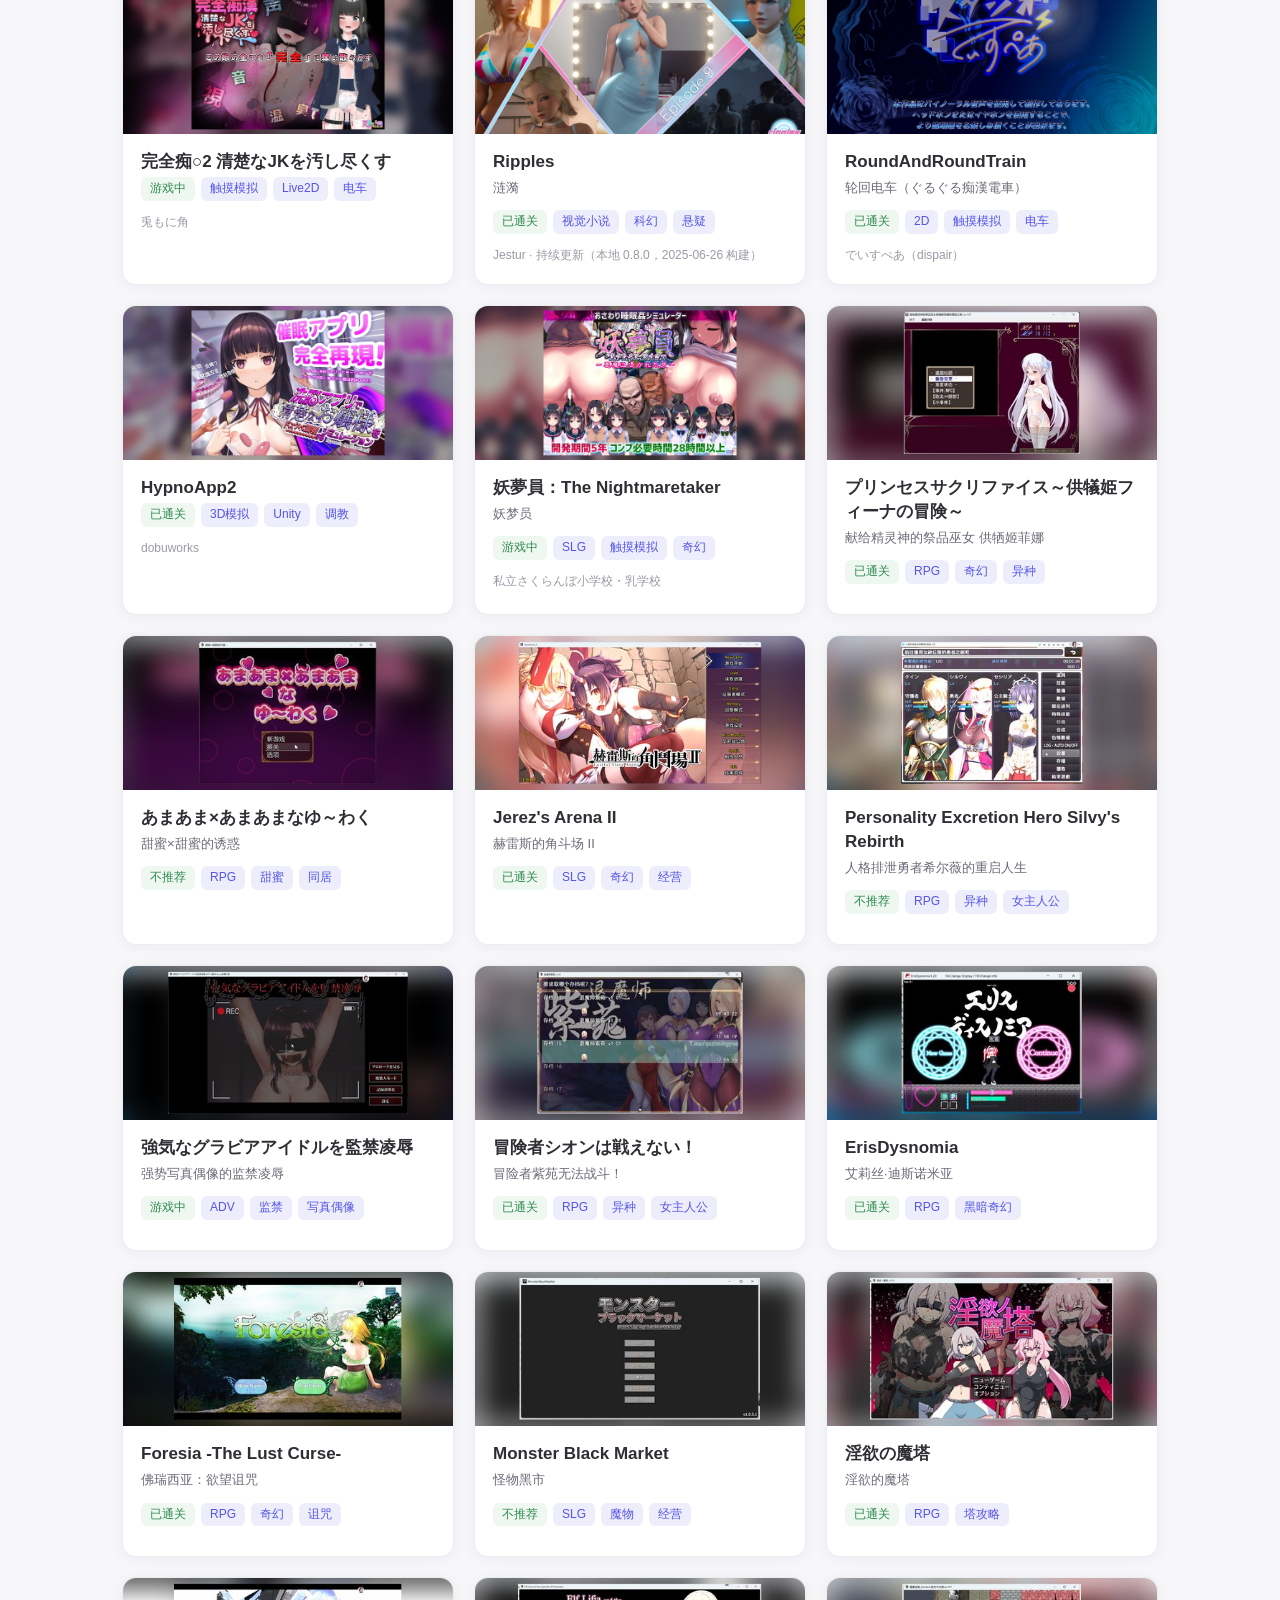
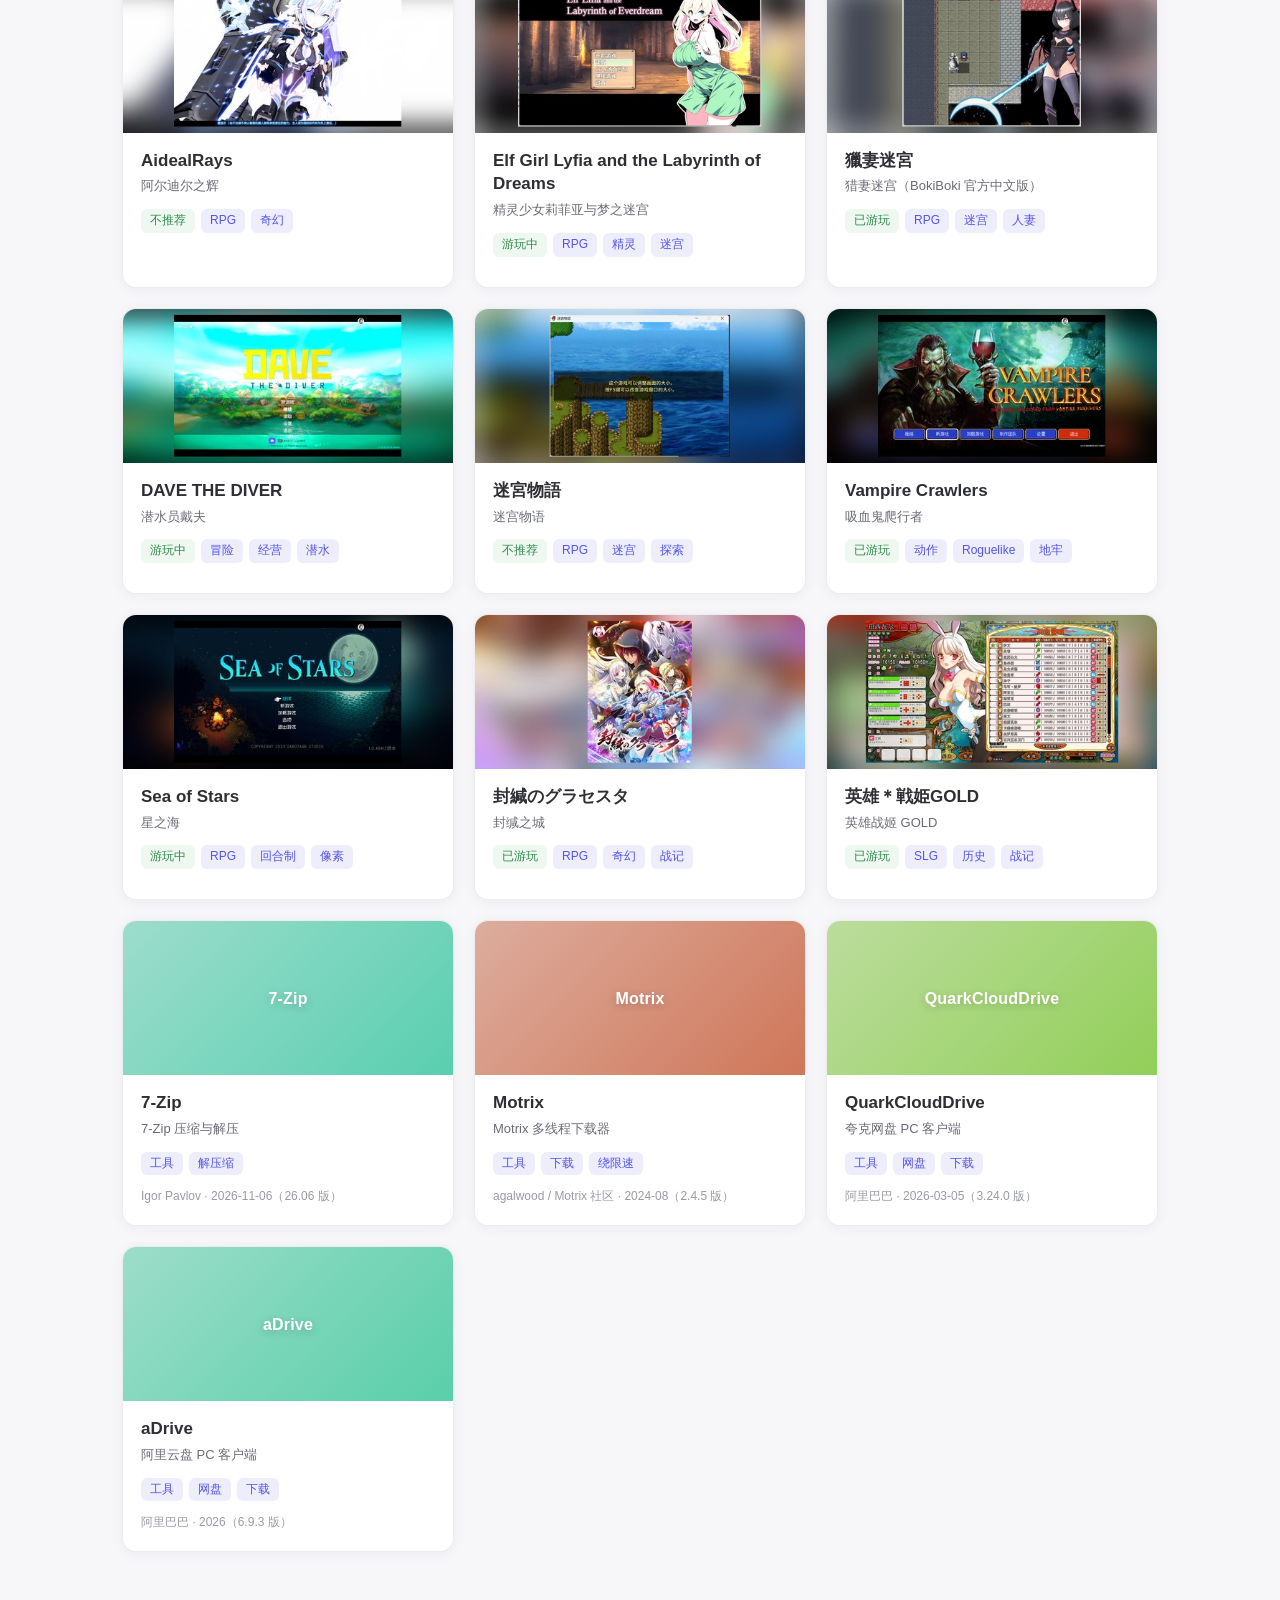
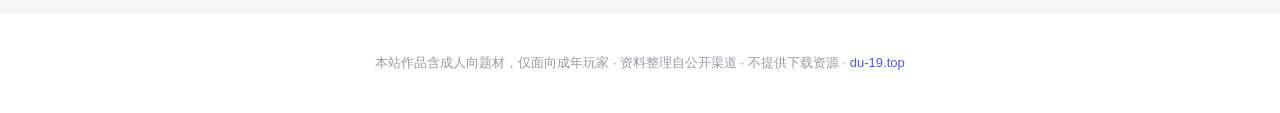
==== commit 9c2f0885: "feat: 7-Zip/Motrix/夸克/阿里 四个工具作为「实用软件」条目并入，拆开工具包；移除「其他软件」独立页" ====
--- a/index.html
+++ b/index.html
@@ -23,8 +23,7 @@
         <nav class="site-nav" aria-label="主导航">
           <a class="nav-link" href="#/tavern" data-nav="tavern">酒馆教程</a>
           <a class="nav-link" href="#/guide" data-nav="guide">新手指南</a>
-          <a class="nav-link" href="/tools" data-nav="tools">其他软件</a>
-        </nav>
+                  </nav>
         <div class="nav-side">
           <span class="nav-divider" aria-hidden="true"></span>
           <span id="ageChip" class="age-chip" title="本站收录的作品含成人向题材，仅面向成年玩家">18+</span>
--- a/assets/style.css
+++ b/assets/style.css
@@ -1504,80 +1504,3 @@
   .launch-lead { font-size: 13.5px; }
   .launch-stats { grid-template-columns: repeat(3, minmax(0, 1fr)); }
 }
-
-/* ---------- 其他软件页 ---------- */
-.tw-h2 { margin: 0 0 12px; font-size: 19px; letter-spacing: -0.3px; }
-.tw-lead { margin: 0 0 16px; font-size: 14.5px; line-height: 1.85; color: var(--text-2); }
-
-.tw-list-wrap { margin: 0 0 30px; }
-.tw-list { list-style: none; margin: 0; padding: 0; display: grid; gap: 12px; }
-.tw-item {
-  padding: 16px 18px;
-  background: var(--card);
-  border: 1px solid var(--border);
-  border-radius: var(--radius);
-  box-shadow: var(--shadow);
-}
-.tw-head { display: flex; align-items: center; flex-wrap: wrap; gap: 9px; margin-bottom: 6px; }
-.tw-name { font-size: 15.5px; font-weight: 700; letter-spacing: -0.2px; }
-.tw-tag {
-  font-size: 11px; font-weight: 600; line-height: 1;
-  padding: 4px 8px; border-radius: 999px;
-  background: var(--primary-soft); color: var(--primary);
-}
-.tw-size { margin-left: auto; font-size: 12px; color: var(--text-3); font-family: ui-monospace, Consolas, monospace; }
-.tw-what { font-size: 14px; line-height: 1.75; color: var(--text); }
-.tw-why { margin-top: 4px; font-size: 13px; line-height: 1.7; color: var(--text-2); }
-.tw-dl { margin-top: 12px; }
-
-.tw-bundle {
-  padding: 20px;
-  margin: 0 0 30px;
-  background: var(--card);
-  border: 1px solid var(--border);
-  border-left: 3px solid var(--primary);
-  border-radius: var(--radius);
-  box-shadow: var(--shadow);
-}
-.tw-bundle h2 { margin: 0 0 8px; font-size: 19px; letter-spacing: -0.3px; }
-.tw-fields { display: grid; gap: 8px; margin: 14px 0 0; }
-.tw-field { display: flex; align-items: baseline; gap: 10px; font-size: 13.5px; }
-.tw-k {
-  flex: 0 0 auto; min-width: 74px;
-  font-size: 12px; color: var(--text-3);
-}
-.tw-v { color: var(--text); font-weight: 600; }
-.tw-mono { font-family: ui-monospace, Consolas, monospace; letter-spacing: 0.5px; }
-.tw-hash { margin-top: 12px; font-size: 12px; color: var(--text-3); }
-.tw-hash code {
-  display: block; margin-top: 5px; word-break: break-all;
-  font-family: ui-monospace, Consolas, monospace; font-size: 11.5px; line-height: 1.6;
-}
-
-.tw-notes { margin: 0 0 10px; }
-.tw-note-list { margin: 0; padding-left: 20px; font-size: 13.5px; line-height: 1.85; color: var(--text-2); }
-.tw-note-list li { margin-bottom: 7px; }
-
-.tw-steps {
-  list-style: none; counter-reset: twstep; margin: 14px 0 0; padding: 0;
-  border-left: 2px solid var(--border, rgba(0, 0, 0, 0.07));
-}
-.tw-step {
-  position: relative; counter-increment: twstep;
-  padding: 0 0 12px 22px;
-}
-.tw-step::before {
-  content: counter(twstep);
-  position: absolute; left: -11px; top: 1px;
-  width: 20px; height: 20px; border-radius: 50%;
-  background: var(--primary, #6b5cf0); color: #fff;
-  font-size: 11.5px; font-weight: 700; line-height: 20px; text-align: center;
-}
-.tw-step:last-child { padding-bottom: 0; }
-.tw-step-t { font-size: 13.5px; font-weight: 600; margin-bottom: 3px; }
-.tw-step-d { font-size: 13px; line-height: 1.75; color: var(--text-2); }
-
-@media (max-width: 720px) {
-  .tw-item { padding: 14px 15px; }
-  .tw-size { margin-left: 0; width: 100%; }
-}
